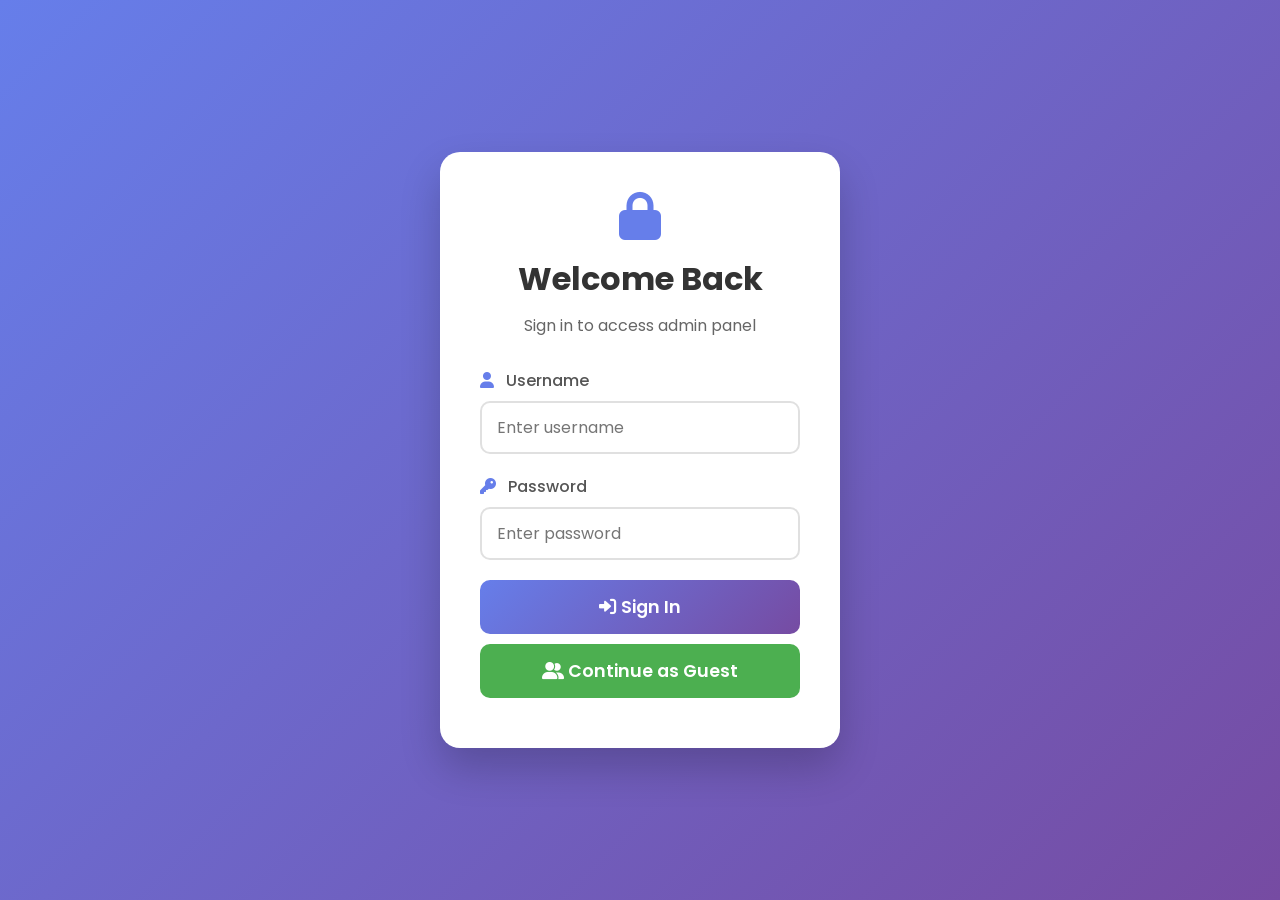
==== index.html @ c4ad8420 "Rename indext.html to index.html" ====
<!DOCTYPE html>
<html lang="en">
<head>
    <meta charset="UTF-8">
    <meta name="viewport" content="width=device-width, initial-scale=1.0">
    <title>RTLS Accounts - Premium Account Sharing</title>
    <link rel="stylesheet" href="style.css">
    <link href="https://fonts.googleapis.com/css2?family=Poppins:wght@300;400;500;600;700&display=swap" rel="stylesheet">
    <link rel="stylesheet" href="https://cdnjs.cloudflare.com/ajax/libs/font-awesome/6.0.0/css/all.min.css">
</head>
<body>
    <!-- Fullscreen Image Modal -->
    <div id="imageModal" class="modal" onclick="closeModal()">
        <span class="close-modal" onclick="closeModal()">&times;</span>
        <div class="modal-content">
            <img id="modalImage" src="" alt="Fullscreen image">
        </div>
    </div>

    <!-- Edit Account Modal -->
    <div id="editModal" class="modal" onclick="if(event.target === this) closeEditModal()">
        <div class="modal-content" style="max-width: 500px; background: white; border-radius: 15px; padding: 30px;">
            <h2 style="color: #667eea; margin-bottom: 20px;">Edit Account</h2>
            <input type="hidden" id="editAccountId">
            
            <div class="form-group">
                <label>Title *</label>
                <input type="text" id="editAccountTitle" placeholder="e.g., GTA 5 Premium Account">
            </div>
            
            <div class="form-group">
                <label>Email / Username *</label>
                <input type="text" id="editAccountEmail" placeholder="email@example.com">
            </div>
            
            <div class="form-group">
                <label>Password *</label>
                <input type="text" id="editAccountPassword" placeholder="password123">
            </div>
            
            <div class="form-group">
                <label>Details</label>
                <textarea id="editAccountDetails" placeholder="Account details..."></textarea>
            </div>
            
            <div class="form-row">
                <div class="form-group">
                    <label>Type</label>
                    <select id="editAccountType">
                        <option value="free">🆓 Free</option>
                        <option value="premium">✨ Premium</option>
                    </select>
                </div>
                
                <div class="form-group">
                    <label>Platform</label>
                    <select id="editAccountPlatform">
                        <option value="steam">🎮 Steam</option>
                        <option value="xbox">🎯 Xbox</option>
                        <option value="netflix">🎬 Netflix</option>
                        <option value="epic">⭐ Epic Games</option>
                        <option value="other">📦 Other</option>
                    </select>
                </div>
            </div>
            
            <div class="form-group">
                <label>Image URL</label>
                <input type="url" id="editAccountImage" placeholder="https://example.com/image.jpg">
            </div>
            
            <div style="display: flex; gap: 10px; margin-top: 20px;">
                <button class="btn-primary" onclick="saveAccountChanges()">Save Changes</button>
                <button class="btn-secondary" onclick="closeEditModal()">Cancel</button>
            </div>
        </div>
    </div>

    <!-- Login Page -->
    <div id="loginContainer" class="login-container">
        <div class="login-card">
            <div class="login-header">
                <i class="fas fa-lock" style="font-size: 3em; color: #667eea; margin-bottom: 15px;"></i>
                <h2>Welcome Back</h2>
                <p>Sign in to access admin panel</p>
            </div>
            
            <div id="errorMessage" class="error-message"></div>
            
            <div class="input-group">
                <label><i class="fas fa-user"></i> Username</label>
                <input type="text" id="username" placeholder="Enter username">
            </div>
            
            <div class="input-group">
                <label><i class="fas fa-key"></i> Password</label>
                <input type="password" id="password" placeholder="Enter password">
            </div>
            
            <button class="login-btn" onclick="login()">
                <i class="fas fa-sign-in-alt"></i> Sign In
            </button>
            
            <button class="guest-btn" onclick="loginAsGuest()">
                <i class="fas fa-user-friends"></i> Continue as Guest
            </button>
        </div>
    </div>

    <!-- Main Content -->
    <div id="mainContainer" class="container" style="display: none;">
        <!-- Admin Panel -->
        <div id="adminPanel" class="admin-panel" style="display: none;">
            <div class="admin-header">
                <div>
                    <h2><i class="fas fa-cog"></i> Admin Dashboard</h2>
                    <p>Manage accounts and content</p>
                </div>
                <button class="logout-btn" onclick="logout()">
                    <i class="fas fa-sign-out-alt"></i> Logout
                </button>
            </div>
            
            <div class="admin-tabs">
                <button class="admin-tab active" onclick="switchAdminTab('accounts')">
                    <i class="fas fa-gamepad"></i> Accounts
                </button>
                <button class="admin-tab" onclick="switchAdminTab('tools')">
                    <i class="fas fa-tools"></i> Tools
                </button>
                <button class="admin-tab" onclick="switchAdminTab('news')">
                    <i class="fas fa-newspaper"></i> News
                </button>
            </div>
            
            <!-- Add Account Form -->
            <div id="accountsForm" class="admin-form">
                <h3><i class="fas fa-plus-circle"></i> Add New Account</h3>
                <div class="form-row">
                    <div class="form-group">
                        <label>Title *</label>
                        <input type="text" id="accountTitle" placeholder="e.g., GTA 5 Premium Account">
                    </div>
                </div>
                
                <div class="form-row">
                    <div class="form-group">
                        <label>Email / Username *</label>
                        <input type="text" id="accountEmail" placeholder="email@example.com">
                    </div>
                    <div class="form-group">
                        <label>Password *</label>
                        <input type="text" id="accountPassword" placeholder="password123">
                    </div>
                </div>
                
                <div class="form-row">
                    <div class="form-group">
                        <label>Details</label>
                        <textarea id="accountDetails" placeholder="Account details..."></textarea>
                    </div>
                </div>
                
                <div class="form-row">
                    <div class="form-group">
                        <label>Type</label>
                        <select id="accountType">
                            <option value="free">🆓 Free</option>
                            <option value="premium">✨ Premium</option>
                        </select>
                    </div>
                    
                    <div class="form-group">
                        <label>Platform</label>
                        <select id="accountPlatform">
                            <option value="steam">🎮 Steam</option>
                            <option value="xbox">🎯 Xbox</option>
                            <option value="netflix">🎬 Netflix</option>
                            <option value="epic">⭐ Epic Games</option>
                            <option value="other">📦 Other</option>
                        </select>
                    </div>
                </div>
                
                <div class="form-group">
                    <label>Image URL</label>
                    <input type="url" id="accountImage" placeholder="https://example.com/image.jpg">
                </div>
                
                <button class="btn-primary" onclick="addAccount()">
                    <i class="fas fa-plus"></i> Add Account
                </button>
            </div>
            
            <!-- Add Tool Form -->
            <div id="toolsForm" class="admin-form" style="display: none;">
                <h3><i class="fas fa-plus-circle"></i> Add New Tool</h3>
                <div class="form-group">
                    <label>Title *</label>
                    <input type="text" id="toolTitle" placeholder="e.g., System Cleaner">
                </div>
                
                <div class="form-group">
                    <label>Download URL *</label>
                    <input type="url" id="toolDownloadUrl" placeholder="https://example.com/tool.zip">
                </div>
                
                <div class="form-group">
                    <label>Key (Optional)</label>
                    <input type="text" id="toolKey" placeholder="Activation key">
                </div>
                
                <div class="form-group">
                    <label>Details</label>
                    <textarea id="toolDetails" placeholder="Tool description..."></textarea>
                </div>
                
                <div class="form-group">
                    <label>Image URL</label>
                    <input type="url" id="toolImage" placeholder="https://example.com/image.jpg">
                </div>
                
                <button class="btn-primary" onclick="addTool()">
                    <i class="fas fa-plus"></i> Add Tool
                </button>
            </div>
            
            <!-- Add News Form -->
            <div id="newsForm" class="admin-form" style="display: none;">
                <h3><i class="fas fa-plus-circle"></i> Add News</h3>
                <div class="form-group">
                    <label>Title *</label>
                    <input type="text" id="newsTitle" placeholder="e.g., New Update">
                </div>
                
                <div class="form-group">
                    <label>Content *</label>
                    <textarea id="newsContent" placeholder="News content..."></textarea>
                </div>
                
                <div class="form-group">
                    <label>Image URL</label>
                    <input type="url" id="newsImage" placeholder="https://example.com/image.jpg">
                </div>
                
                <button class="btn-primary" onclick="addNews()">
                    <i class="fas fa-plus"></i> Add News
                </button>
            </div>
            
            <!-- Preview Section -->
            <div class="preview-section">
                <h3><i class="fas fa-eye"></i> Preview Items</h3>
                <div id="adminItemsList" class="admin-items-list"></div>
            </div>
        </div>

        <!-- Main Header -->
        <header>
            <div class="header-content">
                <div class="logo">
                    <i class="fas fa-shield-alt"></i>
                    <h1>RTLS Accounts</h1>
                </div>
                <p class="subtitle">Sharing Accs & Tools</p>
            </div>
        </header>

        <!-- Platform Filter -->
        <div class="platform-filter">
            <button class="filter-btn active" onclick="filterByPlatform('all')">All</button>
            <button class="filter-btn" onclick="filterByPlatform('steam')"><i class="fab fa-steam"></i> Steam</button>
            <button class="filter-btn" onclick="filterByPlatform('xbox')"><i class="fab fa-xbox"></i> Xbox</button>
            <button class="filter-btn" onclick="filterByPlatform('netflix')"><i class="fas fa-film"></i> Netflix</button>
            <button class="filter-btn" onclick="filterByPlatform('epic')"><i class="fab fa-epic-games"></i> Epic</button>
            <button class="filter-btn" onclick="filterByPlatform('other')"><i class="fas fa-archive"></i> Other</button>
        </div>

        <!-- Content Switcher -->
        <div class="content-switcher">
            <button class="switch-btn active" onclick="switchContent('accounts')" id="switch-accounts">
                <i class="fas fa-gamepad"></i> Accounts
            </button>
            <button class="switch-btn" onclick="switchContent('tools')" id="switch-tools">
                <i class="fas fa-tools"></i> Tools
            </button>
            <button class="switch-btn" onclick="switchContent('news')" id="switch-news">
                <i class="fas fa-newspaper"></i> News
            </button>
        </div>

        <!-- Items Grid -->
        <div id="itemsContainer">
            <div class="items-grid" id="itemsGrid"></div>
            <div class="news-grid" id="newsGrid" style="display: none;"></div>
        </div>

        <!-- Footer -->
        <footer>
            <div class="footer-content">
                <div class="footer-links">
                    <a href="https://dsc.gg/lmlj" target="_blank" class="discord-link">
                        <i class="fab fa-discord"></i> Join our Discord
                    </a>
                </div>
                <div class="copyright">
                    © 2026 RTLS Accounts. All rights reserved.
                </div>
                <div class="version">
                    Version 2.0.0
                </div>
            </div>
        </footer>
    </div>

    <script src="script.js"></script>
</body>
</html>
---- style.css ----
* {
    margin: 0;
    padding: 0;
    box-sizing: border-box;
}

body {
    font-family: 'Poppins', sans-serif;
    background: linear-gradient(135deg, #667eea 0%, #764ba2 100%);
    min-height: 100vh;
    color: #333;
}

.container {
    max-width: 1200px;
    margin: 0 auto;
    padding: 20px;
}

/* Login Page */
.login-container {
    min-height: 100vh;
    display: flex;
    align-items: center;
    justify-content: center;
    padding: 20px;
    background: linear-gradient(135deg, #667eea 0%, #764ba2 100%);
}

.login-card {
    background: white;
    border-radius: 20px;
    padding: 40px;
    width: 100%;
    max-width: 400px;
    box-shadow: 0 20px 40px rgba(0,0,0,0.2);
    animation: slideUp 0.5s ease;
}

@keyframes slideUp {
    from {
        opacity: 0;
        transform: translateY(20px);
    }
    to {
        opacity: 1;
        transform: translateY(0);
    }
}

.login-header {
    text-align: center;
    margin-bottom: 30px;
}

.login-header h2 {
    color: #333;
    font-size: 2em;
    margin-bottom: 10px;
}

.login-header p {
    color: #666;
    font-size: 1em;
}

.input-group {
    margin-bottom: 20px;
}

.input-group label {
    display: block;
    margin-bottom: 8px;
    color: #555;
    font-weight: 500;
}

.input-group label i {
    margin-right: 8px;
    color: #667eea;
}

.input-group input,
.input-group textarea,
.input-group select {
    width: 100%;
    padding: 12px 15px;
    border: 2px solid #e0e0e0;
    border-radius: 10px;
    font-size: 1em;
    font-family: 'Poppins', sans-serif;
    transition: all 0.3s;
}

.input-group input:focus,
.input-group textarea:focus,
.input-group select:focus {
    outline: none;
    border-color: #667eea;
    box-shadow: 0 0 0 3px rgba(102, 126, 234, 0.1);
}

.login-btn, .guest-btn {
    width: 100%;
    padding: 14px;
    border: none;
    border-radius: 10px;
    font-size: 1.1em;
    font-weight: 600;
    cursor: pointer;
    transition: all 0.3s;
    font-family: 'Poppins', sans-serif;
    margin-bottom: 10px;
}

.login-btn {
    background: linear-gradient(135deg, #667eea 0%, #764ba2 100%);
    color: white;
}

.login-btn:hover {
    transform: translateY(-2px);
    box-shadow: 0 10px 20px rgba(102, 126, 234, 0.3);
}

.guest-btn {
    background: #4CAF50;
    color: white;
}

.guest-btn:hover {
    transform: translateY(-2px);
    box-shadow: 0 10px 20px rgba(76, 175, 80, 0.3);
}

.error-message {
    background: #ffebee;
    color: #c62828;
    padding: 12px;
    border-radius: 8px;
    margin-bottom: 20px;
    text-align: center;
    font-weight: 500;
    display: none;
}

/* Admin Panel */
.admin-panel {
    background: white;
    border-radius: 20px;
    padding: 30px;
    margin-bottom: 30px;
    box-shadow: 0 10px 30px rgba(0,0,0,0.1);
    animation: slideDown 0.5s ease;
}

@keyframes slideDown {
    from {
        opacity: 0;
        transform: translateY(-20px);
    }
    to {
        opacity: 1;
        transform: translateY(0);
    }
}

.admin-header {
    display: flex;
    justify-content: space-between;
    align-items: center;
    margin-bottom: 30px;
    padding-bottom: 20px;
    border-bottom: 2px solid #f0f0f0;
}

.admin-header h2 {
    color: #667eea;
    font-size: 1.8em;
}

.admin-header h2 i {
    margin-right: 10px;
}

.admin-header p {
    color: #666;
    margin-top: 5px;
}

.logout-btn {
    background: #ff4757;
    color: white;
    border: none;
    padding: 10px 25px;
    border-radius: 30px;
    cursor: pointer;
    font-family: 'Poppins', sans-serif;
    font-weight: 600;
    font-size: 1em;
    transition: all 0.3s;
}

.logout-btn:hover {
    background: #ff3838;
    transform: translateY(-2px);
    box-shadow: 0 5px 15px rgba(255, 71, 87, 0.3);
}

.admin-tabs {
    display: flex;
    gap: 10px;
    margin-bottom: 30px;
    flex-wrap: wrap;
}

.admin-tab {
    padding: 12px 25px;
    background: #f8f9fa;
    border: none;
    border-radius: 30px;
    cursor: pointer;
    font-family: 'Poppins', sans-serif;
    font-weight: 500;
    color: #666;
    transition: all 0.3s;
    font-size: 1em;
}

.admin-tab i {
    margin-right: 8px;
}

.admin-tab:hover {
    background: #e9ecef;
}

.admin-tab.active {
    background: linear-gradient(135deg, #667eea 0%, #764ba2 100%);
    color: white;
}

.admin-form {
    background: #f8f9fa;
    padding: 25px;
    border-radius: 15px;
    margin-bottom: 30px;
}

.admin-form h3 {
    color: #667eea;
    margin-bottom: 20px;
    font-size: 1.3em;
}

.admin-form h3 i {
    margin-right: 10px;
}

.form-row {
    display: grid;
    grid-template-columns: 1fr 1fr;
    gap: 15px;
    margin-bottom: 15px;
}

.form-group {
    margin-bottom: 15px;
}

.form-group label {
    display: block;
    margin-bottom: 5px;
    color: #555;
    font-weight: 500;
}

.form-group input,
.form-group textarea,
.form-group select {
    width: 100%;
    padding: 10px 12px;
    border: 2px solid #e0e0e0;
    border-radius: 8px;
    font-family: 'Poppins', sans-serif;
    font-size: 0.95em;
    transition: all 0.3s;
}

.form-group input:focus,
.form-group textarea:focus,
.form-group select:focus {
    outline: none;
    border-color: #667eea;
    box-shadow: 0 0 0 3px rgba(102, 126, 234, 0.1);
}

.form-group textarea {
    resize: vertical;
    min-height: 100px;
}

.btn-primary {
    background: linear-gradient(135deg, #667eea 0%, #764ba2 100%);
    color: white;
    border: none;
    padding: 12px 30px;
    border-radius: 8px;
    cursor: pointer;
    font-family: 'Poppins', sans-serif;
    font-weight: 600;
    font-size: 1em;
    transition: all 0.3s;
}

.btn-primary i {
    margin-right: 8px;
}

.btn-primary:hover {
    transform: translateY(-2px);
    box-shadow: 0 5px 15px rgba(102, 126, 234, 0.3);
}

.btn-secondary {
    background: #6c757d;
    color: white;
    border: none;
    padding: 12px 30px;
    border-radius: 8px;
    cursor: pointer;
    font-family: 'Poppins', sans-serif;
    font-weight: 600;
    font-size: 1em;
    transition: all 0.3s;
}

.btn-secondary:hover {
    background: #5a6268;
}

.preview-section {
    background: #f8f9fa;
    padding: 25px;
    border-radius: 15px;
}

.preview-section h3 {
    color: #667eea;
    margin-bottom: 20px;
    font-size: 1.3em;
}

.preview-section h3 i {
    margin-right: 10px;
}

.admin-items-list {
    display: grid;
    grid-template-columns: repeat(auto-fill, minmax(300px, 1fr));
    gap: 20px;
    max-height: 500px;
    overflow-y: auto;
    padding: 10px;
}

.admin-item-card {
    background: white;
    border-radius: 12px;
    padding: 15px;
    box-shadow: 0 5px 15px rgba(0,0,0,0.1);
    position: relative;
    transition: transform 0.3s;
}

.admin-item-card:hover {
    transform: translateY(-3px);
}

.admin-item-card .edit-btn,
.admin-item-card .delete-btn {
    position: absolute;
    top: 10px;
    width: 30px;
    height: 30px;
    border: none;
    border-radius: 50%;
    cursor: pointer;
    display: flex;
    align-items: center;
    justify-content: center;
    transition: all 0.3s;
}

.admin-item-card .edit-btn {
    right: 50px;
    background: #4CAF50;
    color: white;
}

.admin-item-card .delete-btn {
    right: 10px;
    background: #ff4757;
    color: white;
}

.admin-item-card .edit-btn:hover,
.admin-item-card .delete-btn:hover {
    transform: scale(1.1);
}

.admin-item-card h4 {
    color: #667eea;
    margin-bottom: 10px;
    padding-right: 70px;
}

.admin-item-card p {
    color: #666;
    font-size: 0.9em;
}

/* Header */
header {
    background: white;
    border-radius: 20px;
    padding: 40px;
    margin-bottom: 30px;
    box-shadow: 0 10px 30px rgba(0,0,0,0.1);
    text-align: center;
}

.header-content {
    max-width: 600px;
    margin: 0 auto;
}

.logo {
    display: flex;
    align-items: center;
    justify-content: center;
    gap: 15px;
    margin-bottom: 15px;
}

.logo i {
    font-size: 3em;
    color: #667eea;
}

.logo h1 {
    font-size: 2.5em;
    color: #667eea;
}

.subtitle {
    color: #666;
    font-size: 1.2em;
}

/* Platform Filter */
.platform-filter {
    display: flex;
    justify-content: center;
    gap: 15px;
    margin-bottom: 30px;
    flex-wrap: wrap;
}

.filter-btn {
    background: white;
    border: none;
    padding: 12px 25px;
    border-radius: 30px;
    font-size: 1em;
    font-weight: 500;
    color: #666;
    cursor: pointer;
    transition: all 0.3s;
    box-shadow: 0 5px 15px rgba(0,0,0,0.1);
    font-family: 'Poppins', sans-serif;
}

.filter-btn i {
    margin-right: 8px;
}

.filter-btn:hover {
    transform: translateY(-2px);
    box-shadow: 0 8px 20px rgba(0,0,0,0.15);
}

.filter-btn.active {
    background: linear-gradient(135deg, #667eea 0%, #764ba2 100%);
    color: white;
}

/* Content Switcher */
.content-switcher {
    display: flex;
    justify-content: center;
    gap: 20px;
    margin-bottom: 30px;
    flex-wrap: wrap;
}

.switch-btn {
    background: white;
    border: none;
    padding: 15px 40px;
    border-radius: 50px;
    font-size: 1.1em;
    font-weight: 600;
    color: #666;
    cursor: pointer;
    transition: all 0.3s;
    box-shadow: 0 5px 15px rgba(0,0,0,0.1);
    font-family: 'Poppins', sans-serif;
    position: relative;
}

.switch-btn i {
    margin-right: 8px;
}

.switch-btn:hover {
    transform: translateY(-2px);
    box-shadow: 0 8px 20px rgba(0,0,0,0.15);
}

.switch-btn.active {
    background: linear-gradient(135deg, #667eea 0%, #764ba2 100%);
    color: white;
}

.notification-badge {
    position: relative;
}

.notification-badge .badge {
    position: absolute;
    top: -8px;
    right: -8px;
    background: #ff4757;
    color: white;
    width: 22px;
    height: 22px;
    border-radius: 50%;
    display: flex;
    align-items: center;
    justify-content: center;
    font-size: 0.8em;
    font-weight: bold;
    animation: pulse 1s infinite;
}

@keyframes pulse {
    0% { transform: scale(1); }
    50% { transform: scale(1.1); }
    100% { transform: scale(1); }
}

/* Items Grid */
.items-grid, .news-grid {
    display: grid;
    grid-template-columns: repeat(auto-fill, minmax(350px, 1fr));
    gap: 25px;
    margin-bottom: 30px;
}

.item-card {
    background: white;
    border-radius: 20px;
    overflow: hidden;
    box-shadow: 0 10px 30px rgba(0,0,0,0.1);
    transition: all 0.3s;
    position: relative;
    animation: fadeIn 0.5s ease;
}

@keyframes fadeIn {
    from {
        opacity: 0;
        transform: translateY(20px);
    }
    to {
        opacity: 1;
        transform: translateY(0);
    }
}

.item-card:hover {
    transform: translateY(-10px);
    box-shadow: 0 20px 40px rgba(0,0,0,0.2);
}

.item-type {
    position: absolute;
    top: 15px;
    left: 15px;
    padding: 8px 15px;
    border-radius: 30px;
    font-size: 0.85em;
    font-weight: 600;
    z-index: 2;
    box-shadow: 0 5px 10px rgba(0,0,0,0.1);
}

.item-type.premium {
    background: linear-gradient(135deg, #f093fb 0%, #f5576c 100%);
    color: white;
}

.item-type.free {
    background: linear-gradient(135deg, #4facfe 0%, #00f2fe 100%);
    color: white;
}

.item-type.tool {
    background: linear-gradient(135deg, #FF8008 0%, #FFA03A 100%);
    color: white;
}

.item-type.news {
    background: linear-gradient(135deg, #11998e 0%, #38ef7d 100%);
    color: white;
}

.item-image {
    width: 100%;
    height: 200px;
    background: linear-gradient(135deg, #f5f7fa 0%, #c3cfe2 100%);
    display: flex;
    align-items: center;
    justify-content: center;
    font-size: 3em;
    color: #667eea;
    overflow: hidden;
    cursor: pointer;
    position: relative;
}

.item-image img {
    width: 100%;
    height: 100%;
    object-fit: cover;
    transition: transform 0.5s;
    pointer-events: none;
}

.item-card:hover .item-image img {
    transform: scale(1.1);
}

.fullscreen-icon {
    position: absolute;
    bottom: 15px;
    right: 15px;
    background: rgba(0,0,0,0.5);
    color: white;
    width: 45px;
    height: 45px;
    border-radius: 50%;
    display: flex;
    align-items: center;
    justify-content: center;
    font-size: 1.2em;
    cursor: pointer;
    transition: all 0.3s;
    z-index: 3;
    backdrop-filter: blur(5px);
    border: 2px solid rgba(255,255,255,0.2);
}

.fullscreen-icon:hover {
    background: rgba(0,0,0,0.8);
    transform: scale(1.1);
}

.item-content {
    padding: 25px;
}

.item-title {
    font-size: 1.4em;
    margin-bottom: 10px;
    color: #333;
    font-weight: 600;
}

.platform-badge {
    display: inline-block;
    padding: 5px 12px;
    background: #f0f0f0;
    border-radius: 20px;
    font-size: 0.85em;
    color: #667eea;
    margin-bottom: 15px;
    font-weight: 500;
}

.platform-badge i {
    margin-right: 5px;
}

.item-details {
    color: #666;
    margin-bottom: 20px;
    line-height: 1.6;
}

.item-info {
    background: #f8f9fa;
    padding: 15px;
    border-radius: 12px;
    margin-bottom: 20px;
    font-family: 'Courier New', monospace;
    font-size: 0.95em;
}

.info-row {
    display: flex;
    justify-content: space-between;
    align-items: center;
    margin-bottom: 10px;
    padding: 8px;
    background: white;
    border-radius: 8px;
}

.info-row:last-child {
    margin-bottom: 0;
}

.copy-btn {
    background: #667eea;
    color: white;
    border: none;
    padding: 5px 15px;
    border-radius: 5px;
    cursor: pointer;
    font-size: 0.85em;
    transition: all 0.3s;
    display: flex;
    align-items: center;
    gap: 5px;
}

.copy-btn:hover {
    background: #5a67d8;
    transform: scale(1.05);
}

.item-footer {
    display: flex;
    justify-content: space-between;
    align-items: center;
    padding-top: 15px;
    border-top: 1px solid #eee;
}

.item-date {
    color: #999;
    font-size: 0.9em;
}

.item-date i {
    margin-right: 5px;
}

.btn-download {
    background: #FF8008;
    color: white;
    border: none;
    padding: 10px 25px;
    border-radius: 8px;
    cursor: pointer;
    transition: all 0.3s;
    font-family: 'Poppins', sans-serif;
    font-weight: 600;
    text-decoration: none;
    display: inline-flex;
    align-items: center;
    gap: 8px;
}

.btn-download:hover {
    background: #FFA03A;
    transform: translateY(-2px);
    box-shadow: 0 5px 15px rgba(255, 128, 8, 0.3);
}

/* Modal */
.modal {
    display: none;
    position: fixed;
    z-index: 1000;
    left: 0;
    top: 0;
    width: 100%;
    height: 100%;
    background-color: rgba(0,0,0,0.95);
    overflow: auto;
}

.modal-content {
    margin: auto;
    display: block;
    max-width: 90%;
    max-height: 90%;
    position: absolute;
    top: 50%;
    left: 50%;
    transform: translate(-50%, -50%);
}

.modal-content img {
    width: 100%;
    height: 100%;
    object-fit: contain;
}

.close-modal {
    position: absolute;
    top: 20px;
    right: 35px;
    color: #f1f1f1;
    font-size: 40px;
    font-weight: bold;
    cursor: pointer;
    transition: 0.3s;
    z-index: 1001;
}

.close-modal:hover {
    color: #bbb;
}

/* Footer */
footer {
    background: white;
    border-radius: 20px;
    padding: 30px;
    text-align: center;
    box-shadow: 0 -5px 20px rgba(0,0,0,0.1);
    margin-top: 40px;
}

.footer-content {
    display: flex;
    flex-direction: column;
    align-items: center;
    gap: 15px;
}

.footer-links {
    display: flex;
    gap: 20px;
    flex-wrap: wrap;
    justify-content: center;
}

.discord-link {
    display: inline-flex;
    align-items: center;
    gap: 10px;
    background: #5865F2;
    color: white;
    padding: 15px 40px;
    border-radius: 50px;
    text-decoration: none;
    font-weight: 600;
    transition: all 0.3s;
    font-size: 1.1em;
}

.discord-link:hover {
    transform: scale(1.05);
    background: #4752c4;
    box-shadow: 0 10px 20px rgba(88, 101, 242, 0.3);
}

.copyright {
    color: #666;
    font-size: 1em;
}

.version {
    background: #f0f0f0;
    padding: 5px 20px;
    border-radius: 30px;
    color: #667eea;
    font-weight: 600;
    font-size: 0.9em;
}

/* Loading */
.image-loading {
    position: relative;
    background: linear-gradient(135deg, #f5f7fa 0%, #c3cfe2 100%);
}

.image-loading::after {
    content: "🖼️";
    position: absolute;
    top: 50%;
    left: 50%;
    transform: translate(-50%, -50%);
    font-size: 2em;
    opacity: 0.5;
}

/* Responsive */
@media (max-width: 768px) {
    .items-grid, .news-grid {
        grid-template-columns: 1fr;
    }
    
    .logo h1 {
        font-size: 2em;
    }
    
    .item-image {
        height: 180px;
    }
    
    .platform-filter {
        flex-direction: column;
        align-items: stretch;
    }
    
    .filter-btn {
        width: 100%;
    }
    
    .content-switcher {
        flex-direction: column;
    }
    
    .switch-btn {
        width: 100%;
    }
    
    .form-row {
        grid-template-columns: 1fr;
    }
    
    .admin-header {
        flex-direction: column;
        gap: 15px;
        text-align: center;
    }
    
    .admin-tabs {
        justify-content: center;
    }
    
    .close-modal {
        top: 10px;
        right: 20px;
        font-size: 30px;
    }
}
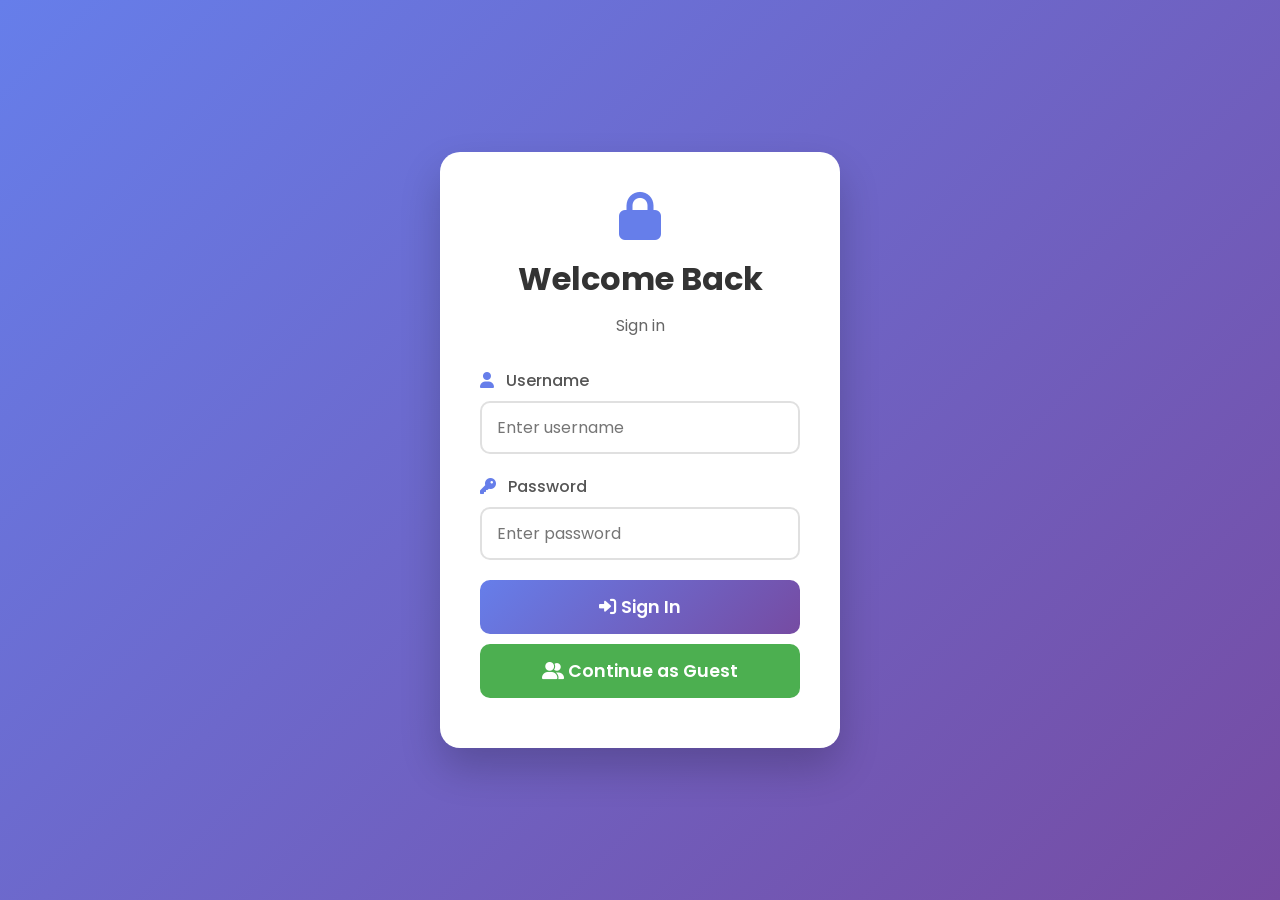
==== commit a28b5f55: "Fix HTML formatting and structure" ====
--- a/index.html
+++ b/index.html
@@ -82,7 +82,7 @@
             <div class="login-header">
                 <i class="fas fa-lock" style="font-size: 3em; color: #667eea; margin-bottom: 15px;"></i>
                 <h2>Welcome Back</h2>
-                <p>Sign in to access admin panel</p>
+                <p>Sign in</p>
             </div>
             
             <div id="errorMessage" class="error-message"></div>
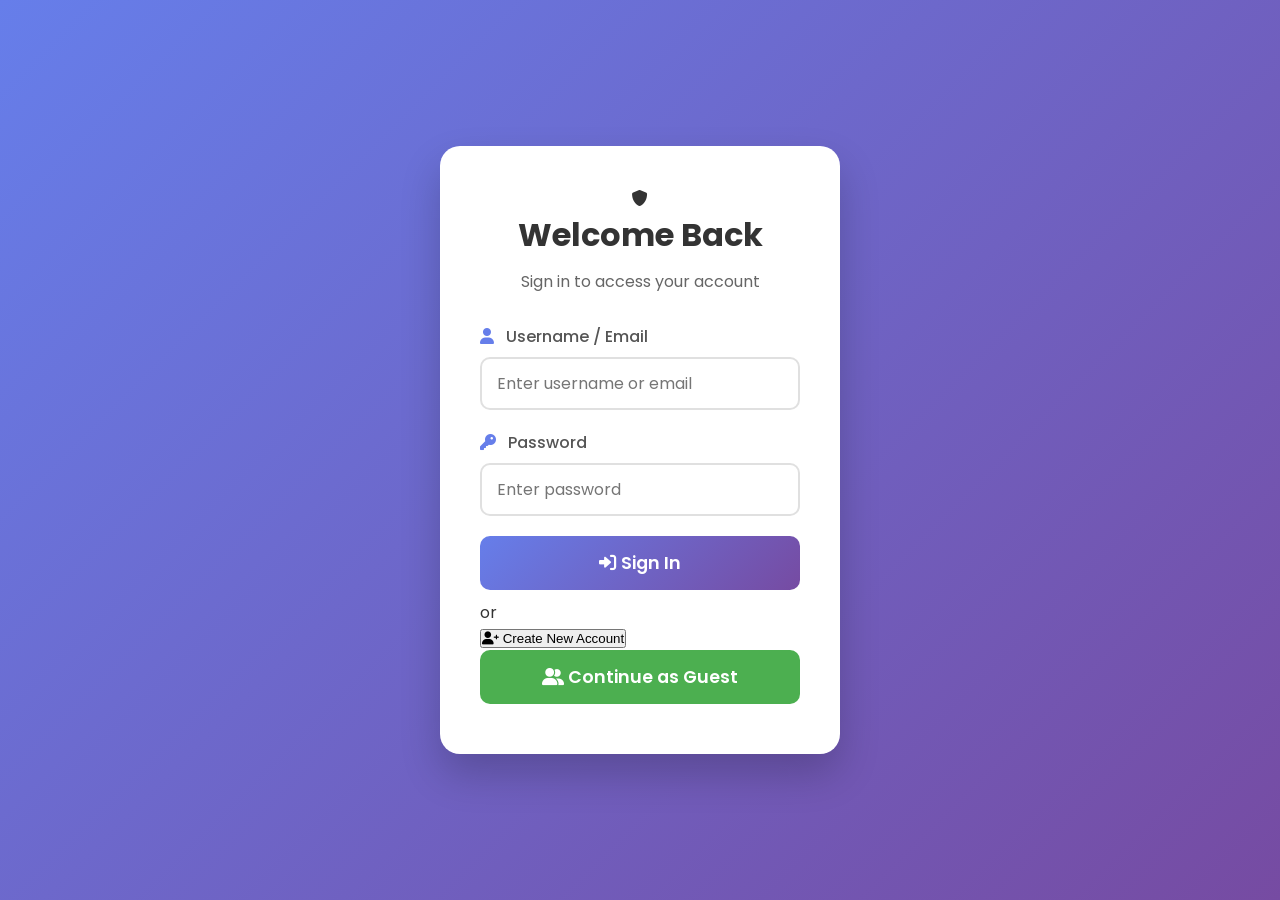
==== commit dc9249f9: "Update index.html" ====
--- a/index.html
+++ b/index.html
@@ -19,41 +19,35 @@
 
     <!-- Edit Account Modal -->
     <div id="editModal" class="modal" onclick="if(event.target === this) closeEditModal()">
-        <div class="modal-content" style="max-width: 500px; background: white; border-radius: 15px; padding: 30px;">
-            <h2 style="color: #667eea; margin-bottom: 20px;">Edit Account</h2>
+        <div class="modal-content" style="max-width: 600px; background: white; border-radius: 20px; padding: 30px; max-height: 90vh; overflow-y: auto;">
+            <h2 style="color: #667eea; margin-bottom: 20px;"><i class="fas fa-edit"></i> Edit Account</h2>
             <input type="hidden" id="editAccountId">
-            
-            <div class="form-group">
-                <label>Title *</label>
-                <input type="text" id="editAccountTitle" placeholder="e.g., GTA 5 Premium Account">
-            </div>
-            
-            <div class="form-group">
-                <label>Email / Username *</label>
-                <input type="text" id="editAccountEmail" placeholder="email@example.com">
-            </div>
-            
-            <div class="form-group">
-                <label>Password *</label>
-                <input type="text" id="editAccountPassword" placeholder="password123">
-            </div>
-            
-            <div class="form-group">
-                <label>Details</label>
-                <textarea id="editAccountDetails" placeholder="Account details..."></textarea>
-            </div>
-            
+            <div class="form-group">
+                <label><i class="fas fa-tag"></i> Title</label>
+                <input type="text" id="editAccountTitle" placeholder="Account title">
+            </div>
+            <div class="form-group">
+                <label><i class="fas fa-envelope"></i> Email</label>
+                <input type="text" id="editAccountEmail" placeholder="Email">
+            </div>
+            <div class="form-group">
+                <label><i class="fas fa-key"></i> Password</label>
+                <input type="text" id="editAccountPassword" placeholder="Password">
+            </div>
+            <div class="form-group">
+                <label><i class="fas fa-info-circle"></i> Details</label>
+                <textarea id="editAccountDetails" rows="3" placeholder="Account details..."></textarea>
+            </div>
             <div class="form-row">
                 <div class="form-group">
-                    <label>Type</label>
+                    <label><i class="fas fa-star"></i> Type</label>
                     <select id="editAccountType">
                         <option value="free">🆓 Free</option>
                         <option value="premium">✨ Premium</option>
                     </select>
                 </div>
-                
-                <div class="form-group">
-                    <label>Platform</label>
+                <div class="form-group">
+                    <label><i class="fas fa-gamepad"></i> Platform</label>
                     <select id="editAccountPlatform">
                         <option value="steam">🎮 Steam</option>
                         <option value="xbox">🎯 Xbox</option>
@@ -63,15 +57,43 @@
                     </select>
                 </div>
             </div>
-            
-            <div class="form-group">
-                <label>Image URL</label>
+            <div class="form-group">
+                <label><i class="fas fa-image"></i> Image URL</label>
                 <input type="url" id="editAccountImage" placeholder="https://example.com/image.jpg">
             </div>
-            
             <div style="display: flex; gap: 10px; margin-top: 20px;">
-                <button class="btn-primary" onclick="saveAccountChanges()">Save Changes</button>
-                <button class="btn-secondary" onclick="closeEditModal()">Cancel</button>
+                <button class="btn-primary" onclick="saveAccountChanges()"><i class="fas fa-save"></i> Save Changes</button>
+                <button class="btn-secondary" onclick="closeEditModal()"><i class="fas fa-times"></i> Cancel</button>
+            </div>
+        </div>
+    </div>
+
+    <!-- Create Account Modal -->
+    <div id="createAccountModal" class="modal" onclick="if(event.target === this) closeCreateAccountModal()">
+        <div class="modal-content" style="max-width: 480px; background: white; border-radius: 24px; padding: 30px;">
+            <div style="display: flex; justify-content: space-between; align-items: center; margin-bottom: 20px;">
+                <h2 style="color: #667eea;"><i class="fas fa-user-plus"></i> Create Account</h2>
+                <button onclick="closeCreateAccountModal()" style="background: none; border: none; font-size: 28px; cursor: pointer; color: #999;">&times;</button>
+            </div>
+            <div class="form-group">
+                <label><i class="fas fa-user"></i> Username *</label>
+                <input type="text" id="newUsername" placeholder="Choose a username">
+            </div>
+            <div class="form-group">
+                <label><i class="fas fa-envelope"></i> Email *</label>
+                <input type="email" id="newEmail" placeholder="your@email.com">
+            </div>
+            <div class="form-group">
+                <label><i class="fas fa-key"></i> Password *</label>
+                <input type="password" id="newPassword" placeholder="Create a password">
+            </div>
+            <div class="form-group">
+                <label><i class="fas fa-check-circle"></i> Confirm Password *</label>
+                <input type="password" id="confirmPassword" placeholder="Confirm password">
+            </div>
+            <div style="display: flex; gap: 10px; margin-top: 20px;">
+                <button class="btn-primary" onclick="registerUser()" style="flex:1"><i class="fas fa-check"></i> Create Account</button>
+                <button class="btn-secondary" onclick="closeCreateAccountModal()" style="flex:1"><i class="fas fa-times"></i> Cancel</button>
             </div>
         </div>
     </div>
@@ -80,99 +102,76 @@
     <div id="loginContainer" class="login-container">
         <div class="login-card">
             <div class="login-header">
-                <i class="fas fa-lock" style="font-size: 3em; color: #667eea; margin-bottom: 15px;"></i>
+                <div class="login-icon"><i class="fas fa-shield-alt"></i></div>
                 <h2>Welcome Back</h2>
-                <p>Sign in</p>
-            </div>
-            
+                <p>Sign in to access your account</p>
+            </div>
             <div id="errorMessage" class="error-message"></div>
-            
             <div class="input-group">
-                <label><i class="fas fa-user"></i> Username</label>
-                <input type="text" id="username" placeholder="Enter username">
-            </div>
-            
+                <label><i class="fas fa-user"></i> Username / Email</label>
+                <input type="text" id="username" placeholder="Enter username or email">
+            </div>
             <div class="input-group">
                 <label><i class="fas fa-key"></i> Password</label>
                 <input type="password" id="password" placeholder="Enter password">
             </div>
-            
-            <button class="login-btn" onclick="login()">
-                <i class="fas fa-sign-in-alt"></i> Sign In
-            </button>
-            
-            <button class="guest-btn" onclick="loginAsGuest()">
-                <i class="fas fa-user-friends"></i> Continue as Guest
-            </button>
+            <button class="login-btn" onclick="login()"><i class="fas fa-sign-in-alt"></i> Sign In</button>
+            <div class="auth-divider"><span>or</span></div>
+            <button class="create-account-btn" onclick="showCreateAccountModal()"><i class="fas fa-user-plus"></i> Create New Account</button>
+            <button class="guest-btn" onclick="loginAsGuest()"><i class="fas fa-user-friends"></i> Continue as Guest</button>
         </div>
     </div>
 
     <!-- Main Content -->
     <div id="mainContainer" class="container" style="display: none;">
+        <!-- User Info Bar -->
+        <div class="user-info-bar">
+            <div class="user-info">
+                <div class="user-avatar"><i class="fas fa-user-circle"></i></div>
+                <div class="user-details">
+                    <span id="currentUsername" class="username">User</span>
+                    <span class="user-badge" id="userBadge"></span>
+                </div>
+            </div>
+            <button class="logout-btn-small" onclick="logout()"><i class="fas fa-sign-out-alt"></i> Logout</button>
+        </div>
+
         <!-- Admin Panel -->
         <div id="adminPanel" class="admin-panel" style="display: none;">
             <div class="admin-header">
                 <div>
-                    <h2><i class="fas fa-cog"></i> Admin Dashboard</h2>
-                    <p>Manage accounts and content</p>
-                </div>
-                <button class="logout-btn" onclick="logout()">
-                    <i class="fas fa-sign-out-alt"></i> Logout
-                </button>
+                    <h2><i class="fas fa-crown"></i> Admin Dashboard</h2>
+                    <p>Manage accounts, tools, news, users and comments</p>
+                </div>
             </div>
             
             <div class="admin-tabs">
-                <button class="admin-tab active" onclick="switchAdminTab('accounts')">
-                    <i class="fas fa-gamepad"></i> Accounts
-                </button>
-                <button class="admin-tab" onclick="switchAdminTab('tools')">
-                    <i class="fas fa-tools"></i> Tools
-                </button>
-                <button class="admin-tab" onclick="switchAdminTab('news')">
-                    <i class="fas fa-newspaper"></i> News
-                </button>
-            </div>
-            
-            <!-- Add Account Form -->
+                <button class="admin-tab active" onclick="switchAdminTab('accounts')"><i class="fas fa-gamepad"></i> Accounts</button>
+                <button class="admin-tab" onclick="switchAdminTab('tools')"><i class="fas fa-tools"></i> Tools</button>
+                <button class="admin-tab" onclick="switchAdminTab('news')"><i class="fas fa-newspaper"></i> News</button>
+                <button class="admin-tab" onclick="switchAdminTab('activity')"><i class="fas fa-history"></i> Activity Log</button>
+                <button class="admin-tab" onclick="switchAdminTab('users')"><i class="fas fa-users"></i> Users</button>
+                <button class="admin-tab" onclick="switchAdminTab('comments')"><i class="fas fa-comments"></i> Comments</button>
+            </div>
+            
+            <!-- Sync Section -->
+            <div class="sync-section">
+                <h3><i class="fas fa-sync-alt"></i> Cross-Browser Sync</h3>
+                <p>Export your data and import it in another browser to keep everything in sync</p>
+                <div class="sync-buttons">
+                    <button class="btn-export" onclick="exportData()"><i class="fas fa-download"></i> Export Backup</button>
+                    <button class="btn-import" onclick="document.getElementById('importFile').click()"><i class="fas fa-upload"></i> Import Backup</button>
+                    <input type="file" id="importFile" accept=".json" style="display: none;" onchange="importData(event)">
+                </div>
+            </div>
+            
+            <!-- Accounts Form -->
             <div id="accountsForm" class="admin-form">
-                <h3><i class="fas fa-plus-circle"></i> Add New Account</h3>
+                <h3><i class="fas fa-plus-circle"></i> Add Multiple Accounts</h3>
                 <div class="form-row">
                     <div class="form-group">
-                        <label>Title *</label>
-                        <input type="text" id="accountTitle" placeholder="e.g., GTA 5 Premium Account">
-                    </div>
-                </div>
-                
-                <div class="form-row">
-                    <div class="form-group">
-                        <label>Email / Username *</label>
-                        <input type="text" id="accountEmail" placeholder="email@example.com">
-                    </div>
-                    <div class="form-group">
-                        <label>Password *</label>
-                        <input type="text" id="accountPassword" placeholder="password123">
-                    </div>
-                </div>
-                
-                <div class="form-row">
-                    <div class="form-group">
-                        <label>Details</label>
-                        <textarea id="accountDetails" placeholder="Account details..."></textarea>
-                    </div>
-                </div>
-                
-                <div class="form-row">
-                    <div class="form-group">
-                        <label>Type</label>
-                        <select id="accountType">
-                            <option value="free">🆓 Free</option>
-                            <option value="premium">✨ Premium</option>
-                        </select>
-                    </div>
-                    
-                    <div class="form-group">
-                        <label>Platform</label>
-                        <select id="accountPlatform">
+                        <label><i class="fas fa-gamepad"></i> Platform</label>
+                        <select id="bulkAccountPlatform">
                             <option value="steam">🎮 Steam</option>
                             <option value="xbox">🎯 Xbox</option>
                             <option value="netflix">🎬 Netflix</option>
@@ -180,72 +179,99 @@
                             <option value="other">📦 Other</option>
                         </select>
                     </div>
-                </div>
-                
-                <div class="form-group">
-                    <label>Image URL</label>
-                    <input type="url" id="accountImage" placeholder="https://example.com/image.jpg">
-                </div>
-                
-                <button class="btn-primary" onclick="addAccount()">
-                    <i class="fas fa-plus"></i> Add Account
-                </button>
-            </div>
-            
-            <!-- Add Tool Form -->
+                    <div class="form-group">
+                        <label><i class="fas fa-star"></i> Account Type</label>
+                        <select id="bulkAccountType">
+                            <option value="free">🆓 Free</option>
+                            <option value="premium">✨ Premium</option>
+                        </select>
+                    </div>
+                </div>
+                <div class="form-group">
+                    <label><i class="fas fa-image"></i> Image URL (Optional - same for all)</label>
+                    <input type="url" id="bulkAccountImage" placeholder="https://example.com/image.jpg">
+                </div>
+                <div class="form-group">
+                    <label><i class="fas fa-tag"></i> Title (Optional - same for all)</label>
+                    <input type="text" id="bulkAccountTitle" placeholder="e.g., Steam Premium Accounts">
+                </div>
+                <div class="form-group">
+                    <label><i class="fas fa-info-circle"></i> Details (Optional - same for all)</label>
+                    <textarea id="bulkAccountDetails" rows="3" placeholder="Account details..."></textarea>
+                </div>
+                <div class="bulk-accounts-section">
+                    <div class="section-header">
+                        <h4><i class="fas fa-list"></i> Accounts List</h4>
+                        <button type="button" class="btn-add-row" onclick="addAccountRow()"><i class="fas fa-plus"></i> Add Account</button>
+                    </div>
+                    <div id="accountsContainer" class="accounts-container"></div>
+                </div>
+                <button class="btn-primary btn-large" onclick="addBulkAccounts()"><i class="fas fa-cloud-upload-alt"></i> Publish All Accounts</button>
+            </div>
+            
+            <!-- Tools Form -->
             <div id="toolsForm" class="admin-form" style="display: none;">
                 <h3><i class="fas fa-plus-circle"></i> Add New Tool</h3>
                 <div class="form-group">
-                    <label>Title *</label>
-                    <input type="text" id="toolTitle" placeholder="e.g., System Cleaner">
-                </div>
-                
-                <div class="form-group">
-                    <label>Download URL *</label>
+                    <label><i class="fas fa-tag"></i> Title *</label>
+                    <input type="text" id="toolTitle" placeholder="Tool name">
+                </div>
+                <div class="form-group">
+                    <label><i class="fas fa-download"></i> Download URL *</label>
                     <input type="url" id="toolDownloadUrl" placeholder="https://example.com/tool.zip">
                 </div>
-                
-                <div class="form-group">
-                    <label>Key (Optional)</label>
+                <div class="form-group">
+                    <label><i class="fas fa-key"></i> Key (Optional)</label>
                     <input type="text" id="toolKey" placeholder="Activation key">
                 </div>
-                
-                <div class="form-group">
-                    <label>Details</label>
-                    <textarea id="toolDetails" placeholder="Tool description..."></textarea>
-                </div>
-                
-                <div class="form-group">
-                    <label>Image URL</label>
+                <div class="form-group">
+                    <label><i class="fas fa-info-circle"></i> Details</label>
+                    <textarea id="toolDetails" rows="4" placeholder="Tool description..."></textarea>
+                </div>
+                <div class="form-group">
+                    <label><i class="fas fa-image"></i> Image URL</label>
                     <input type="url" id="toolImage" placeholder="https://example.com/image.jpg">
                 </div>
-                
-                <button class="btn-primary" onclick="addTool()">
-                    <i class="fas fa-plus"></i> Add Tool
-                </button>
-            </div>
-            
-            <!-- Add News Form -->
+                <button class="btn-primary" onclick="addTool()"><i class="fas fa-plus"></i> Add Tool</button>
+            </div>
+            
+            <!-- News Form -->
             <div id="newsForm" class="admin-form" style="display: none;">
                 <h3><i class="fas fa-plus-circle"></i> Add News</h3>
                 <div class="form-group">
-                    <label>Title *</label>
-                    <input type="text" id="newsTitle" placeholder="e.g., New Update">
-                </div>
-                
-                <div class="form-group">
-                    <label>Content *</label>
-                    <textarea id="newsContent" placeholder="News content..."></textarea>
-                </div>
-                
-                <div class="form-group">
-                    <label>Image URL</label>
+                    <label><i class="fas fa-tag"></i> Title *</label>
+                    <input type="text" id="newsTitle" placeholder="News title">
+                </div>
+                <div class="form-group">
+                    <label><i class="fas fa-file-alt"></i> Content *</label>
+                    <textarea id="newsContent" rows="4" placeholder="News content..."></textarea>
+                </div>
+                <div class="form-group">
+                    <label><i class="fas fa-image"></i> Image URL</label>
                     <input type="url" id="newsImage" placeholder="https://example.com/image.jpg">
                 </div>
-                
-                <button class="btn-primary" onclick="addNews()">
-                    <i class="fas fa-plus"></i> Add News
-                </button>
+                <button class="btn-primary" onclick="addNews()"><i class="fas fa-plus"></i> Add News</button>
+            </div>
+            
+            <!-- Activity Log Form -->
+            <div id="activityLogForm" class="admin-form" style="display: none;">
+                <h3><i class="fas fa-history"></i> User Activity Log</h3>
+                <p>Latest activities from all users</p>
+                <div id="activityLogList" class="activity-log-list"></div>
+            </div>
+            
+            <!-- User Management Form -->
+            <div id="userManagementForm" class="admin-form" style="display: none;">
+                <h3><i class="fas fa-users"></i> User Management</h3>
+                <p>Manage registered users - edit names or delete users</p>
+                <div id="userManagementList" class="user-management-list"></div>
+            </div>
+            
+            <!-- Comment Management Form -->
+            <div id="commentManagementForm" class="admin-form" style="display: none;">
+                <h3><i class="fas fa-comments"></i> Comment Management</h3>
+                <p>Delete inappropriate comments</p>
+                <div id="commentManagementList" class="comment-management-list"></div>
             </div>
             
             <!-- Preview Section -->
@@ -257,13 +283,11 @@
 
         <!-- Main Header -->
         <header>
-            <div class="header-content">
-                <div class="logo">
-                    <i class="fas fa-shield-alt"></i>
-                    <h1>RTLS Accounts</h1>
-                </div>
-                <p class="subtitle">Sharing Accs & Tools</p>
-            </div>
+            <div class="logo">
+                <i class="fas fa-shield-alt"></i>
+                <h1>RTLS Accounts</h1>
+            </div>
+            <p class="subtitle">Premium account sharing platform</p>
         </header>
 
         <!-- Platform Filter -->
@@ -278,15 +302,9 @@
 
         <!-- Content Switcher -->
         <div class="content-switcher">
-            <button class="switch-btn active" onclick="switchContent('accounts')" id="switch-accounts">
-                <i class="fas fa-gamepad"></i> Accounts
-            </button>
-            <button class="switch-btn" onclick="switchContent('tools')" id="switch-tools">
-                <i class="fas fa-tools"></i> Tools
-            </button>
-            <button class="switch-btn" onclick="switchContent('news')" id="switch-news">
-                <i class="fas fa-newspaper"></i> News
-            </button>
+            <button class="switch-btn active" onclick="switchContent('accounts')" id="switch-accounts"><i class="fas fa-gamepad"></i> Accounts</button>
+            <button class="switch-btn" onclick="switchContent('tools')" id="switch-tools"><i class="fas fa-tools"></i> Tools</button>
+            <button class="switch-btn" onclick="switchContent('news')" id="switch-news"><i class="fas fa-newspaper"></i> News</button>
         </div>
 
         <!-- Items Grid -->
@@ -297,19 +315,13 @@
 
         <!-- Footer -->
         <footer>
-            <div class="footer-content">
-                <div class="footer-links">
-                    <a href="https://dsc.gg/lmlj" target="_blank" class="discord-link">
-                        <i class="fab fa-discord"></i> Join our Discord
-                    </a>
-                </div>
-                <div class="copyright">
-                    © 2026 RTLS Accounts. All rights reserved.
-                </div>
-                <div class="version">
-                    Version 2.0.0
-                </div>
-            </div>
+            <div class="footer-links">
+                <a href="https://discord.gg/rtls" target="_blank" class="discord-link">
+                    <i class="fab fa-discord"></i> Join our Discord
+                </a>
+            </div>
+            <div class="copyright">© 2026 RTLS Accounts. All rights reserved.</div>
+            <div class="version">Version 2.3.0</div>
         </footer>
     </div>
 
--- a/style.css
+++ b/style.css
@@ -1,3 +1,4 @@
+/* style.css */
 * {
     margin: 0;
     padding: 0;
@@ -240,6 +241,97 @@
     color: white;
 }
 
+/* Sync Section */
+.sync-section {
+    background: #f8f9fa;
+    padding: 25px;
+    border-radius: 15px;
+    margin-bottom: 30px;
+    border: 2px dashed #667eea;
+    animation: pulse 2s infinite;
+}
+
+@keyframes pulse {
+    0% { border-color: #667eea; }
+    50% { border-color: #764ba2; }
+    100% { border-color: #667eea; }
+}
+
+.sync-section h3 {
+    color: #667eea;
+    margin-bottom: 10px;
+}
+
+.sync-section h3 i {
+    margin-right: 10px;
+}
+
+.sync-description {
+    color: #666;
+    margin-bottom: 20px;
+    font-size: 0.95em;
+}
+
+.sync-buttons {
+    display: flex;
+    gap: 15px;
+    flex-wrap: wrap;
+    margin-bottom: 15px;
+}
+
+.btn-export, .btn-import {
+    padding: 14px 30px;
+    border: none;
+    border-radius: 10px;
+    font-family: 'Poppins', sans-serif;
+    font-weight: 600;
+    cursor: pointer;
+    transition: all 0.3s;
+    display: flex;
+    align-items: center;
+    gap: 10px;
+    font-size: 1em;
+    flex: 1;
+    justify-content: center;
+}
+
+.btn-export {
+    background: #4CAF50;
+    color: white;
+}
+
+.btn-export:hover {
+    background: #45a049;
+    transform: translateY(-2px);
+    box-shadow: 0 5px 15px rgba(76, 175, 80, 0.3);
+}
+
+.btn-import {
+    background: #667eea;
+    color: white;
+}
+
+.btn-import:hover {
+    background: #5a67d8;
+    transform: translateY(-2px);
+    box-shadow: 0 5px 15px rgba(102, 126, 234, 0.3);
+}
+
+.sync-note {
+    color: #666;
+    font-size: 0.9em;
+    background: white;
+    padding: 10px 15px;
+    border-radius: 8px;
+    border-left: 4px solid #667eea;
+}
+
+.sync-note i {
+    color: #667eea;
+    margin-right: 8px;
+}
+
+/* Admin Form */
 .admin-form {
     background: #f8f9fa;
     padding: 25px;
@@ -275,16 +367,22 @@
     font-weight: 500;
 }
 
+.form-group label .required {
+    color: #ff4757;
+    margin-left: 5px;
+}
+
 .form-group input,
 .form-group textarea,
 .form-group select {
     width: 100%;
-    padding: 10px 12px;
+    padding: 12px 15px;
     border: 2px solid #e0e0e0;
-    border-radius: 8px;
+    border-radius: 10px;
     font-family: 'Poppins', sans-serif;
     font-size: 0.95em;
     transition: all 0.3s;
+    background: white;
 }
 
 .form-group input:focus,
@@ -300,21 +398,141 @@
     min-height: 100px;
 }
 
+/* Bulk Accounts Section */
+.bulk-accounts-section {
+    margin-top: 20px;
+    background: white;
+    padding: 20px;
+    border-radius: 12px;
+    border: 2px solid #e0e0e0;
+}
+
+.section-header {
+    display: flex;
+    justify-content: space-between;
+    align-items: center;
+    margin-bottom: 20px;
+    flex-wrap: wrap;
+    gap: 15px;
+}
+
+.section-header h4 {
+    color: #667eea;
+    font-size: 1.1em;
+}
+
+.section-header h4 i {
+    margin-right: 8px;
+}
+
+.btn-add-row {
+    background: #4CAF50;
+    color: white;
+    border: none;
+    padding: 10px 20px;
+    border-radius: 8px;
+    cursor: pointer;
+    font-family: 'Poppins', sans-serif;
+    font-weight: 500;
+    display: flex;
+    align-items: center;
+    gap: 8px;
+    transition: all 0.3s;
+}
+
+.btn-add-row:hover {
+    background: #45a049;
+    transform: translateY(-2px);
+}
+
+.accounts-container {
+    display: flex;
+    flex-direction: column;
+    gap: 15px;
+    max-height: 400px;
+    overflow-y: auto;
+    padding: 5px;
+}
+
+.account-row {
+    background: #f8f9fa;
+    padding: 20px;
+    border-radius: 12px;
+    border: 2px solid #e0e0e0;
+    position: relative;
+    animation: slideIn 0.3s ease;
+}
+
+@keyframes slideIn {
+    from {
+        opacity: 0;
+        transform: translateX(-20px);
+    }
+    to {
+        opacity: 1;
+        transform: translateX(0);
+    }
+}
+
+.account-row .row-header {
+    display: flex;
+    justify-content: space-between;
+    align-items: center;
+    margin-bottom: 15px;
+    padding-bottom: 10px;
+    border-bottom: 1px solid #e0e0e0;
+}
+
+.account-row .row-header span {
+    font-weight: 600;
+    color: #667eea;
+}
+
+.account-row .row-header span i {
+    margin-right: 8px;
+}
+
+.btn-remove-row {
+    background: #ff4757;
+    color: white;
+    border: none;
+    width: 30px;
+    height: 30px;
+    border-radius: 50%;
+    cursor: pointer;
+    display: flex;
+    align-items: center;
+    justify-content: center;
+    transition: all 0.3s;
+}
+
+.btn-remove-row:hover {
+    background: #ff3838;
+    transform: scale(1.1);
+}
+
+.account-row .form-row {
+    margin-bottom: 0;
+}
+
 .btn-primary {
     background: linear-gradient(135deg, #667eea 0%, #764ba2 100%);
     color: white;
     border: none;
-    padding: 12px 30px;
-    border-radius: 8px;
+    padding: 14px 30px;
+    border-radius: 10px;
     cursor: pointer;
     font-family: 'Poppins', sans-serif;
     font-weight: 600;
     font-size: 1em;
     transition: all 0.3s;
+    display: inline-flex;
+    align-items: center;
+    gap: 10px;
 }
 
 .btn-primary i {
-    margin-right: 8px;
+    font-size: 1.1em;
 }
 
 .btn-primary:hover {
@@ -322,12 +540,20 @@
     box-shadow: 0 5px 15px rgba(102, 126, 234, 0.3);
 }
 
+.btn-primary.btn-large {
+    width: 100%;
+    justify-content: center;
+    margin-top: 20px;
+    font-size: 1.1em;
+    padding: 16px;
+}
+
 .btn-secondary {
     background: #6c757d;
     color: white;
     border: none;
-    padding: 12px 30px;
-    border-radius: 8px;
+    padding: 14px 30px;
+    border-radius: 10px;
     cursor: pointer;
     font-family: 'Poppins', sans-serif;
     font-weight: 600;
@@ -337,8 +563,10 @@
 
 .btn-secondary:hover {
     background: #5a6268;
-}
-
+    transform: translateY(-2px);
+}
+
+/* Preview Section */
 .preview-section {
     background: #f8f9fa;
     padding: 25px;
@@ -367,22 +595,25 @@
 .admin-item-card {
     background: white;
     border-radius: 12px;
-    padding: 15px;
+    padding: 20px;
     box-shadow: 0 5px 15px rgba(0,0,0,0.1);
     position: relative;
-    transition: transform 0.3s;
+    transition: all 0.3s;
+    border: 2px solid transparent;
 }
 
 .admin-item-card:hover {
-    transform: translateY(-3px);
+    transform: translateY(-5px);
+    border-color: #667eea;
+    box-shadow: 0 10px 25px rgba(102, 126, 234, 0.2);
 }
 
 .admin-item-card .edit-btn,
 .admin-item-card .delete-btn {
     position: absolute;
-    top: 10px;
-    width: 30px;
-    height: 30px;
+    top: 15px;
+    width: 35px;
+    height: 35px;
     border: none;
     border-radius: 50%;
     cursor: pointer;
@@ -390,16 +621,17 @@
     align-items: center;
     justify-content: center;
     transition: all 0.3s;
+    font-size: 1em;
 }
 
 .admin-item-card .edit-btn {
-    right: 50px;
+    right: 60px;
     background: #4CAF50;
     color: white;
 }
 
 .admin-item-card .delete-btn {
-    right: 10px;
+    right: 15px;
     background: #ff4757;
     color: white;
 }
@@ -407,17 +639,25 @@
 .admin-item-card .edit-btn:hover,
 .admin-item-card .delete-btn:hover {
     transform: scale(1.1);
+    box-shadow: 0 5px 10px rgba(0,0,0,0.2);
 }
 
 .admin-item-card h4 {
     color: #667eea;
     margin-bottom: 10px;
-    padding-right: 70px;
+    padding-right: 80px;
+    font-size: 1.1em;
 }
 
 .admin-item-card p {
     color: #666;
     font-size: 0.9em;
+    margin-bottom: 5px;
+}
+
+.admin-item-card p i {
+    margin-right: 5px;
+    color: #667eea;
 }
 
 /* Header */
@@ -552,12 +792,6 @@
     font-size: 0.8em;
     font-weight: bold;
     animation: pulse 1s infinite;
-}
-
-@keyframes pulse {
-    0% { transform: scale(1); }
-    50% { transform: scale(1.1); }
-    100% { transform: scale(1); }
 }
 
 /* Items Grid */
@@ -690,10 +924,10 @@
 
 .platform-badge {
     display: inline-block;
-    padding: 5px 12px;
+    padding: 6px 15px;
     background: #f0f0f0;
-    border-radius: 20px;
-    font-size: 0.85em;
+    border-radius: 30px;
+    font-size: 0.9em;
     color: #667eea;
     margin-bottom: 15px;
     font-weight: 500;
@@ -715,7 +949,6 @@
     border-radius: 12px;
     margin-bottom: 20px;
     font-family: 'Courier New', monospace;
-    font-size: 0.95em;
 }
 
 .info-row {
@@ -723,27 +956,45 @@
     justify-content: space-between;
     align-items: center;
     margin-bottom: 10px;
-    padding: 8px;
+    padding: 10px;
     background: white;
-    border-radius: 8px;
+    border-radius: 10px;
+    border: 1px solid #e0e0e0;
 }
 
 .info-row:last-child {
     margin-bottom: 0;
 }
 
+.info-row span {
+    font-size: 0.95em;
+    word-break: break-all;
+    padding-right: 10px;
+}
+
+.info-row span i {
+    margin-right: 8px;
+    color: #667eea;
+}
+
 .copy-btn {
     background: #667eea;
     color: white;
     border: none;
-    padding: 5px 15px;
-    border-radius: 5px;
-    cursor: pointer;
-    font-size: 0.85em;
+    padding: 8px 15px;
+    border-radius: 8px;
+    cursor: pointer;
+    font-size: 0.9em;
     transition: all 0.3s;
     display: flex;
     align-items: center;
     gap: 5px;
+    white-space: nowrap;
+    font-weight: 500;
+}
+
+.copy-btn i {
+    font-size: 0.9em;
 }
 
 .copy-btn:hover {
@@ -772,8 +1023,8 @@
     background: #FF8008;
     color: white;
     border: none;
-    padding: 10px 25px;
-    border-radius: 8px;
+    padding: 10px 20px;
+    border-radius: 10px;
     cursor: pointer;
     transition: all 0.3s;
     font-family: 'Poppins', sans-serif;
@@ -782,6 +1033,7 @@
     display: inline-flex;
     align-items: center;
     gap: 8px;
+    font-size: 0.95em;
 }
 
 .btn-download:hover {
@@ -863,10 +1115,10 @@
 .discord-link {
     display: inline-flex;
     align-items: center;
-    gap: 10px;
+    gap: 12px;
     background: #5865F2;
     color: white;
-    padding: 15px 40px;
+    padding: 15px 45px;
     border-radius: 50px;
     text-decoration: none;
     font-weight: 600;
@@ -920,6 +1172,10 @@
         font-size: 2em;
     }
     
+    .logo i {
+        font-size: 2.5em;
+    }
+    
     .item-image {
         height: 180px;
     }
@@ -955,9 +1211,39 @@
         justify-content: center;
     }
     
+    .section-header {
+        flex-direction: column;
+        align-items: stretch;
+    }
+    
+    .btn-add-row {
+        width: 100%;
+        justify-content: center;
+    }
+    
+    .sync-buttons {
+        flex-direction: column;
+    }
+    
+    .info-row {
+        flex-direction: column;
+        gap: 10px;
+        align-items: flex-start;
+    }
+    
+    .copy-btn {
+        width: 100%;
+        justify-content: center;
+    }
+    
     .close-modal {
         top: 10px;
         right: 20px;
         font-size: 30px;
     }
-}+    
+    .discord-link {
+        width: 100%;
+        justify-content: center;
+    }
+}
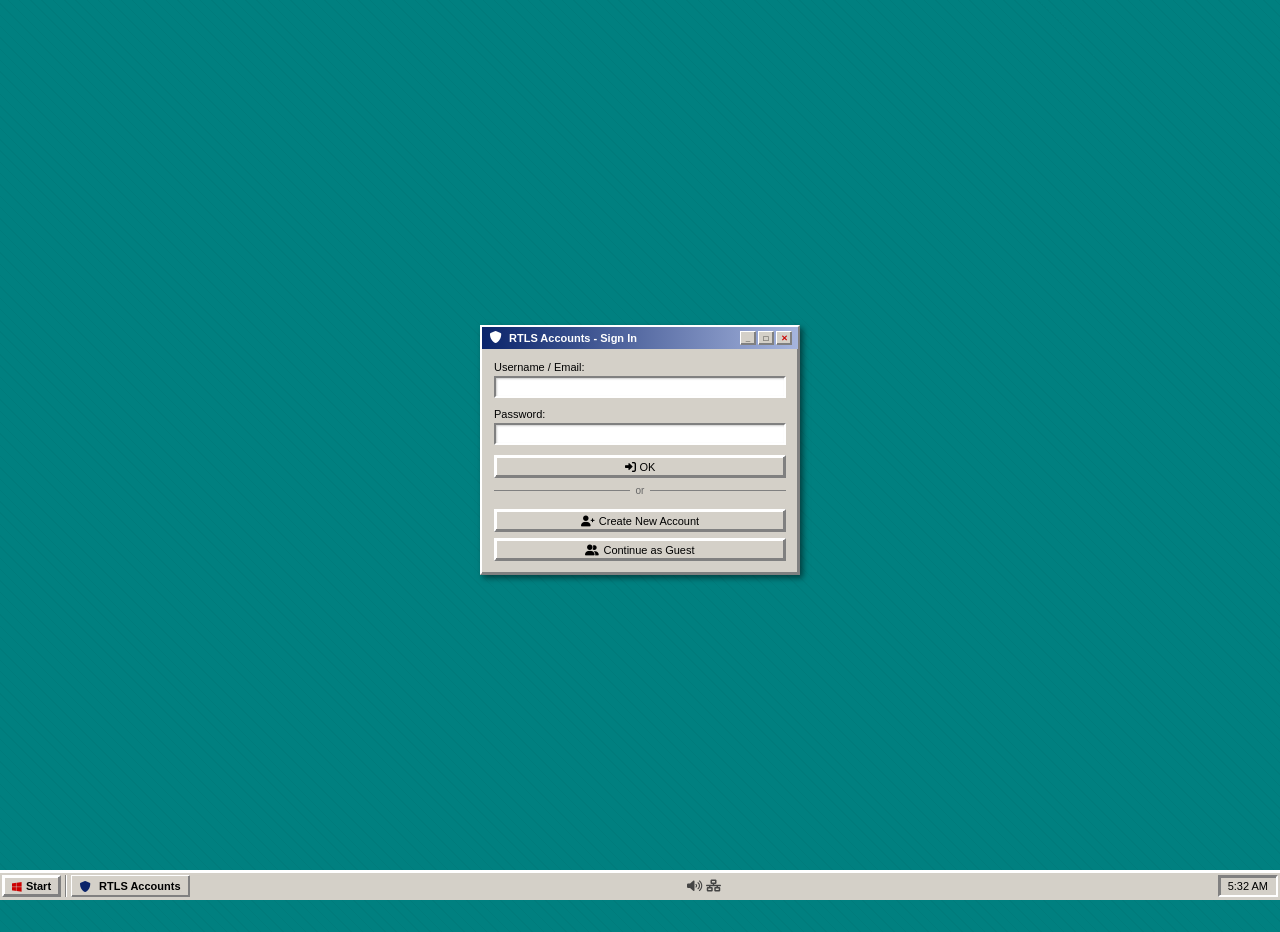
==== commit 96f097ca: "style: redesign app to Windows 2000/XP aesthetic Update CSS and HTML to classic Windows look and fee" ====
--- a/index.html
+++ b/index.html
@@ -3,10 +3,23 @@
 <head>
     <meta charset="UTF-8">
     <meta name="viewport" content="width=device-width, initial-scale=1.0">
-    <title>RTLS Accounts - Premium Account Sharing</title>
-    <link rel="stylesheet" href="style.css">
-    <link href="https://fonts.googleapis.com/css2?family=Poppins:wght@300;400;500;600;700&display=swap" rel="stylesheet">
-    <link rel="stylesheet" href="https://cdnjs.cloudflare.com/ajax/libs/font-awesome/6.0.0/css/all.min.css">
+    <title>RTLS Accounts - Premium Account Sharing</title>
+    <style>
+        /* Quick fix: ensure admin tabs are in admin-body padding context */
+        .admin-panel .admin-tabs,
+        .admin-panel .sync-section,
+        .admin-panel .admin-form,
+        .admin-panel .preview-section {
+            margin-left: 0;
+            margin-right: 0;
+        }
+        .admin-body {
+            padding: 8px;
+        }
+    </style>
+    <link rel="stylesheet" href="style.css">
+    <link href="https://fonts.googleapis.com/css2?family=Tahoma&display=swap" rel="stylesheet">
+    <link rel="stylesheet" href="https://cdnjs.cloudflare.com/ajax/libs/font-awesome/6.0.0/css/all.min.css">
 </head>
 <body>
     <!-- Fullscreen Image Modal -->
@@ -17,110 +30,129 @@
         </div>
     </div>
 
-    <!-- Edit Account Modal -->
-    <div id="editModal" class="modal" onclick="if(event.target === this) closeEditModal()">
-        <div class="modal-content" style="max-width: 600px; background: white; border-radius: 20px; padding: 30px; max-height: 90vh; overflow-y: auto;">
-            <h2 style="color: #667eea; margin-bottom: 20px;"><i class="fas fa-edit"></i> Edit Account</h2>
-            <input type="hidden" id="editAccountId">
-            <div class="form-group">
-                <label><i class="fas fa-tag"></i> Title</label>
-                <input type="text" id="editAccountTitle" placeholder="Account title">
-            </div>
-            <div class="form-group">
-                <label><i class="fas fa-envelope"></i> Email</label>
-                <input type="text" id="editAccountEmail" placeholder="Email">
-            </div>
-            <div class="form-group">
-                <label><i class="fas fa-key"></i> Password</label>
-                <input type="text" id="editAccountPassword" placeholder="Password">
-            </div>
-            <div class="form-group">
-                <label><i class="fas fa-info-circle"></i> Details</label>
-                <textarea id="editAccountDetails" rows="3" placeholder="Account details..."></textarea>
-            </div>
-            <div class="form-row">
-                <div class="form-group">
-                    <label><i class="fas fa-star"></i> Type</label>
-                    <select id="editAccountType">
-                        <option value="free">🆓 Free</option>
-                        <option value="premium">✨ Premium</option>
-                    </select>
-                </div>
-                <div class="form-group">
-                    <label><i class="fas fa-gamepad"></i> Platform</label>
-                    <select id="editAccountPlatform">
-                        <option value="steam">🎮 Steam</option>
-                        <option value="xbox">🎯 Xbox</option>
-                        <option value="netflix">🎬 Netflix</option>
-                        <option value="epic">⭐ Epic Games</option>
-                        <option value="other">📦 Other</option>
-                    </select>
-                </div>
-            </div>
-            <div class="form-group">
-                <label><i class="fas fa-image"></i> Image URL</label>
-                <input type="url" id="editAccountImage" placeholder="https://example.com/image.jpg">
-            </div>
-            <div style="display: flex; gap: 10px; margin-top: 20px;">
-                <button class="btn-primary" onclick="saveAccountChanges()"><i class="fas fa-save"></i> Save Changes</button>
-                <button class="btn-secondary" onclick="closeEditModal()"><i class="fas fa-times"></i> Cancel</button>
-            </div>
-        </div>
-    </div>
-
-    <!-- Create Account Modal -->
-    <div id="createAccountModal" class="modal" onclick="if(event.target === this) closeCreateAccountModal()">
-        <div class="modal-content" style="max-width: 480px; background: white; border-radius: 24px; padding: 30px;">
-            <div style="display: flex; justify-content: space-between; align-items: center; margin-bottom: 20px;">
-                <h2 style="color: #667eea;"><i class="fas fa-user-plus"></i> Create Account</h2>
-                <button onclick="closeCreateAccountModal()" style="background: none; border: none; font-size: 28px; cursor: pointer; color: #999;">&times;</button>
-            </div>
-            <div class="form-group">
-                <label><i class="fas fa-user"></i> Username *</label>
-                <input type="text" id="newUsername" placeholder="Choose a username">
-            </div>
-            <div class="form-group">
-                <label><i class="fas fa-envelope"></i> Email *</label>
-                <input type="email" id="newEmail" placeholder="your@email.com">
-            </div>
-            <div class="form-group">
-                <label><i class="fas fa-key"></i> Password *</label>
-                <input type="password" id="newPassword" placeholder="Create a password">
-            </div>
-            <div class="form-group">
-                <label><i class="fas fa-check-circle"></i> Confirm Password *</label>
-                <input type="password" id="confirmPassword" placeholder="Confirm password">
-            </div>
-            <div style="display: flex; gap: 10px; margin-top: 20px;">
-                <button class="btn-primary" onclick="registerUser()" style="flex:1"><i class="fas fa-check"></i> Create Account</button>
-                <button class="btn-secondary" onclick="closeCreateAccountModal()" style="flex:1"><i class="fas fa-times"></i> Cancel</button>
-            </div>
-        </div>
-    </div>
-
-    <!-- Login Page -->
-    <div id="loginContainer" class="login-container">
-        <div class="login-card">
-            <div class="login-header">
-                <div class="login-icon"><i class="fas fa-shield-alt"></i></div>
-                <h2>Welcome Back</h2>
-                <p>Sign in to access your account</p>
-            </div>
-            <div id="errorMessage" class="error-message"></div>
-            <div class="input-group">
-                <label><i class="fas fa-user"></i> Username / Email</label>
-                <input type="text" id="username" placeholder="Enter username or email">
-            </div>
-            <div class="input-group">
-                <label><i class="fas fa-key"></i> Password</label>
-                <input type="password" id="password" placeholder="Enter password">
-            </div>
-            <button class="login-btn" onclick="login()"><i class="fas fa-sign-in-alt"></i> Sign In</button>
-            <div class="auth-divider"><span>or</span></div>
-            <button class="create-account-btn" onclick="showCreateAccountModal()"><i class="fas fa-user-plus"></i> Create New Account</button>
-            <button class="guest-btn" onclick="loginAsGuest()"><i class="fas fa-user-friends"></i> Continue as Guest</button>
-        </div>
-    </div>
+    <!-- Edit Account Modal -->
+    <div id="editModal" class="modal" onclick="if(event.target === this) closeEditModal()">
+        <div class="modal-content">
+            <div class="win-dialog-titlebar">
+                <div style="display:flex;align-items:center;gap:5px;"><i class="fas fa-edit" style="font-size:11px;"></i> Edit Account</div>
+                <div class="win-titlebar-buttons">
+                    <button class="win-btn-titlebar" onclick="closeEditModal()">&#x2715;</button>
+                </div>
+            </div>
+            <div class="win-dialog-body">
+                <input type="hidden" id="editAccountId">
+                <div class="form-group">
+                    <label>Title:</label>
+                    <input type="text" id="editAccountTitle" placeholder="Account title">
+                </div>
+                <div class="form-group">
+                    <label>Email:</label>
+                    <input type="text" id="editAccountEmail" placeholder="Email">
+                </div>
+                <div class="form-group">
+                    <label>Password:</label>
+                    <input type="text" id="editAccountPassword" placeholder="Password">
+                </div>
+                <div class="form-group">
+                    <label>Details:</label>
+                    <textarea id="editAccountDetails" rows="3" placeholder="Account details..."></textarea>
+                </div>
+                <div class="form-row">
+                    <div class="form-group">
+                        <label>Type:</label>
+                        <select id="editAccountType">
+                            <option value="free">Free</option>
+                            <option value="premium">Premium</option>
+                        </select>
+                    </div>
+                    <div class="form-group">
+                        <label>Platform:</label>
+                        <select id="editAccountPlatform">
+                            <option value="steam">Steam</option>
+                            <option value="xbox">Xbox</option>
+                            <option value="netflix">Netflix</option>
+                            <option value="epic">Epic Games</option>
+                            <option value="other">Other</option>
+                        </select>
+                    </div>
+                </div>
+                <div class="form-group">
+                    <label>Image URL:</label>
+                    <input type="url" id="editAccountImage" placeholder="https://example.com/image.jpg">
+                </div>
+            </div>
+            <div class="win-dialog-footer">
+                <button class="btn-primary" onclick="saveAccountChanges()"><i class="fas fa-save"></i> Save</button>
+                <button class="btn-secondary" onclick="closeEditModal()">Cancel</button>
+            </div>
+        </div>
+    </div>
+
+    <!-- Create Account Modal -->
+    <div id="createAccountModal" class="modal" onclick="if(event.target === this) closeCreateAccountModal()">
+        <div class="modal-content">
+            <div class="win-dialog-titlebar">
+                <div style="display:flex;align-items:center;gap:5px;"><i class="fas fa-user-plus" style="font-size:11px;"></i> Create New Account</div>
+                <div class="win-titlebar-buttons">
+                    <button class="win-btn-titlebar" onclick="closeCreateAccountModal()">&#x2715;</button>
+                </div>
+            </div>
+            <div class="win-dialog-body">
+                <div class="form-group">
+                    <label>Username *</label>
+                    <input type="text" id="newUsername" placeholder="Choose a username">
+                </div>
+                <div class="form-group">
+                    <label>Email *</label>
+                    <input type="email" id="newEmail" placeholder="your@email.com">
+                </div>
+                <div class="form-group">
+                    <label>Password *</label>
+                    <input type="password" id="newPassword" placeholder="Create a password">
+                </div>
+                <div class="form-group">
+                    <label>Confirm Password *</label>
+                    <input type="password" id="confirmPassword" placeholder="Confirm password">
+                </div>
+            </div>
+            <div class="win-dialog-footer">
+                <button class="btn-primary" onclick="registerUser()"><i class="fas fa-check"></i> OK</button>
+                <button class="btn-secondary" onclick="closeCreateAccountModal()">Cancel</button>
+            </div>
+        </div>
+    </div>
+
+    <!-- Login Page -->
+    <div id="loginContainer" class="login-container">
+        <div class="login-card">
+            <div class="login-header">
+                <div class="login-header-title">
+                    <div class="login-icon"><i class="fas fa-shield-alt"></i></div>
+                    RTLS Accounts - Sign In
+                </div>
+                <div class="win-titlebar-buttons">
+                    <button class="win-btn-titlebar">_</button>
+                    <button class="win-btn-titlebar">&#9633;</button>
+                    <button class="win-btn-titlebar" style="color:#cc0000;font-weight:bold;">&#x2715;</button>
+                </div>
+            </div>
+            <div class="login-body">
+                <div id="errorMessage" class="error-message"></div>
+                <div class="input-group">
+                    <label>Username / Email:</label>
+                    <input type="text" id="username" placeholder="">
+                </div>
+                <div class="input-group">
+                    <label>Password:</label>
+                    <input type="password" id="password" placeholder="">
+                </div>
+                <button class="login-btn" onclick="login()"><i class="fas fa-sign-in-alt"></i> OK</button>
+                <div class="auth-divider"><span>or</span></div>
+                <button class="create-account-btn" onclick="showCreateAccountModal()"><i class="fas fa-user-plus"></i> Create New Account</button>
+                <button class="guest-btn" onclick="loginAsGuest()"><i class="fas fa-user-friends"></i> Continue as Guest</button>
+            </div>
+        </div>
+    </div>
 
     <!-- Main Content -->
     <div id="mainContainer" class="container" style="display: none;">
@@ -138,12 +170,21 @@
 
         <!-- Admin Panel -->
         <div id="adminPanel" class="admin-panel" style="display: none;">
-            <div class="admin-header">
-                <div>
-                    <h2><i class="fas fa-crown"></i> Admin Dashboard</h2>
-                    <p>Manage accounts, tools, news, users and comments</p>
-                </div>
-            </div>
+            <div class="admin-header">
+                <div class="header-titlebar-left">
+                    <i class="fas fa-crown" style="font-size:12px;"></i>
+                    Admin Dashboard
+                </div>
+                <div style="display:flex;align-items:center;gap:8px;">
+                    <span style="font-size:9px;color:#ccd8ff;">Manage accounts, tools, news, users and comments</span>
+                    <div class="win-titlebar-buttons">
+                        <button class="win-btn-titlebar">_</button>
+                        <button class="win-btn-titlebar">&#9633;</button>
+                        <button class="win-btn-titlebar" style="color:#cc0000;font-weight:bold;">&#x2715;</button>
+                    </div>
+                </div>
+            </div>
+            <div class="admin-body">
             
             <div class="admin-tabs">
                 <button class="admin-tab active" onclick="switchAdminTab('accounts')"><i class="fas fa-gamepad"></i> Accounts</button>
@@ -274,21 +315,35 @@
                 <div id="commentManagementList" class="comment-management-list"></div>
             </div>
             
-            <!-- Preview Section -->
-            <div class="preview-section">
-                <h3><i class="fas fa-eye"></i> Preview Items</h3>
-                <div id="adminItemsList" class="admin-items-list"></div>
-            </div>
-        </div>
-
-        <!-- Main Header -->
-        <header>
-            <div class="logo">
-                <i class="fas fa-shield-alt"></i>
-                <h1>RTLS Accounts</h1>
-            </div>
-            <p class="subtitle">Premium account sharing platform</p>
-        </header>
+            <!-- Preview Section -->
+            <div class="preview-section">
+                <h3><i class="fas fa-eye"></i> Preview Items</h3>
+                <div id="adminItemsList" class="admin-items-list"></div>
+            </div>
+            </div><!-- end admin-body -->
+        </div>
+
+        <!-- Main Header -->
+        <header>
+            <div class="header-titlebar">
+                <div class="header-titlebar-left">
+                    <i class="fas fa-shield-alt" style="font-size:12px;"></i>
+                    RTLS Accounts
+                </div>
+                <div class="win-titlebar-buttons">
+                    <button class="win-btn-titlebar">_</button>
+                    <button class="win-btn-titlebar">&#9633;</button>
+                    <button class="win-btn-titlebar" style="color:#cc0000;font-weight:bold;">&#x2715;</button>
+                </div>
+            </div>
+            <div class="header-body">
+                <div class="logo">
+                    <i class="fas fa-shield-alt"></i>
+                    <h1>RTLS Accounts</h1>
+                </div>
+                <p class="subtitle">Premium account sharing platform</p>
+            </div>
+        </header>
 
         <!-- Platform Filter -->
         <div class="platform-filter">
@@ -325,6 +380,36 @@
         </footer>
     </div>
 
-    <script src="script.js"></script>
-</body>
-</html>
+    <!-- Windows 2000 Taskbar -->
+    <div class="win-taskbar">
+        <button class="win-start-btn" onclick="alert('Start menu not available in this version.\n\nWindows 2000 Professional')">
+            <i class="fab fa-windows" style="color:#cc0000;"></i> <strong>Start</strong>
+        </button>
+        <div class="win-taskbar-divider"></div>
+        <button class="win-btn-titlebar" style="width:auto;padding:0 8px;height:22px;font-size:11px;background:#d4d0c8;" title="RTLS Accounts">
+            <i class="fas fa-shield-alt" style="margin-right:4px;color:#0a246a;"></i> RTLS Accounts
+        </button>
+        <div class="win-taskbar-tray" style="margin-left:auto;">
+            <i class="fas fa-volume-up" title="Volume" style="font-size:12px;cursor:pointer;"></i>
+            <i class="fas fa-network-wired" title="Network" style="font-size:12px;cursor:pointer;"></i>
+        </div>
+        <div class="win-taskbar-clock" id="taskbarClock">12:00 PM</div>
+    </div>
+
+    <script src="script.js"></script>
+    <script>
+        // Taskbar clock
+        function updateClock() {
+            const now = new Date();
+            let h = now.getHours(), m = now.getMinutes();
+            const ampm = h >= 12 ? 'PM' : 'AM';
+            h = h % 12 || 12;
+            m = m < 10 ? '0' + m : m;
+            const el = document.getElementById('taskbarClock');
+            if (el) el.textContent = h + ':' + m + ' ' + ampm;
+        }
+        updateClock();
+        setInterval(updateClock, 10000);
+    </script>
+</body>
+</html>
--- a/style.css
+++ b/style.css
@@ -1,1249 +1,1601 @@
-/* style.css */
-* {
-    margin: 0;
-    padding: 0;
-    box-sizing: border-box;
-}
-
-body {
-    font-family: 'Poppins', sans-serif;
-    background: linear-gradient(135deg, #667eea 0%, #764ba2 100%);
-    min-height: 100vh;
-    color: #333;
-}
-
-.container {
-    max-width: 1200px;
-    margin: 0 auto;
-    padding: 20px;
-}
-
-/* Login Page */
-.login-container {
-    min-height: 100vh;
-    display: flex;
-    align-items: center;
-    justify-content: center;
-    padding: 20px;
-    background: linear-gradient(135deg, #667eea 0%, #764ba2 100%);
-}
-
-.login-card {
-    background: white;
-    border-radius: 20px;
-    padding: 40px;
-    width: 100%;
-    max-width: 400px;
-    box-shadow: 0 20px 40px rgba(0,0,0,0.2);
-    animation: slideUp 0.5s ease;
-}
-
-@keyframes slideUp {
-    from {
-        opacity: 0;
-        transform: translateY(20px);
-    }
-    to {
-        opacity: 1;
-        transform: translateY(0);
-    }
-}
-
-.login-header {
-    text-align: center;
-    margin-bottom: 30px;
-}
-
-.login-header h2 {
-    color: #333;
-    font-size: 2em;
-    margin-bottom: 10px;
-}
-
-.login-header p {
-    color: #666;
-    font-size: 1em;
-}
-
-.input-group {
-    margin-bottom: 20px;
-}
-
-.input-group label {
-    display: block;
-    margin-bottom: 8px;
-    color: #555;
-    font-weight: 500;
-}
-
-.input-group label i {
-    margin-right: 8px;
-    color: #667eea;
-}
-
-.input-group input,
-.input-group textarea,
-.input-group select {
-    width: 100%;
-    padding: 12px 15px;
-    border: 2px solid #e0e0e0;
-    border-radius: 10px;
-    font-size: 1em;
-    font-family: 'Poppins', sans-serif;
-    transition: all 0.3s;
-}
-
-.input-group input:focus,
-.input-group textarea:focus,
-.input-group select:focus {
-    outline: none;
-    border-color: #667eea;
-    box-shadow: 0 0 0 3px rgba(102, 126, 234, 0.1);
-}
-
-.login-btn, .guest-btn {
-    width: 100%;
-    padding: 14px;
-    border: none;
-    border-radius: 10px;
-    font-size: 1.1em;
-    font-weight: 600;
-    cursor: pointer;
-    transition: all 0.3s;
-    font-family: 'Poppins', sans-serif;
-    margin-bottom: 10px;
-}
-
-.login-btn {
-    background: linear-gradient(135deg, #667eea 0%, #764ba2 100%);
-    color: white;
-}
-
-.login-btn:hover {
-    transform: translateY(-2px);
-    box-shadow: 0 10px 20px rgba(102, 126, 234, 0.3);
-}
-
-.guest-btn {
-    background: #4CAF50;
-    color: white;
-}
-
-.guest-btn:hover {
-    transform: translateY(-2px);
-    box-shadow: 0 10px 20px rgba(76, 175, 80, 0.3);
-}
-
-.error-message {
-    background: #ffebee;
-    color: #c62828;
-    padding: 12px;
-    border-radius: 8px;
-    margin-bottom: 20px;
-    text-align: center;
-    font-weight: 500;
-    display: none;
-}
-
-/* Admin Panel */
-.admin-panel {
-    background: white;
-    border-radius: 20px;
-    padding: 30px;
-    margin-bottom: 30px;
-    box-shadow: 0 10px 30px rgba(0,0,0,0.1);
-    animation: slideDown 0.5s ease;
-}
-
-@keyframes slideDown {
-    from {
-        opacity: 0;
-        transform: translateY(-20px);
-    }
-    to {
-        opacity: 1;
-        transform: translateY(0);
-    }
-}
-
-.admin-header {
-    display: flex;
-    justify-content: space-between;
-    align-items: center;
-    margin-bottom: 30px;
-    padding-bottom: 20px;
-    border-bottom: 2px solid #f0f0f0;
-}
-
-.admin-header h2 {
-    color: #667eea;
-    font-size: 1.8em;
-}
-
-.admin-header h2 i {
-    margin-right: 10px;
-}
-
-.admin-header p {
-    color: #666;
-    margin-top: 5px;
-}
-
-.logout-btn {
-    background: #ff4757;
-    color: white;
-    border: none;
-    padding: 10px 25px;
-    border-radius: 30px;
-    cursor: pointer;
-    font-family: 'Poppins', sans-serif;
-    font-weight: 600;
-    font-size: 1em;
-    transition: all 0.3s;
-}
-
-.logout-btn:hover {
-    background: #ff3838;
-    transform: translateY(-2px);
-    box-shadow: 0 5px 15px rgba(255, 71, 87, 0.3);
-}
-
-.admin-tabs {
-    display: flex;
-    gap: 10px;
-    margin-bottom: 30px;
-    flex-wrap: wrap;
-}
-
-.admin-tab {
-    padding: 12px 25px;
-    background: #f8f9fa;
-    border: none;
-    border-radius: 30px;
-    cursor: pointer;
-    font-family: 'Poppins', sans-serif;
-    font-weight: 500;
-    color: #666;
-    transition: all 0.3s;
-    font-size: 1em;
-}
-
-.admin-tab i {
-    margin-right: 8px;
-}
-
-.admin-tab:hover {
-    background: #e9ecef;
-}
-
-.admin-tab.active {
-    background: linear-gradient(135deg, #667eea 0%, #764ba2 100%);
-    color: white;
-}
-
-/* Sync Section */
-.sync-section {
-    background: #f8f9fa;
-    padding: 25px;
-    border-radius: 15px;
-    margin-bottom: 30px;
-    border: 2px dashed #667eea;
-    animation: pulse 2s infinite;
-}
-
-@keyframes pulse {
-    0% { border-color: #667eea; }
-    50% { border-color: #764ba2; }
-    100% { border-color: #667eea; }
-}
-
-.sync-section h3 {
-    color: #667eea;
-    margin-bottom: 10px;
-}
-
-.sync-section h3 i {
-    margin-right: 10px;
-}
-
-.sync-description {
-    color: #666;
-    margin-bottom: 20px;
-    font-size: 0.95em;
-}
-
-.sync-buttons {
-    display: flex;
-    gap: 15px;
-    flex-wrap: wrap;
-    margin-bottom: 15px;
-}
-
-.btn-export, .btn-import {
-    padding: 14px 30px;
-    border: none;
-    border-radius: 10px;
-    font-family: 'Poppins', sans-serif;
-    font-weight: 600;
-    cursor: pointer;
-    transition: all 0.3s;
-    display: flex;
-    align-items: center;
-    gap: 10px;
-    font-size: 1em;
-    flex: 1;
-    justify-content: center;
-}
-
-.btn-export {
-    background: #4CAF50;
-    color: white;
-}
-
-.btn-export:hover {
-    background: #45a049;
-    transform: translateY(-2px);
-    box-shadow: 0 5px 15px rgba(76, 175, 80, 0.3);
-}
-
-.btn-import {
-    background: #667eea;
-    color: white;
-}
-
-.btn-import:hover {
-    background: #5a67d8;
-    transform: translateY(-2px);
-    box-shadow: 0 5px 15px rgba(102, 126, 234, 0.3);
-}
-
-.sync-note {
-    color: #666;
-    font-size: 0.9em;
-    background: white;
-    padding: 10px 15px;
-    border-radius: 8px;
-    border-left: 4px solid #667eea;
-}
-
-.sync-note i {
-    color: #667eea;
-    margin-right: 8px;
-}
-
-/* Admin Form */
-.admin-form {
-    background: #f8f9fa;
-    padding: 25px;
-    border-radius: 15px;
-    margin-bottom: 30px;
-}
-
-.admin-form h3 {
-    color: #667eea;
-    margin-bottom: 20px;
-    font-size: 1.3em;
-}
-
-.admin-form h3 i {
-    margin-right: 10px;
-}
-
-.form-row {
-    display: grid;
-    grid-template-columns: 1fr 1fr;
-    gap: 15px;
-    margin-bottom: 15px;
-}
-
-.form-group {
-    margin-bottom: 15px;
-}
-
-.form-group label {
-    display: block;
-    margin-bottom: 5px;
-    color: #555;
-    font-weight: 500;
-}
-
-.form-group label .required {
-    color: #ff4757;
-    margin-left: 5px;
-}
-
-.form-group input,
-.form-group textarea,
-.form-group select {
-    width: 100%;
-    padding: 12px 15px;
-    border: 2px solid #e0e0e0;
-    border-radius: 10px;
-    font-family: 'Poppins', sans-serif;
-    font-size: 0.95em;
-    transition: all 0.3s;
-    background: white;
-}
-
-.form-group input:focus,
-.form-group textarea:focus,
-.form-group select:focus {
-    outline: none;
-    border-color: #667eea;
-    box-shadow: 0 0 0 3px rgba(102, 126, 234, 0.1);
-}
-
-.form-group textarea {
-    resize: vertical;
-    min-height: 100px;
-}
-
-/* Bulk Accounts Section */
-.bulk-accounts-section {
-    margin-top: 20px;
-    background: white;
-    padding: 20px;
-    border-radius: 12px;
-    border: 2px solid #e0e0e0;
-}
-
-.section-header {
-    display: flex;
-    justify-content: space-between;
-    align-items: center;
-    margin-bottom: 20px;
-    flex-wrap: wrap;
-    gap: 15px;
-}
-
-.section-header h4 {
-    color: #667eea;
-    font-size: 1.1em;
-}
-
-.section-header h4 i {
-    margin-right: 8px;
-}
-
-.btn-add-row {
-    background: #4CAF50;
-    color: white;
-    border: none;
-    padding: 10px 20px;
-    border-radius: 8px;
-    cursor: pointer;
-    font-family: 'Poppins', sans-serif;
-    font-weight: 500;
-    display: flex;
-    align-items: center;
-    gap: 8px;
-    transition: all 0.3s;
-}
-
-.btn-add-row:hover {
-    background: #45a049;
-    transform: translateY(-2px);
-}
-
-.accounts-container {
-    display: flex;
-    flex-direction: column;
-    gap: 15px;
-    max-height: 400px;
-    overflow-y: auto;
-    padding: 5px;
-}
-
-.account-row {
-    background: #f8f9fa;
-    padding: 20px;
-    border-radius: 12px;
-    border: 2px solid #e0e0e0;
-    position: relative;
-    animation: slideIn 0.3s ease;
-}
-
-@keyframes slideIn {
-    from {
-        opacity: 0;
-        transform: translateX(-20px);
-    }
-    to {
-        opacity: 1;
-        transform: translateX(0);
-    }
-}
-
-.account-row .row-header {
-    display: flex;
-    justify-content: space-between;
-    align-items: center;
-    margin-bottom: 15px;
-    padding-bottom: 10px;
-    border-bottom: 1px solid #e0e0e0;
-}
-
-.account-row .row-header span {
-    font-weight: 600;
-    color: #667eea;
-}
-
-.account-row .row-header span i {
-    margin-right: 8px;
-}
-
-.btn-remove-row {
-    background: #ff4757;
-    color: white;
-    border: none;
-    width: 30px;
-    height: 30px;
-    border-radius: 50%;
-    cursor: pointer;
-    display: flex;
-    align-items: center;
-    justify-content: center;
-    transition: all 0.3s;
-}
-
-.btn-remove-row:hover {
-    background: #ff3838;
-    transform: scale(1.1);
-}
-
-.account-row .form-row {
-    margin-bottom: 0;
-}
-
-.btn-primary {
-    background: linear-gradient(135deg, #667eea 0%, #764ba2 100%);
-    color: white;
-    border: none;
-    padding: 14px 30px;
-    border-radius: 10px;
-    cursor: pointer;
-    font-family: 'Poppins', sans-serif;
-    font-weight: 600;
-    font-size: 1em;
-    transition: all 0.3s;
-    display: inline-flex;
-    align-items: center;
-    gap: 10px;
-}
-
-.btn-primary i {
-    font-size: 1.1em;
-}
-
-.btn-primary:hover {
-    transform: translateY(-2px);
-    box-shadow: 0 5px 15px rgba(102, 126, 234, 0.3);
-}
-
-.btn-primary.btn-large {
-    width: 100%;
-    justify-content: center;
-    margin-top: 20px;
-    font-size: 1.1em;
-    padding: 16px;
-}
-
-.btn-secondary {
-    background: #6c757d;
-    color: white;
-    border: none;
-    padding: 14px 30px;
-    border-radius: 10px;
-    cursor: pointer;
-    font-family: 'Poppins', sans-serif;
-    font-weight: 600;
-    font-size: 1em;
-    transition: all 0.3s;
-}
-
-.btn-secondary:hover {
-    background: #5a6268;
-    transform: translateY(-2px);
-}
-
-/* Preview Section */
-.preview-section {
-    background: #f8f9fa;
-    padding: 25px;
-    border-radius: 15px;
-}
-
-.preview-section h3 {
-    color: #667eea;
-    margin-bottom: 20px;
-    font-size: 1.3em;
-}
-
-.preview-section h3 i {
-    margin-right: 10px;
-}
-
-.admin-items-list {
-    display: grid;
-    grid-template-columns: repeat(auto-fill, minmax(300px, 1fr));
-    gap: 20px;
-    max-height: 500px;
-    overflow-y: auto;
-    padding: 10px;
-}
-
-.admin-item-card {
-    background: white;
-    border-radius: 12px;
-    padding: 20px;
-    box-shadow: 0 5px 15px rgba(0,0,0,0.1);
-    position: relative;
-    transition: all 0.3s;
-    border: 2px solid transparent;
-}
-
-.admin-item-card:hover {
-    transform: translateY(-5px);
-    border-color: #667eea;
-    box-shadow: 0 10px 25px rgba(102, 126, 234, 0.2);
-}
-
-.admin-item-card .edit-btn,
-.admin-item-card .delete-btn {
-    position: absolute;
-    top: 15px;
-    width: 35px;
-    height: 35px;
-    border: none;
-    border-radius: 50%;
-    cursor: pointer;
-    display: flex;
-    align-items: center;
-    justify-content: center;
-    transition: all 0.3s;
-    font-size: 1em;
-}
-
-.admin-item-card .edit-btn {
-    right: 60px;
-    background: #4CAF50;
-    color: white;
-}
-
-.admin-item-card .delete-btn {
-    right: 15px;
-    background: #ff4757;
-    color: white;
-}
-
-.admin-item-card .edit-btn:hover,
-.admin-item-card .delete-btn:hover {
-    transform: scale(1.1);
-    box-shadow: 0 5px 10px rgba(0,0,0,0.2);
-}
-
-.admin-item-card h4 {
-    color: #667eea;
-    margin-bottom: 10px;
-    padding-right: 80px;
-    font-size: 1.1em;
-}
-
-.admin-item-card p {
-    color: #666;
-    font-size: 0.9em;
-    margin-bottom: 5px;
-}
-
-.admin-item-card p i {
-    margin-right: 5px;
-    color: #667eea;
-}
-
-/* Header */
-header {
-    background: white;
-    border-radius: 20px;
-    padding: 40px;
-    margin-bottom: 30px;
-    box-shadow: 0 10px 30px rgba(0,0,0,0.1);
-    text-align: center;
-}
-
-.header-content {
-    max-width: 600px;
-    margin: 0 auto;
-}
-
-.logo {
-    display: flex;
-    align-items: center;
-    justify-content: center;
-    gap: 15px;
-    margin-bottom: 15px;
-}
-
-.logo i {
-    font-size: 3em;
-    color: #667eea;
-}
-
-.logo h1 {
-    font-size: 2.5em;
-    color: #667eea;
-}
-
-.subtitle {
-    color: #666;
-    font-size: 1.2em;
-}
-
-/* Platform Filter */
-.platform-filter {
-    display: flex;
-    justify-content: center;
-    gap: 15px;
-    margin-bottom: 30px;
-    flex-wrap: wrap;
-}
-
-.filter-btn {
-    background: white;
-    border: none;
-    padding: 12px 25px;
-    border-radius: 30px;
-    font-size: 1em;
-    font-weight: 500;
-    color: #666;
-    cursor: pointer;
-    transition: all 0.3s;
-    box-shadow: 0 5px 15px rgba(0,0,0,0.1);
-    font-family: 'Poppins', sans-serif;
-}
-
-.filter-btn i {
-    margin-right: 8px;
-}
-
-.filter-btn:hover {
-    transform: translateY(-2px);
-    box-shadow: 0 8px 20px rgba(0,0,0,0.15);
-}
-
-.filter-btn.active {
-    background: linear-gradient(135deg, #667eea 0%, #764ba2 100%);
-    color: white;
-}
-
-/* Content Switcher */
-.content-switcher {
-    display: flex;
-    justify-content: center;
-    gap: 20px;
-    margin-bottom: 30px;
-    flex-wrap: wrap;
-}
-
-.switch-btn {
-    background: white;
-    border: none;
-    padding: 15px 40px;
-    border-radius: 50px;
-    font-size: 1.1em;
-    font-weight: 600;
-    color: #666;
-    cursor: pointer;
-    transition: all 0.3s;
-    box-shadow: 0 5px 15px rgba(0,0,0,0.1);
-    font-family: 'Poppins', sans-serif;
-    position: relative;
-}
-
-.switch-btn i {
-    margin-right: 8px;
-}
-
-.switch-btn:hover {
-    transform: translateY(-2px);
-    box-shadow: 0 8px 20px rgba(0,0,0,0.15);
-}
-
-.switch-btn.active {
-    background: linear-gradient(135deg, #667eea 0%, #764ba2 100%);
-    color: white;
-}
-
-.notification-badge {
-    position: relative;
-}
-
-.notification-badge .badge {
-    position: absolute;
-    top: -8px;
-    right: -8px;
-    background: #ff4757;
-    color: white;
-    width: 22px;
-    height: 22px;
-    border-radius: 50%;
-    display: flex;
-    align-items: center;
-    justify-content: center;
-    font-size: 0.8em;
-    font-weight: bold;
-    animation: pulse 1s infinite;
-}
-
-/* Items Grid */
-.items-grid, .news-grid {
-    display: grid;
-    grid-template-columns: repeat(auto-fill, minmax(350px, 1fr));
-    gap: 25px;
-    margin-bottom: 30px;
-}
-
-.item-card {
-    background: white;
-    border-radius: 20px;
-    overflow: hidden;
-    box-shadow: 0 10px 30px rgba(0,0,0,0.1);
-    transition: all 0.3s;
-    position: relative;
-    animation: fadeIn 0.5s ease;
-}
-
-@keyframes fadeIn {
-    from {
-        opacity: 0;
-        transform: translateY(20px);
-    }
-    to {
-        opacity: 1;
-        transform: translateY(0);
-    }
-}
-
-.item-card:hover {
-    transform: translateY(-10px);
-    box-shadow: 0 20px 40px rgba(0,0,0,0.2);
-}
-
-.item-type {
-    position: absolute;
-    top: 15px;
-    left: 15px;
-    padding: 8px 15px;
-    border-radius: 30px;
-    font-size: 0.85em;
-    font-weight: 600;
-    z-index: 2;
-    box-shadow: 0 5px 10px rgba(0,0,0,0.1);
-}
-
-.item-type.premium {
-    background: linear-gradient(135deg, #f093fb 0%, #f5576c 100%);
-    color: white;
-}
-
-.item-type.free {
-    background: linear-gradient(135deg, #4facfe 0%, #00f2fe 100%);
-    color: white;
-}
-
-.item-type.tool {
-    background: linear-gradient(135deg, #FF8008 0%, #FFA03A 100%);
-    color: white;
-}
-
-.item-type.news {
-    background: linear-gradient(135deg, #11998e 0%, #38ef7d 100%);
-    color: white;
-}
-
-.item-image {
-    width: 100%;
-    height: 200px;
-    background: linear-gradient(135deg, #f5f7fa 0%, #c3cfe2 100%);
-    display: flex;
-    align-items: center;
-    justify-content: center;
-    font-size: 3em;
-    color: #667eea;
-    overflow: hidden;
-    cursor: pointer;
-    position: relative;
-}
-
-.item-image img {
-    width: 100%;
-    height: 100%;
-    object-fit: cover;
-    transition: transform 0.5s;
-    pointer-events: none;
-}
-
-.item-card:hover .item-image img {
-    transform: scale(1.1);
-}
-
-.fullscreen-icon {
-    position: absolute;
-    bottom: 15px;
-    right: 15px;
-    background: rgba(0,0,0,0.5);
-    color: white;
-    width: 45px;
-    height: 45px;
-    border-radius: 50%;
-    display: flex;
-    align-items: center;
-    justify-content: center;
-    font-size: 1.2em;
-    cursor: pointer;
-    transition: all 0.3s;
-    z-index: 3;
-    backdrop-filter: blur(5px);
-    border: 2px solid rgba(255,255,255,0.2);
-}
-
-.fullscreen-icon:hover {
-    background: rgba(0,0,0,0.8);
-    transform: scale(1.1);
-}
-
-.item-content {
-    padding: 25px;
-}
-
-.item-title {
-    font-size: 1.4em;
-    margin-bottom: 10px;
-    color: #333;
-    font-weight: 600;
-}
-
-.platform-badge {
-    display: inline-block;
-    padding: 6px 15px;
-    background: #f0f0f0;
-    border-radius: 30px;
-    font-size: 0.9em;
-    color: #667eea;
-    margin-bottom: 15px;
-    font-weight: 500;
-}
-
-.platform-badge i {
-    margin-right: 5px;
-}
-
-.item-details {
-    color: #666;
-    margin-bottom: 20px;
-    line-height: 1.6;
-}
-
-.item-info {
-    background: #f8f9fa;
-    padding: 15px;
-    border-radius: 12px;
-    margin-bottom: 20px;
-    font-family: 'Courier New', monospace;
-}
-
-.info-row {
-    display: flex;
-    justify-content: space-between;
-    align-items: center;
-    margin-bottom: 10px;
-    padding: 10px;
-    background: white;
-    border-radius: 10px;
-    border: 1px solid #e0e0e0;
-}
-
-.info-row:last-child {
-    margin-bottom: 0;
-}
-
-.info-row span {
-    font-size: 0.95em;
-    word-break: break-all;
-    padding-right: 10px;
-}
-
-.info-row span i {
-    margin-right: 8px;
-    color: #667eea;
-}
-
-.copy-btn {
-    background: #667eea;
-    color: white;
-    border: none;
-    padding: 8px 15px;
-    border-radius: 8px;
-    cursor: pointer;
-    font-size: 0.9em;
-    transition: all 0.3s;
-    display: flex;
-    align-items: center;
-    gap: 5px;
-    white-space: nowrap;
-    font-weight: 500;
-}
-
-.copy-btn i {
-    font-size: 0.9em;
-}
-
-.copy-btn:hover {
-    background: #5a67d8;
-    transform: scale(1.05);
-}
-
-.item-footer {
-    display: flex;
-    justify-content: space-between;
-    align-items: center;
-    padding-top: 15px;
-    border-top: 1px solid #eee;
-}
-
-.item-date {
-    color: #999;
-    font-size: 0.9em;
-}
-
-.item-date i {
-    margin-right: 5px;
-}
-
-.btn-download {
-    background: #FF8008;
-    color: white;
-    border: none;
-    padding: 10px 20px;
-    border-radius: 10px;
-    cursor: pointer;
-    transition: all 0.3s;
-    font-family: 'Poppins', sans-serif;
-    font-weight: 600;
-    text-decoration: none;
-    display: inline-flex;
-    align-items: center;
-    gap: 8px;
-    font-size: 0.95em;
-}
-
-.btn-download:hover {
-    background: #FFA03A;
-    transform: translateY(-2px);
-    box-shadow: 0 5px 15px rgba(255, 128, 8, 0.3);
-}
-
-/* Modal */
-.modal {
-    display: none;
-    position: fixed;
-    z-index: 1000;
-    left: 0;
-    top: 0;
-    width: 100%;
-    height: 100%;
-    background-color: rgba(0,0,0,0.95);
-    overflow: auto;
-}
-
-.modal-content {
-    margin: auto;
-    display: block;
-    max-width: 90%;
-    max-height: 90%;
-    position: absolute;
-    top: 50%;
-    left: 50%;
-    transform: translate(-50%, -50%);
-}
-
-.modal-content img {
-    width: 100%;
-    height: 100%;
-    object-fit: contain;
-}
-
-.close-modal {
-    position: absolute;
-    top: 20px;
-    right: 35px;
-    color: #f1f1f1;
-    font-size: 40px;
-    font-weight: bold;
-    cursor: pointer;
-    transition: 0.3s;
-    z-index: 1001;
-}
-
-.close-modal:hover {
-    color: #bbb;
-}
-
-/* Footer */
-footer {
-    background: white;
-    border-radius: 20px;
-    padding: 30px;
-    text-align: center;
-    box-shadow: 0 -5px 20px rgba(0,0,0,0.1);
-    margin-top: 40px;
-}
-
-.footer-content {
-    display: flex;
-    flex-direction: column;
-    align-items: center;
-    gap: 15px;
-}
-
-.footer-links {
-    display: flex;
-    gap: 20px;
-    flex-wrap: wrap;
-    justify-content: center;
-}
-
-.discord-link {
-    display: inline-flex;
-    align-items: center;
-    gap: 12px;
-    background: #5865F2;
-    color: white;
-    padding: 15px 45px;
-    border-radius: 50px;
-    text-decoration: none;
-    font-weight: 600;
-    transition: all 0.3s;
-    font-size: 1.1em;
-}
-
-.discord-link:hover {
-    transform: scale(1.05);
-    background: #4752c4;
-    box-shadow: 0 10px 20px rgba(88, 101, 242, 0.3);
-}
-
-.copyright {
-    color: #666;
-    font-size: 1em;
-}
-
-.version {
-    background: #f0f0f0;
-    padding: 5px 20px;
-    border-radius: 30px;
-    color: #667eea;
-    font-weight: 600;
-    font-size: 0.9em;
-}
-
-/* Loading */
-.image-loading {
-    position: relative;
-    background: linear-gradient(135deg, #f5f7fa 0%, #c3cfe2 100%);
-}
-
-.image-loading::after {
-    content: "🖼️";
-    position: absolute;
-    top: 50%;
-    left: 50%;
-    transform: translate(-50%, -50%);
-    font-size: 2em;
-    opacity: 0.5;
-}
-
-/* Responsive */
-@media (max-width: 768px) {
-    .items-grid, .news-grid {
-        grid-template-columns: 1fr;
-    }
-    
-    .logo h1 {
-        font-size: 2em;
-    }
-    
-    .logo i {
-        font-size: 2.5em;
-    }
-    
-    .item-image {
-        height: 180px;
-    }
-    
-    .platform-filter {
-        flex-direction: column;
-        align-items: stretch;
-    }
-    
-    .filter-btn {
-        width: 100%;
-    }
-    
-    .content-switcher {
-        flex-direction: column;
-    }
-    
-    .switch-btn {
-        width: 100%;
-    }
-    
-    .form-row {
-        grid-template-columns: 1fr;
-    }
-    
-    .admin-header {
-        flex-direction: column;
-        gap: 15px;
-        text-align: center;
-    }
-    
-    .admin-tabs {
-        justify-content: center;
-    }
-    
-    .section-header {
-        flex-direction: column;
-        align-items: stretch;
-    }
-    
-    .btn-add-row {
-        width: 100%;
-        justify-content: center;
-    }
-    
-    .sync-buttons {
-        flex-direction: column;
-    }
-    
-    .info-row {
-        flex-direction: column;
-        gap: 10px;
-        align-items: flex-start;
-    }
-    
-    .copy-btn {
-        width: 100%;
-        justify-content: center;
-    }
-    
-    .close-modal {
-        top: 10px;
-        right: 20px;
-        font-size: 30px;
-    }
-    
-    .discord-link {
-        width: 100%;
-        justify-content: center;
-    }
-}
+/* ================================================
+   WINDOWS 2000 / CLASSIC WINDOWS STYLE
+   ================================================ */
+
+@import url('https://fonts.googleapis.com/css2?family=Tahoma:wght@400;700&display=swap');
+
+* {
+    margin: 0;
+    padding: 0;
+    box-sizing: border-box;
+}
+
+:root {
+    --win-bg: #d4d0c8;
+    --win-face: #d4d0c8;
+    --win-text: #000000;
+    --win-highlight: #0a246a;
+    --win-highlight-text: #ffffff;
+    --win-shadow: #808080;
+    --win-dark-shadow: #404040;
+    --win-light: #ffffff;
+    --win-border-light: #ffffff;
+    --win-border-dark: #808080;
+    --win-active-title: #0a246a;
+    --win-inactive-title: #7a96df;
+    --win-button-face: #d4d0c8;
+    --win-scrollbar: #d4d0c8;
+    --win-menu: #d4d0c8;
+    --win-tooltip: #ffffe1;
+    --win-link: #0000cc;
+    --win-visited: #800080;
+}
+
+body {
+    font-family: 'Tahoma', 'MS Sans Serif', Arial, sans-serif;
+    font-size: 11px;
+    background-color: #008080;
+    background-image: 
+        repeating-linear-gradient(
+            45deg,
+            rgba(0,0,0,0.03) 0px,
+            rgba(0,0,0,0.03) 1px,
+            transparent 1px,
+            transparent 8px
+        );
+    min-height: 100vh;
+    color: var(--win-text);
+}
+
+/* ================================================
+   WIN2K RAISED / SUNKEN BORDER HELPERS
+   ================================================ */
+.win-raised {
+    border: 2px solid;
+    border-color: var(--win-border-light) var(--win-border-dark) var(--win-border-dark) var(--win-border-light);
+    box-shadow: inset -1px -1px 0 var(--win-shadow), inset 1px 1px 0 var(--win-light);
+}
+
+.win-sunken {
+    border: 2px solid;
+    border-color: var(--win-border-dark) var(--win-border-light) var(--win-border-light) var(--win-border-dark);
+    box-shadow: inset 1px 1px 0 var(--win-shadow);
+}
+
+/* ================================================
+   WINDOW / PANEL CONTAINER
+   ================================================ */
+.container {
+    max-width: 1200px;
+    margin: 16px auto;
+    padding: 0 8px 16px;
+}
+
+/* ================================================
+   WIN2K TITLE BAR
+   ================================================ */
+.win-titlebar {
+    background: linear-gradient(to right, #0a246a, #a6b5de);
+    color: white;
+    padding: 3px 6px;
+    display: flex;
+    align-items: center;
+    justify-content: space-between;
+    font-weight: bold;
+    font-size: 11px;
+    user-select: none;
+    height: 22px;
+}
+
+.win-titlebar-left {
+    display: flex;
+    align-items: center;
+    gap: 4px;
+}
+
+.win-titlebar-icon {
+    width: 16px;
+    height: 16px;
+    display: flex;
+    align-items: center;
+    justify-content: center;
+    font-size: 12px;
+}
+
+.win-titlebar-buttons {
+    display: flex;
+    gap: 2px;
+}
+
+.win-btn-titlebar {
+    width: 16px;
+    height: 14px;
+    background: var(--win-face);
+    border: 1px solid;
+    border-color: var(--win-border-light) var(--win-border-dark) var(--win-border-dark) var(--win-border-light);
+    box-shadow: inset -1px -1px 0 var(--win-shadow);
+    cursor: pointer;
+    font-size: 8px;
+    display: flex;
+    align-items: center;
+    justify-content: center;
+    color: black;
+    font-weight: bold;
+    font-family: 'Tahoma', sans-serif;
+    padding: 0;
+}
+
+.win-btn-titlebar:active {
+    border-color: var(--win-border-dark) var(--win-border-light) var(--win-border-light) var(--win-border-dark);
+    box-shadow: inset 1px 1px 0 var(--win-shadow);
+}
+
+/* ================================================
+   WINDOW PANEL
+   ================================================ */
+.win-window {
+    background: var(--win-face);
+    border: 2px solid;
+    border-color: var(--win-border-light) var(--win-border-dark) var(--win-border-dark) var(--win-border-light);
+    box-shadow: 2px 2px 4px rgba(0,0,0,0.4), inset -1px -1px 0 var(--win-shadow);
+    margin-bottom: 8px;
+}
+
+.win-window-body {
+    padding: 8px;
+}
+
+/* ================================================
+   BUTTONS
+   ================================================ */
+button, .btn-primary, .btn-secondary, .btn-export, .btn-import,
+.login-btn, .create-account-btn, .guest-btn, .logout-btn-small,
+.filter-btn, .switch-btn, .admin-tab, .btn-add-row, .copy-btn,
+.like-btn, .dislike-btn, .btn-download {
+    font-family: 'Tahoma', 'MS Sans Serif', Arial, sans-serif;
+    font-size: 11px;
+    background: var(--win-button-face);
+    color: var(--win-text);
+    border: 2px solid;
+    border-color: var(--win-border-light) var(--win-border-dark) var(--win-border-dark) var(--win-border-light);
+    box-shadow: inset -1px -1px 0 var(--win-shadow), inset 1px 1px 0 var(--win-light);
+    padding: 4px 12px;
+    cursor: pointer;
+    border-radius: 0;
+    text-decoration: none;
+    display: inline-flex;
+    align-items: center;
+    gap: 4px;
+    transition: none;
+    white-space: nowrap;
+}
+
+button:active, .btn-primary:active, .btn-secondary:active,
+.login-btn:active, .create-account-btn:active, .guest-btn:active,
+.filter-btn:active, .switch-btn:active, .admin-tab:active,
+.btn-add-row:active, .copy-btn:active, .like-btn:active,
+.dislike-btn:active, .btn-download:active, .btn-export:active,
+.btn-import:active, .logout-btn-small:active {
+    border-color: var(--win-border-dark) var(--win-border-light) var(--win-border-light) var(--win-border-dark);
+    box-shadow: inset 1px 1px 0 var(--win-shadow);
+    padding: 5px 11px 3px 13px;
+}
+
+button:hover {
+    background: #e8e4d8;
+}
+
+button:focus {
+    outline: 1px dotted #000;
+    outline-offset: -4px;
+}
+
+/* Active/selected states for filter & tab buttons */
+.filter-btn.active, .switch-btn.active, .admin-tab.active {
+    background: var(--win-face);
+    border-color: var(--win-border-dark) var(--win-border-light) var(--win-border-light) var(--win-border-dark);
+    box-shadow: inset 1px 1px 0 var(--win-shadow);
+    color: var(--win-text);
+    font-weight: bold;
+    padding: 5px 11px 3px 13px;
+}
+
+/* ================================================
+   INPUTS / TEXTAREA / SELECT
+   ================================================ */
+input, textarea, select {
+    font-family: 'Tahoma', 'MS Sans Serif', Arial, sans-serif;
+    font-size: 11px;
+    background: #ffffff;
+    color: var(--win-text);
+    border: 2px solid;
+    border-color: var(--win-border-dark) var(--win-border-light) var(--win-border-light) var(--win-border-dark);
+    box-shadow: inset 1px 1px 2px rgba(0,0,0,0.2);
+    padding: 3px 5px;
+    border-radius: 0;
+    width: 100%;
+}
+
+input:focus, textarea:focus, select:focus {
+    outline: 1px dotted #000;
+    border-color: var(--win-border-dark) var(--win-border-light) var(--win-border-light) var(--win-border-dark);
+}
+
+textarea {
+    resize: vertical;
+    min-height: 60px;
+}
+
+/* ================================================
+   LOGIN PAGE
+   ================================================ */
+.login-container {
+    min-height: 100vh;
+    display: flex;
+    align-items: center;
+    justify-content: center;
+    padding: 20px;
+}
+
+.login-card {
+    background: var(--win-face);
+    border: 2px solid;
+    border-color: var(--win-border-light) var(--win-border-dark) var(--win-border-dark) var(--win-border-light);
+    box-shadow: 3px 3px 6px rgba(0,0,0,0.5), inset -1px -1px 0 var(--win-shadow);
+    width: 100%;
+    max-width: 320px;
+}
+
+.login-header {
+    background: linear-gradient(to right, #0a246a, #a6b5de);
+    color: white;
+    padding: 3px 6px;
+    display: flex;
+    align-items: center;
+    justify-content: space-between;
+    margin-bottom: 0;
+    height: 22px;
+}
+
+.login-header-title {
+    display: flex;
+    align-items: center;
+    gap: 5px;
+    font-weight: bold;
+    font-size: 11px;
+}
+
+.login-header h2 { display: none; }
+.login-header p { display: none; }
+
+.login-icon {
+    width: 16px;
+    height: 16px;
+    display: flex;
+    align-items: center;
+    justify-content: center;
+    font-size: 12px;
+}
+
+.login-icon i { color: white; font-size: 12px; }
+
+.login-body {
+    padding: 12px;
+}
+
+.error-message {
+    background: #ffcccc;
+    color: #cc0000;
+    padding: 4px 8px;
+    border: 1px solid #cc0000;
+    margin-bottom: 8px;
+    font-size: 11px;
+    display: none;
+}
+
+.input-group { margin-bottom: 10px; }
+.input-group label {
+    display: block;
+    margin-bottom: 3px;
+    color: var(--win-text);
+    font-weight: normal;
+    font-size: 11px;
+}
+
+.input-group label i { display: none; }
+.input-group input { width: 100%; }
+
+.login-btn, .create-account-btn, .guest-btn {
+    width: 100%;
+    padding: 4px 12px;
+    margin-bottom: 6px;
+    justify-content: center;
+    font-size: 11px;
+    height: 23px;
+    font-weight: normal;
+}
+
+.login-btn {
+    background: var(--win-button-face);
+    color: var(--win-text);
+}
+
+.create-account-btn {
+    background: var(--win-button-face);
+    color: var(--win-text);
+}
+
+.guest-btn {
+    background: var(--win-button-face);
+    color: var(--win-text);
+    margin-bottom: 0;
+}
+
+.auth-divider {
+    text-align: center;
+    margin: 6px 0;
+    position: relative;
+    border-top: 1px solid var(--win-shadow);
+}
+
+.auth-divider::before, .auth-divider::after { display: none; }
+
+.auth-divider span {
+    background: var(--win-face);
+    padding: 0 6px;
+    color: #666;
+    font-size: 10px;
+    position: relative;
+    top: -7px;
+}
+
+/* ================================================
+   USER INFO BAR
+   ================================================ */
+.user-info-bar {
+    background: var(--win-face);
+    border: 2px solid;
+    border-color: var(--win-border-light) var(--win-border-dark) var(--win-border-dark) var(--win-border-light);
+    box-shadow: inset -1px -1px 0 var(--win-shadow);
+    padding: 3px 8px;
+    margin-bottom: 6px;
+    display: flex;
+    justify-content: space-between;
+    align-items: center;
+    height: 28px;
+}
+
+.user-info { display: flex; align-items: center; gap: 6px; }
+.user-avatar i { font-size: 14px; color: #0a246a; }
+.user-details { display: flex; flex-direction: column; }
+.username { font-weight: bold; color: var(--win-text); font-size: 11px; }
+.user-badge { font-size: 9px; color: #0a246a; }
+
+.logout-btn-small {
+    background: var(--win-button-face);
+    color: var(--win-text);
+    padding: 2px 10px;
+    height: 21px;
+    font-size: 11px;
+}
+
+/* ================================================
+   HEADER
+   ================================================ */
+header {
+    background: var(--win-face);
+    border: 2px solid;
+    border-color: var(--win-border-light) var(--win-border-dark) var(--win-border-dark) var(--win-border-light);
+    box-shadow: inset -1px -1px 0 var(--win-shadow), 2px 2px 4px rgba(0,0,0,0.3);
+    padding: 0;
+    margin-bottom: 6px;
+}
+
+.header-titlebar {
+    background: linear-gradient(to right, #0a246a, #a6b5de);
+    color: white;
+    padding: 3px 6px;
+    display: flex;
+    align-items: center;
+    justify-content: space-between;
+    height: 22px;
+}
+
+.header-titlebar-left {
+    display: flex;
+    align-items: center;
+    gap: 5px;
+    font-weight: bold;
+    font-size: 11px;
+}
+
+.header-body {
+    padding: 8px 12px;
+    display: flex;
+    align-items: center;
+    gap: 12px;
+}
+
+.logo { display: flex; align-items: center; gap: 8px; }
+.logo i { font-size: 24px; color: #0a246a; }
+.logo h1 { font-size: 16px; color: #0a246a; font-weight: bold; }
+.subtitle { color: #444; font-size: 11px; margin-left: auto; }
+
+/* ================================================
+   PLATFORM FILTER
+   ================================================ */
+.platform-filter {
+    display: flex;
+    align-items: center;
+    gap: 2px;
+    margin-bottom: 6px;
+    flex-wrap: wrap;
+    background: var(--win-face);
+    border: 2px solid;
+    border-color: var(--win-border-light) var(--win-border-dark) var(--win-border-dark) var(--win-border-light);
+    box-shadow: inset -1px -1px 0 var(--win-shadow);
+    padding: 4px 6px;
+}
+
+.filter-btn {
+    padding: 3px 10px;
+    height: 22px;
+    font-size: 11px;
+}
+
+.filter-btn i { margin-right: 3px; }
+
+/* ================================================
+   CONTENT SWITCHER (TABS)
+   ================================================ */
+.content-switcher {
+    display: flex;
+    align-items: flex-end;
+    gap: 2px;
+    margin-bottom: 0;
+    padding: 4px 6px 0;
+    flex-wrap: wrap;
+    background: transparent;
+}
+
+.switch-btn {
+    padding: 3px 14px;
+    height: 22px;
+    font-size: 11px;
+    position: relative;
+    bottom: -2px;
+    border-bottom: none;
+}
+
+.switch-btn.active {
+    height: 24px;
+    background: var(--win-face);
+    border-bottom: 2px solid var(--win-face);
+    z-index: 5;
+}
+
+/* ================================================
+   ITEMS CONTAINER
+   ================================================ */
+#itemsContainer {
+    background: var(--win-face);
+    border: 2px solid;
+    border-color: var(--win-border-dark) var(--win-border-light) var(--win-border-light) var(--win-border-dark);
+    box-shadow: inset 1px 1px 0 var(--win-shadow);
+    padding: 8px;
+    margin-bottom: 6px;
+    min-height: 200px;
+}
+
+/* ================================================
+   ITEMS GRID
+   ================================================ */
+.items-grid, .news-grid {
+    display: grid;
+    grid-template-columns: repeat(auto-fill, minmax(300px, 1fr));
+    gap: 8px;
+    margin-bottom: 0;
+}
+
+/* ================================================
+   ITEM CARD
+   ================================================ */
+.item-card {
+    background: var(--win-face);
+    border: 2px solid;
+    border-color: var(--win-border-light) var(--win-border-dark) var(--win-border-dark) var(--win-border-light);
+    box-shadow: inset -1px -1px 0 var(--win-shadow), 1px 1px 3px rgba(0,0,0,0.2);
+    border-radius: 0;
+    overflow: hidden;
+    transition: none;
+    position: relative;
+}
+
+.item-card:hover {
+    transform: none;
+    box-shadow: inset -1px -1px 0 var(--win-shadow), 2px 2px 5px rgba(0,0,0,0.3);
+}
+
+/* Item card title bar */
+.item-card-titlebar {
+    background: linear-gradient(to right, #0a246a, #7a96df);
+    color: white;
+    padding: 2px 5px;
+    display: flex;
+    align-items: center;
+    justify-content: space-between;
+    height: 20px;
+    font-size: 11px;
+    font-weight: bold;
+}
+
+.item-type {
+    position: static;
+    font-size: 9px;
+    font-weight: bold;
+    padding: 1px 5px;
+    border: 1px solid;
+    border-color: var(--win-border-light) var(--win-border-dark) var(--win-border-dark) var(--win-border-light);
+    border-radius: 0;
+    background: var(--win-face);
+    color: var(--win-text);
+}
+
+.item-type.premium { background: #ffffcc; color: #886600; border-color: #aaaa00 #888800 #888800 #aaaa00; }
+.item-type.free { background: #ccffcc; color: #006600; border-color: #00aa00 #008800 #008800 #00aa00; }
+.item-type.tool { background: #ffeecc; color: #884400; border-color: #cc7700 #aa5500 #aa5500 #cc7700; }
+.item-type.news { background: #cceeff; color: #004488; border-color: #0077cc #005599 #005599 #0077cc; }
+
+.item-image {
+    width: 100%;
+    height: 160px;
+    background: #c0c0c0;
+    display: flex;
+    align-items: center;
+    justify-content: center;
+    overflow: hidden;
+    cursor: pointer;
+    position: relative;
+    border: 2px solid;
+    border-color: var(--win-border-dark) var(--win-border-light) var(--win-border-light) var(--win-border-dark);
+    box-shadow: inset 1px 1px 0 var(--win-shadow);
+    margin: 4px;
+    width: calc(100% - 8px);
+}
+
+.item-image img {
+    width: 100%;
+    height: 100%;
+    object-fit: cover;
+    transition: none;
+}
+
+.item-card:hover .item-image img { transform: none; }
+
+.fullscreen-icon {
+    position: absolute;
+    bottom: 4px;
+    right: 4px;
+    background: var(--win-face);
+    color: var(--win-text);
+    width: 20px;
+    height: 20px;
+    border: 1px solid;
+    border-color: var(--win-border-light) var(--win-border-dark) var(--win-border-dark) var(--win-border-light);
+    display: flex;
+    align-items: center;
+    justify-content: center;
+    cursor: pointer;
+    font-size: 9px;
+    border-radius: 0;
+}
+
+.item-content { padding: 6px 8px; }
+
+.item-title {
+    font-size: 12px;
+    margin-bottom: 4px;
+    color: var(--win-text);
+    font-weight: bold;
+    padding-right: 0;
+}
+
+.platform-badge {
+    display: inline-block;
+    padding: 1px 6px;
+    background: #ffffff;
+    border: 1px solid var(--win-shadow);
+    font-size: 10px;
+    color: #0a246a;
+    margin-bottom: 6px;
+    border-radius: 0;
+}
+
+/* ================================================
+   ACCOUNT INFO
+   ================================================ */
+.account-info-section {
+    background: #ffffff;
+    border: 2px solid;
+    border-color: var(--win-border-dark) var(--win-border-light) var(--win-border-light) var(--win-border-dark);
+    box-shadow: inset 1px 1px 0 var(--win-shadow);
+    padding: 4px;
+    margin: 6px 0;
+}
+
+.info-row {
+    display: flex;
+    justify-content: space-between;
+    align-items: center;
+    padding: 3px 5px;
+    background: white;
+    border-bottom: 1px solid #e0e0e0;
+    margin-bottom: 0;
+    border-radius: 0;
+    border: none;
+    border-bottom: 1px solid #d0d0d0;
+}
+
+.info-row:last-child { border-bottom: none; }
+
+.info-row span {
+    font-size: 11px;
+    word-break: break-all;
+    font-family: 'Courier New', Courier, monospace;
+    color: #000080;
+}
+
+.copy-btn {
+    background: var(--win-button-face);
+    color: var(--win-text);
+    border: 1px solid;
+    border-color: var(--win-border-light) var(--win-border-dark) var(--win-border-dark) var(--win-border-light);
+    padding: 2px 8px;
+    font-size: 10px;
+    height: 18px;
+    cursor: pointer;
+}
+
+.copy-btn:hover { background: #e8e4d8; }
+
+/* ================================================
+   INTERACTION BUTTONS
+   ================================================ */
+.interaction-buttons {
+    display: flex;
+    gap: 4px;
+    margin: 6px 0;
+    justify-content: center;
+}
+
+.like-btn, .dislike-btn {
+    padding: 3px 12px;
+    height: 22px;
+    font-size: 11px;
+    flex: 1;
+    justify-content: center;
+}
+
+.like-btn { color: #006600; }
+.like-btn.liked { background: #ccffcc; font-weight: bold; }
+.dislike-btn { color: #cc0000; }
+.dislike-btn.disliked { background: #ffcccc; font-weight: bold; }
+
+/* ================================================
+   COMMENTS
+   ================================================ */
+.comments-section {
+    margin-top: 6px;
+    padding-top: 6px;
+    border-top: 1px solid var(--win-shadow);
+}
+
+.comments-section h4 {
+    color: #0a246a;
+    margin-bottom: 4px;
+    font-size: 11px;
+    font-weight: bold;
+}
+
+.comments-list {
+    max-height: 150px;
+    overflow-y: auto;
+    margin-bottom: 6px;
+    background: white;
+    border: 2px solid;
+    border-color: var(--win-border-dark) var(--win-border-light) var(--win-border-light) var(--win-border-dark);
+    box-shadow: inset 1px 1px 0 var(--win-shadow);
+    padding: 2px;
+}
+
+.comment-item {
+    background: white;
+    padding: 3px 5px;
+    border-bottom: 1px solid #e8e8e8;
+    border-radius: 0;
+    display: flex;
+    gap: 6px;
+    position: relative;
+}
+
+.comment-item:last-child { border-bottom: none; }
+
+.comment-avatar {
+    width: 24px;
+    height: 24px;
+    background: #0a246a;
+    color: white;
+    display: flex;
+    align-items: center;
+    justify-content: center;
+    font-weight: bold;
+    font-size: 10px;
+    flex-shrink: 0;
+    border-radius: 0;
+}
+
+.comment-content { flex: 1; }
+.comment-username { font-weight: bold; color: #0a246a; font-size: 10px; }
+.comment-text { color: var(--win-text); font-size: 11px; line-height: 1.3; }
+.comment-date { color: #808080; font-size: 9px; margin-top: 2px; }
+
+.comment-admin-delete {
+    background: none;
+    border: 1px solid var(--win-border-dark);
+    color: #cc0000;
+    cursor: pointer;
+    padding: 2px 4px;
+    font-size: 9px;
+    position: absolute;
+    right: 2px;
+    top: 2px;
+    border-radius: 0;
+}
+
+.add-comment { display: flex; gap: 4px; margin-top: 4px; }
+.add-comment input { flex: 1; height: 20px; }
+.add-comment button {
+    background: var(--win-button-face);
+    color: var(--win-text);
+    padding: 2px 10px;
+    height: 20px;
+    font-size: 11px;
+}
+
+/* ================================================
+   ITEM FOOTER
+   ================================================ */
+.item-footer {
+    display: flex;
+    justify-content: space-between;
+    align-items: center;
+    margin-top: 6px;
+    padding-top: 4px;
+    border-top: 1px solid var(--win-shadow);
+}
+
+.item-date { color: #808080; font-size: 10px; }
+
+.btn-download {
+    background: var(--win-button-face);
+    color: #884400;
+    padding: 3px 10px;
+    height: 22px;
+    font-size: 11px;
+    font-weight: bold;
+}
+
+/* ================================================
+   ADMIN PANEL
+   ================================================ */
+.admin-panel {
+    background: var(--win-face);
+    border: 2px solid;
+    border-color: var(--win-border-light) var(--win-border-dark) var(--win-border-dark) var(--win-border-light);
+    box-shadow: inset -1px -1px 0 var(--win-shadow), 2px 2px 4px rgba(0,0,0,0.3);
+    padding: 0;
+    margin-bottom: 6px;
+}
+
+.admin-header {
+    background: linear-gradient(to right, #0a246a, #7a96df);
+    color: white;
+    padding: 3px 8px;
+    display: flex;
+    justify-content: space-between;
+    align-items: center;
+    height: 22px;
+    border-bottom: none;
+    padding-bottom: 3px;
+    margin-bottom: 0;
+}
+
+.admin-header h2 { color: white; font-size: 11px; font-weight: bold; }
+.admin-header h2 i { margin-right: 5px; display: none; }
+.admin-header p { color: #ccd8ff; font-size: 9px; margin-top: 0; display: none; }
+
+.admin-header-text-only {
+    display: flex;
+    flex-direction: column;
+}
+.admin-header-text-only span { font-size: 9px; color: #ccd8ff; }
+
+.admin-body { padding: 8px; }
+
+.admin-tabs {
+    display: flex;
+    gap: 2px;
+    margin-bottom: 6px;
+    flex-wrap: wrap;
+    background: var(--win-face);
+    border-bottom: 1px solid var(--win-shadow);
+    padding-top: 4px;
+    padding-left: 4px;
+}
+
+.admin-tab {
+    padding: 3px 12px;
+    height: 22px;
+    font-size: 11px;
+    border-bottom: none;
+    position: relative;
+    bottom: -1px;
+}
+
+.admin-tab.active {
+    background: var(--win-face);
+    border-color: var(--win-border-light) var(--win-border-dark) var(--win-face) var(--win-border-light);
+    box-shadow: none;
+    font-weight: bold;
+    z-index: 1;
+    height: 23px;
+}
+
+.admin-tab i { margin-right: 4px; }
+
+/* ================================================
+   SYNC SECTION
+   ================================================ */
+.sync-section {
+    background: #ffffee;
+    padding: 6px 8px;
+    margin-bottom: 6px;
+    border: 2px solid;
+    border-color: var(--win-border-dark) var(--win-border-light) var(--win-border-light) var(--win-border-dark);
+    box-shadow: inset 1px 1px 0 var(--win-shadow);
+}
+
+.sync-section h3 { color: #0a246a; margin-bottom: 3px; font-size: 11px; font-weight: bold; }
+.sync-section h3 i { margin-right: 5px; }
+.sync-section p { color: #444; font-size: 10px; margin-bottom: 6px; }
+
+.sync-buttons { display: flex; gap: 6px; flex-wrap: wrap; }
+
+.btn-export, .btn-import {
+    padding: 3px 12px;
+    height: 22px;
+    font-size: 11px;
+    border-radius: 0;
+    transform: none;
+}
+
+.btn-export { color: #006600; font-weight: bold; }
+.btn-import { color: #000080; font-weight: bold; }
+
+/* ================================================
+   ADMIN FORMS
+   ================================================ */
+.admin-form {
+    background: var(--win-face);
+    padding: 8px;
+    margin-bottom: 8px;
+    border: 2px solid;
+    border-color: var(--win-border-dark) var(--win-border-light) var(--win-border-light) var(--win-border-dark);
+    box-shadow: inset 1px 1px 0 var(--win-shadow);
+}
+
+.admin-form h3 {
+    color: #0a246a;
+    margin-bottom: 8px;
+    font-size: 11px;
+    font-weight: bold;
+    border-bottom: 1px solid var(--win-shadow);
+    padding-bottom: 4px;
+}
+
+.admin-form h3 i { margin-right: 5px; }
+.admin-form p { color: #444; margin-bottom: 6px; font-size: 11px; }
+
+.form-group { margin-bottom: 6px; }
+
+.form-group label {
+    display: block;
+    margin-bottom: 2px;
+    color: var(--win-text);
+    font-weight: bold;
+    font-size: 11px;
+}
+
+.form-group label i { display: none; }
+
+.form-group input, .form-group textarea, .form-group select {
+    width: 100%;
+    padding: 2px 4px;
+    height: 20px;
+}
+
+.form-group textarea {
+    height: auto;
+    min-height: 50px;
+}
+
+.form-row {
+    display: grid;
+    grid-template-columns: 1fr 1fr;
+    gap: 8px;
+    margin-bottom: 6px;
+}
+
+/* ================================================
+   BULK ACCOUNTS
+   ================================================ */
+.bulk-accounts-section {
+    margin-top: 8px;
+    background: white;
+    padding: 6px;
+    border: 2px solid;
+    border-color: var(--win-border-dark) var(--win-border-light) var(--win-border-light) var(--win-border-dark);
+    box-shadow: inset 1px 1px 0 var(--win-shadow);
+}
+
+.section-header {
+    display: flex;
+    justify-content: space-between;
+    align-items: center;
+    margin-bottom: 8px;
+    flex-wrap: wrap;
+    gap: 6px;
+    border-bottom: 1px solid var(--win-shadow);
+    padding-bottom: 4px;
+}
+
+.section-header h4 { color: #0a246a; font-size: 11px; font-weight: bold; }
+
+.btn-add-row {
+    padding: 2px 10px;
+    height: 20px;
+    font-size: 11px;
+    border-radius: 0;
+}
+
+.accounts-container {
+    display: flex;
+    flex-direction: column;
+    gap: 6px;
+    max-height: 300px;
+    overflow-y: auto;
+}
+
+.account-row {
+    background: #f8f8f8;
+    padding: 6px;
+    border: 1px solid var(--win-shadow);
+}
+
+.row-header {
+    display: flex;
+    justify-content: space-between;
+    align-items: center;
+    margin-bottom: 6px;
+    padding-bottom: 4px;
+    border-bottom: 1px solid #c0c0c0;
+}
+
+.row-header span { font-weight: bold; color: #0a246a; font-size: 11px; }
+
+.btn-remove-row {
+    background: var(--win-face);
+    color: #cc0000;
+    border: 1px solid;
+    border-color: var(--win-border-light) var(--win-border-dark) var(--win-border-dark) var(--win-border-light);
+    width: 18px;
+    height: 18px;
+    cursor: pointer;
+    font-size: 9px;
+    padding: 0;
+    justify-content: center;
+    border-radius: 0;
+}
+
+.btn-primary {
+    background: var(--win-button-face);
+    color: var(--win-text);
+    padding: 4px 14px;
+    height: 23px;
+    font-size: 11px;
+    border-radius: 0;
+    font-weight: bold;
+}
+
+.btn-secondary {
+    background: var(--win-button-face);
+    color: #444;
+    padding: 4px 14px;
+    height: 23px;
+    font-size: 11px;
+    border-radius: 0;
+}
+
+.btn-large {
+    width: 100%;
+    margin-top: 8px;
+    justify-content: center;
+    height: 26px;
+    font-size: 12px;
+}
+
+/* ================================================
+   PREVIEW SECTION
+   ================================================ */
+.preview-section {
+    background: var(--win-face);
+    padding: 8px;
+    border: 2px solid;
+    border-color: var(--win-border-dark) var(--win-border-light) var(--win-border-light) var(--win-border-dark);
+    box-shadow: inset 1px 1px 0 var(--win-shadow);
+    margin-top: 8px;
+}
+
+.preview-section h3 {
+    color: #0a246a;
+    margin-bottom: 8px;
+    font-size: 11px;
+    font-weight: bold;
+    border-bottom: 1px solid var(--win-shadow);
+    padding-bottom: 4px;
+}
+
+.admin-items-list {
+    display: grid;
+    grid-template-columns: repeat(auto-fill, minmax(220px, 1fr));
+    gap: 6px;
+    max-height: 400px;
+    overflow-y: auto;
+}
+
+.admin-item-card {
+    background: white;
+    border: 1px solid var(--win-shadow);
+    padding: 6px;
+    position: relative;
+}
+
+.admin-item-card .edit-btn,
+.admin-item-card .delete-btn {
+    position: absolute;
+    top: 4px;
+    width: 20px;
+    height: 20px;
+    border: 1px solid;
+    border-color: var(--win-border-light) var(--win-border-dark) var(--win-border-dark) var(--win-border-light);
+    cursor: pointer;
+    font-size: 10px;
+    display: flex;
+    align-items: center;
+    justify-content: center;
+    border-radius: 0;
+}
+
+.admin-item-card .edit-btn { right: 28px; background: #ccffcc; color: #006600; }
+.admin-item-card .delete-btn { right: 4px; background: #ffcccc; color: #cc0000; }
+.admin-item-card h4 { color: #0a246a; margin-bottom: 4px; padding-right: 50px; font-size: 11px; }
+.admin-item-card p { color: #444; font-size: 10px; }
+
+/* ================================================
+   ACTIVITY LOG
+   ================================================ */
+.activity-log-list, .user-management-list, .comment-management-list {
+    max-height: 400px;
+    overflow-y: auto;
+    padding: 2px;
+    background: white;
+    border: 2px solid;
+    border-color: var(--win-border-dark) var(--win-border-light) var(--win-border-light) var(--win-border-dark);
+    box-shadow: inset 1px 1px 0 var(--win-shadow);
+}
+
+.activity-item {
+    display: flex;
+    gap: 8px;
+    padding: 4px 6px;
+    border-bottom: 1px solid #e0e0e0;
+    transition: none;
+}
+
+.activity-item:hover {
+    background: #dde8f8;
+    transform: none;
+    box-shadow: none;
+}
+
+.activity-icon {
+    width: 28px;
+    height: 28px;
+    display: flex;
+    align-items: center;
+    justify-content: center;
+    font-size: 14px;
+    border: 1px solid var(--win-shadow);
+    background: var(--win-face);
+    flex-shrink: 0;
+    border-radius: 0;
+}
+
+.activity-icon.login { background: #cce8ff; color: #0055aa; }
+.activity-icon.register { background: #ccffcc; color: #006600; }
+.activity-icon.comment { background: #fff3cc; color: #886600; }
+.activity-icon.default { background: #f0e8ff; color: #660099; }
+
+.activity-details { flex: 1; }
+.activity-user { font-weight: bold; color: #0a246a; margin-bottom: 2px; font-size: 11px; }
+.activity-action { color: #333; font-size: 10px; margin-bottom: 2px; }
+.activity-time { color: #808080; font-size: 9px; }
+.activity-time i { margin-right: 3px; }
+
+/* ================================================
+   USER CARDS
+   ================================================ */
+.user-card {
+    background: white;
+    border-bottom: 1px solid #d0d0d0;
+    padding: 6px 8px;
+    transition: none;
+}
+
+.user-card:hover {
+    background: #dde8f8;
+    box-shadow: none;
+}
+
+.user-card-header {
+    display: flex;
+    gap: 8px;
+    align-items: center;
+    margin-bottom: 6px;
+}
+
+.user-avatar {
+    width: 28px;
+    height: 28px;
+    background: #0a246a;
+    color: white;
+    display: flex;
+    align-items: center;
+    justify-content: center;
+    font-weight: bold;
+    font-size: 12px;
+    border-radius: 0;
+}
+
+.user-info { flex: 1; }
+.user-name { font-weight: bold; color: var(--win-text); font-size: 11px; margin-bottom: 2px; }
+.user-email { color: #444; font-size: 10px; margin-bottom: 1px; }
+.user-date { color: #808080; font-size: 9px; }
+
+.user-card-actions {
+    display: flex;
+    gap: 4px;
+    padding-top: 4px;
+    border-top: 1px solid #d0d0d0;
+}
+
+.user-edit-btn, .user-delete-btn {
+    padding: 2px 10px;
+    height: 20px;
+    font-size: 11px;
+    border: 1px solid;
+    border-color: var(--win-border-light) var(--win-border-dark) var(--win-border-dark) var(--win-border-light);
+    background: var(--win-button-face);
+    cursor: pointer;
+    display: flex;
+    align-items: center;
+    gap: 4px;
+    border-radius: 0;
+    font-family: 'Tahoma', sans-serif;
+    transition: none;
+}
+
+.user-edit-btn { color: #006600; }
+.user-delete-btn { color: #cc0000; }
+
+.user-edit-btn:hover { background: #e8f8e8; transform: none; }
+.user-delete-btn:hover { background: #f8e8e8; transform: none; }
+
+/* ================================================
+   COMMENT CARDS (Admin)
+   ================================================ */
+.comment-card {
+    background: white;
+    border-bottom: 1px solid #d0d0d0;
+    padding: 6px 8px;
+}
+
+.comment-card-header {
+    display: flex;
+    gap: 8px;
+    align-items: flex-start;
+    margin-bottom: 6px;
+}
+
+.comment-avatar {
+    width: 24px;
+    height: 24px;
+    background: #0a246a;
+    color: white;
+    display: flex;
+    align-items: center;
+    justify-content: center;
+    font-weight: bold;
+    font-size: 10px;
+    flex-shrink: 0;
+    border-radius: 0;
+}
+
+.comment-info { flex: 1; }
+.comment-username { font-weight: bold; color: #0a246a; margin-bottom: 2px; font-size: 11px; }
+.comment-account { font-size: 9px; color: #808080; margin-bottom: 1px; }
+.comment-date { font-size: 9px; color: #808080; }
+.comment-text { color: #333; font-size: 11px; line-height: 1.4; padding-top: 4px; border-top: 1px solid #e8e8e8; }
+
+.comment-delete-btn {
+    background: var(--win-face);
+    color: #cc0000;
+    border: 1px solid;
+    border-color: var(--win-border-light) var(--win-border-dark) var(--win-border-dark) var(--win-border-light);
+    width: 22px;
+    height: 22px;
+    cursor: pointer;
+    font-size: 10px;
+    display: flex;
+    align-items: center;
+    justify-content: center;
+    flex-shrink: 0;
+    border-radius: 0;
+    transition: none;
+}
+
+.comment-delete-btn:hover { background: #f8e8e8; transform: none; }
+
+.comment-admin-delete {
+    background: var(--win-face);
+    border: 1px solid var(--win-shadow);
+    color: #cc0000;
+    cursor: pointer;
+    padding: 2px 4px;
+    font-size: 9px;
+    border-radius: 0;
+    transition: none;
+}
+
+.comment-admin-delete:hover { background: #f8e8e8; transform: none; }
+
+/* ================================================
+   MODAL / DIALOG
+   ================================================ */
+.modal {
+    display: none;
+    position: fixed;
+    z-index: 1000;
+    left: 0;
+    top: 0;
+    width: 100%;
+    height: 100%;
+    background-color: rgba(0, 0, 0, 0.6);
+    overflow: auto;
+}
+
+/* Image modal content */
+.modal > .modal-content {
+    margin: auto;
+    display: block;
+    max-width: 90%;
+    max-height: 90%;
+    position: absolute;
+    top: 50%;
+    left: 50%;
+    transform: translate(-50%, -50%);
+    border: 3px solid;
+    border-color: var(--win-border-light) var(--win-border-dark) var(--win-border-dark) var(--win-border-light);
+    box-shadow: 4px 4px 8px rgba(0,0,0,0.6);
+}
+
+/* Edit/Create modal dialog windows */
+#editModal .modal-content,
+#createAccountModal .modal-content {
+    background: var(--win-face) !important;
+    border-radius: 0 !important;
+    padding: 0 !important;
+    border: 2px solid !important;
+    border-color: var(--win-border-light) var(--win-border-dark) var(--win-border-dark) var(--win-border-light) !important;
+    box-shadow: 3px 3px 6px rgba(0,0,0,0.5) !important;
+    max-height: 90vh;
+    overflow-y: auto;
+    position: absolute;
+    top: 50%;
+    left: 50%;
+    transform: translate(-50%, -50%);
+    width: 420px;
+}
+
+/* Dialog titlebar injection via CSS pseudo doesn't work; 
+   we handle in HTML, add class .win-dialog-titlebar for inner modals */
+#editModal .modal-content > h2,
+#createAccountModal .modal-content > h2 {
+    display: none;
+}
+
+.win-dialog-titlebar {
+    background: linear-gradient(to right, #0a246a, #7a96df);
+    color: white;
+    padding: 3px 6px;
+    display: flex;
+    align-items: center;
+    justify-content: space-between;
+    height: 22px;
+    font-size: 11px;
+    font-weight: bold;
+}
+
+.win-dialog-body {
+    padding: 12px;
+}
+
+.win-dialog-footer {
+    padding: 8px 12px;
+    display: flex;
+    gap: 6px;
+    justify-content: flex-end;
+    border-top: 1px solid var(--win-shadow);
+    background: var(--win-face);
+}
+
+.close-modal {
+    position: absolute;
+    top: 20px;
+    right: 35px;
+    color: white;
+    font-size: 24px;
+    cursor: pointer;
+    font-family: 'Tahoma', sans-serif;
+}
+
+/* ================================================
+   FOOTER
+   ================================================ */
+footer {
+    background: var(--win-face);
+    border: 2px solid;
+    border-color: var(--win-border-light) var(--win-border-dark) var(--win-border-dark) var(--win-border-light);
+    box-shadow: inset -1px -1px 0 var(--win-shadow);
+    padding: 8px 12px;
+    text-align: center;
+    margin-top: 6px;
+    border-radius: 0;
+}
+
+.footer-links { margin-bottom: 6px; }
+
+.discord-link {
+    display: inline-flex;
+    align-items: center;
+    gap: 6px;
+    background: var(--win-button-face);
+    color: #0000cc;
+    padding: 3px 16px;
+    border: 2px solid;
+    border-color: var(--win-border-light) var(--win-border-dark) var(--win-border-dark) var(--win-border-light);
+    box-shadow: inset -1px -1px 0 var(--win-shadow);
+    text-decoration: none;
+    font-size: 11px;
+    border-radius: 0;
+    font-weight: bold;
+    height: 23px;
+}
+
+.discord-link:hover { background: #e8e4d8; transform: none; }
+.discord-link:active {
+    border-color: var(--win-border-dark) var(--win-border-light) var(--win-border-light) var(--win-border-dark);
+    box-shadow: inset 1px 1px 0 var(--win-shadow);
+}
+
+.copyright { color: #444; font-size: 10px; margin-bottom: 4px; margin-top: 6px; }
+
+.version {
+    background: var(--win-face);
+    padding: 1px 8px;
+    border: 1px solid var(--win-shadow);
+    color: #0a246a;
+    font-size: 10px;
+    display: inline-block;
+    border-radius: 0;
+}
+
+/* ================================================
+   NOTIFICATION BADGE
+   ================================================ */
+.notification-badge { position: relative; }
+
+.notification-badge .badge {
+    position: absolute;
+    top: -6px;
+    right: -6px;
+    background: #cc0000;
+    color: white;
+    width: 16px;
+    height: 16px;
+    border: 1px solid #880000;
+    display: flex;
+    align-items: center;
+    justify-content: center;
+    font-size: 9px;
+    font-weight: bold;
+    border-radius: 0;
+}
+
+/* ================================================
+   SCROLLBAR (Windows 2000 style)
+   ================================================ */
+::-webkit-scrollbar {
+    width: 16px;
+    height: 16px;
+}
+
+::-webkit-scrollbar-track {
+    background: #c0c0c0;
+    background-image: repeating-linear-gradient(
+        45deg,
+        transparent,
+        transparent 2px,
+        rgba(0,0,0,0.05) 2px,
+        rgba(0,0,0,0.05) 4px
+    );
+}
+
+::-webkit-scrollbar-thumb {
+    background: var(--win-face);
+    border: 2px solid;
+    border-color: var(--win-border-light) var(--win-border-dark) var(--win-border-dark) var(--win-border-light);
+    box-shadow: inset -1px -1px 0 var(--win-shadow);
+}
+
+::-webkit-scrollbar-button {
+    background: var(--win-face);
+    border: 2px solid;
+    border-color: var(--win-border-light) var(--win-border-dark) var(--win-border-dark) var(--win-border-light);
+    height: 16px;
+    width: 16px;
+}
+
+/* ================================================
+   WINDOWS 2000 TASKBAR AT BOTTOM
+   ================================================ */
+.win-taskbar {
+    position: fixed;
+    bottom: 0;
+    left: 0;
+    right: 0;
+    height: 30px;
+    background: var(--win-face);
+    border-top: 2px solid var(--win-border-light);
+    box-shadow: inset 0 1px 0 var(--win-light);
+    display: flex;
+    align-items: center;
+    z-index: 9999;
+    padding: 0 2px;
+    gap: 2px;
+}
+
+.win-start-btn {
+    background: var(--win-face);
+    border: 2px solid;
+    border-color: var(--win-border-light) var(--win-border-dark) var(--win-border-dark) var(--win-border-light);
+    box-shadow: inset -1px -1px 0 var(--win-shadow), inset 1px 1px 0 var(--win-light);
+    height: 22px;
+    padding: 0 8px;
+    font-weight: bold;
+    font-size: 11px;
+    cursor: pointer;
+    display: flex;
+    align-items: center;
+    gap: 4px;
+    font-family: 'Tahoma', sans-serif;
+    color: var(--win-text);
+}
+
+.win-start-btn:active {
+    border-color: var(--win-border-dark) var(--win-border-light) var(--win-border-light) var(--win-border-dark);
+    box-shadow: inset 1px 1px 0 var(--win-shadow);
+}
+
+.win-taskbar-divider {
+    width: 2px;
+    height: 22px;
+    border-left: 1px solid var(--win-shadow);
+    border-right: 1px solid var(--win-border-light);
+    margin: 0 2px;
+}
+
+.win-taskbar-clock {
+    margin-left: auto;
+    background: var(--win-face);
+    border: 2px solid;
+    border-color: var(--win-border-dark) var(--win-border-light) var(--win-border-light) var(--win-border-dark);
+    box-shadow: inset 1px 1px 0 var(--win-shadow);
+    height: 22px;
+    padding: 0 8px;
+    display: flex;
+    align-items: center;
+    font-size: 11px;
+    color: var(--win-text);
+    min-width: 60px;
+    justify-content: center;
+}
+
+.win-taskbar-tray {
+    display: flex;
+    align-items: center;
+    gap: 4px;
+    padding: 0 4px;
+    font-size: 14px;
+    color: #444;
+}
+
+/* ================================================
+   BODY PADDING FOR TASKBAR
+   ================================================ */
+body {
+    padding-bottom: 32px;
+}
+
+/* ================================================
+   SELECTION
+   ================================================ */
+::selection {
+    background: var(--win-highlight);
+    color: var(--win-highlight-text);
+}
+
+/* ================================================
+   LINKS
+   ================================================ */
+a { color: var(--win-link); }
+a:visited { color: var(--win-visited); }
+
+/* ================================================
+   RESPONSIVE
+   ================================================ */
+@media (max-width: 768px) {
+    .items-grid, .news-grid { grid-template-columns: 1fr; }
+    .form-row { grid-template-columns: 1fr; }
+    .admin-header { height: auto; padding: 4px 8px; }
+    .section-header { flex-direction: column; }
+    .sync-buttons { flex-direction: column; }
+    .info-row { flex-direction: column; gap: 4px; align-items: flex-start; }
+    .copy-btn { width: 100%; justify-content: center; }
+    .interaction-buttons { flex-direction: column; }
+    .like-btn, .dislike-btn { width: 100%; justify-content: center; }
+    .add-comment { flex-direction: column; }
+    .login-card { margin: 0 12px; }
+    .user-card-header { flex-direction: column; text-align: center; }
+    .user-card-actions { flex-direction: column; }
+    .user-edit-btn, .user-delete-btn { width: 100%; justify-content: center; }
+    .activity-item { flex-direction: column; text-align: center; }
+    .activity-icon { margin: 0 auto; }
+    .comment-card-header { flex-wrap: wrap; }
+    .win-taskbar { display: none; }
+    body { padding-bottom: 8px; }
+    #editModal .modal-content,
+    #createAccountModal .modal-content {
+        width: 95vw;
+    }
+}
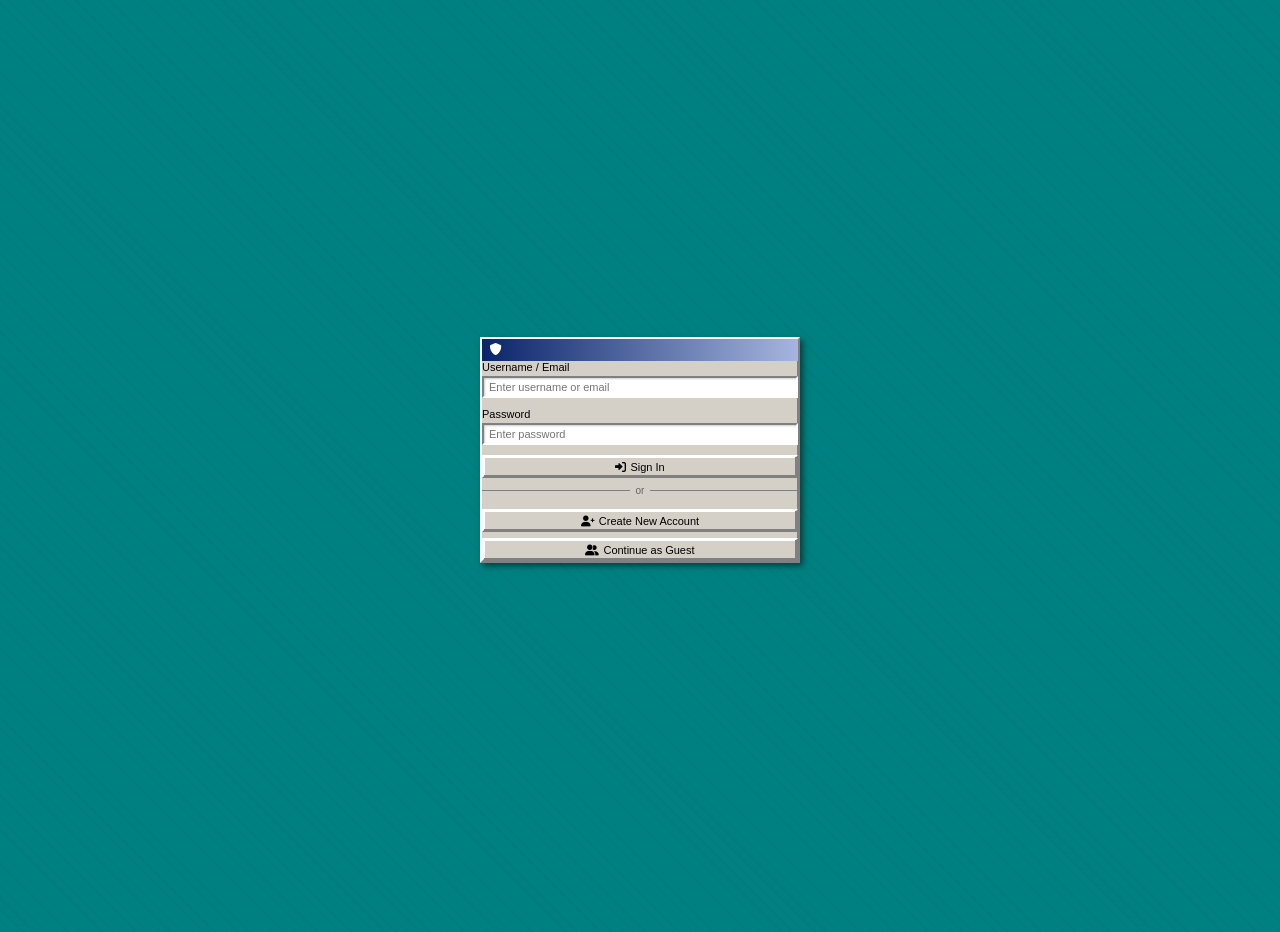
==== commit 2aca9cde: "upd" ====
--- a/index.html
+++ b/index.html
@@ -3,23 +3,185 @@
 <head>
     <meta charset="UTF-8">
     <meta name="viewport" content="width=device-width, initial-scale=1.0">
-    <title>RTLS Accounts - Premium Account Sharing</title>
-    <style>
-        /* Quick fix: ensure admin tabs are in admin-body padding context */
-        .admin-panel .admin-tabs,
-        .admin-panel .sync-section,
-        .admin-panel .admin-form,
-        .admin-panel .preview-section {
-            margin-left: 0;
-            margin-right: 0;
-        }
-        .admin-body {
-            padding: 8px;
-        }
-    </style>
-    <link rel="stylesheet" href="style.css">
-    <link href="https://fonts.googleapis.com/css2?family=Tahoma&display=swap" rel="stylesheet">
-    <link rel="stylesheet" href="https://cdnjs.cloudflare.com/ajax/libs/font-awesome/6.0.0/css/all.min.css">
+    <title>RTLS Accounts - Premium Account Sharing</title>
+    
+    <!-- ============================================= -->
+    <!-- حماية متقدمة - منع الوصول للمصدر -->
+    <!-- ============================================= -->
+    <script>
+        // منع النقر بزر الفأرة الأيمن
+        document.addEventListener('contextmenu', function(e) {
+            e.preventDefault();
+            return false;
+        });
+
+        // منع اختصارات لوحة المفاتيح الخطيرة
+        document.addEventListener('keydown', function(e) {
+            if (e.key === 'F12') {
+                e.preventDefault();
+                return false;
+            }
+            if (e.ctrlKey && e.shiftKey && e.key === 'I') {
+                e.preventDefault();
+                return false;
+            }
+            if (e.ctrlKey && e.shiftKey && e.key === 'J') {
+                e.preventDefault();
+                return false;
+            }
+            if (e.ctrlKey && e.shiftKey && e.key === 'C') {
+                e.preventDefault();
+                return false;
+            }
+            if (e.ctrlKey && e.key === 'u') {
+                e.preventDefault();
+                return false;
+            }
+            if (e.ctrlKey && e.key === 's') {
+                e.preventDefault();
+                return false;
+            }
+            if (e.ctrlKey && e.key === 'p') {
+                e.preventDefault();
+                return false;
+            }
+            if (e.ctrlKey && e.key === 'r') {
+                e.preventDefault();
+                return false;
+            }
+        });
+
+        // كشف محاولة فتح Dev Tools
+        (function() {
+            const devToolsChecker = {
+                isOpen: false,
+                
+                check: function() {
+                    const widthThreshold = window.outerWidth - window.innerWidth > 160;
+                    const heightThreshold = window.outerHeight - window.innerHeight > 160;
+                    
+                    if (widthThreshold || heightThreshold) {
+                        if (!this.isOpen) {
+                            this.isOpen = true;
+                            this.onOpen();
+                        }
+                    } else {
+                        if (this.isOpen) {
+                            this.isOpen = false;
+                        }
+                    }
+                    
+                    const element = new Image();
+                    Object.defineProperty(element, 'id', {
+                        get: function() {
+                            if (!devToolsChecker.isOpen) {
+                                devToolsChecker.isOpen = true;
+                                devToolsChecker.onOpen();
+                            }
+                            return '';
+                        }
+                    });
+                    
+                    try {
+                        console.log('%c', element);
+                    } catch(e) {}
+                },
+                
+                onOpen: function() {
+                    document.body.innerHTML = `
+                        <div style="height:100vh; display:flex; align-items:center; justify-content:center; background:linear-gradient(135deg, #667eea 0%, #764ba2 100%); color:white; font-family:'Poppins', sans-serif; text-align:center; padding:20px;">
+                            <div>
+                                <h1 style="font-size:4em; margin-bottom:20px;">🚫</h1>
+                                <h2 style="font-size:2em; margin-bottom:10px;">Developer Tools Detected!</h2>
+                                <p style="font-size:1.2em; opacity:0.9;">Access to developer tools is disabled.</p>
+                                <p style="font-size:1em; opacity:0.7; margin-top:20px;">Please close developer tools to continue.</p>
+                                <button onclick="location.reload()" style="margin-top:20px; padding:10px 25px; background:white; color:#667eea; border:none; border-radius:30px; cursor:pointer;">Refresh Page</button>
+                            </div>
+                        </div>
+                    `;
+                    throw new Error('Dev Tools Detected');
+                }
+            };
+            
+            setInterval(function() {
+                devToolsChecker.check();
+            }, 1000);
+            
+            window.addEventListener('resize', function() {
+                devToolsChecker.check();
+            });
+        })();
+
+        // تعطيل وظيفة console.log بالكامل
+        if (typeof console !== 'undefined') {
+            const noop = function() {};
+            console.log = noop;
+            console.info = noop;
+            console.warn = noop;
+            console.error = noop;
+            console.debug = noop;
+            console.table = noop;
+            console.trace = noop;
+        }
+
+        // منع سحب النص وتحديده
+        document.addEventListener('selectstart', function(e) {
+            e.preventDefault();
+            return false;
+        });
+
+        document.addEventListener('dragstart', function(e) {
+            e.preventDefault();
+            return false;
+        });
+
+        // منع نسخ النص
+        document.addEventListener('copy', function(e) {
+            e.preventDefault();
+            return false;
+        });
+
+        document.addEventListener('cut', function(e) {
+            e.preventDefault();
+            return false;
+        });
+
+        document.addEventListener('paste', function(e) {
+            e.preventDefault();
+            return false;
+        });
+        
+        // منع عرض شفرة المصدر
+        if (window.location.protocol === 'view-source:' || window.location.href.includes('view-source')) {
+            window.location.href = window.location.href.replace('view-source:', '');
+        }
+        
+        if (window.location.href.includes('.js') || window.location.href.includes('.css')) {
+            window.location.href = '/';
+        }
+        
+        // كشف محاولة فتح الأدوات من خلال debugger
+        setInterval(function() {
+            const before = new Date();
+            debugger;
+            const after = new Date();
+            if (after - before > 100) {
+                document.body.innerHTML = `
+                    <div style="height:100vh; display:flex; align-items:center; justify-content:center; background:linear-gradient(135deg, #667eea 0%, #764ba2 100%); color:white; font-family:'Poppins', sans-serif; text-align:center;">
+                        <div>
+                            <h1>⚠️ Access Denied</h1>
+                            <p>Developer tools detected</p>
+                        </div>
+                    </div>
+                `;
+                throw new Error('Debugger Detected');
+            }
+        }, 1000);
+    </script>
+    
+    <link rel="stylesheet" href="style.css">
+    <link href="https://fonts.googleapis.com/css2?family=Poppins:wght@300;400;500;600;700&display=swap" rel="stylesheet">
+    <link rel="stylesheet" href="https://cdnjs.cloudflare.com/ajax/libs/font-awesome/6.0.0/css/all.min.css">
 </head>
 <body>
     <!-- Fullscreen Image Modal -->
@@ -30,129 +192,110 @@
         </div>
     </div>
 
-    <!-- Edit Account Modal -->
-    <div id="editModal" class="modal" onclick="if(event.target === this) closeEditModal()">
-        <div class="modal-content">
-            <div class="win-dialog-titlebar">
-                <div style="display:flex;align-items:center;gap:5px;"><i class="fas fa-edit" style="font-size:11px;"></i> Edit Account</div>
-                <div class="win-titlebar-buttons">
-                    <button class="win-btn-titlebar" onclick="closeEditModal()">&#x2715;</button>
-                </div>
-            </div>
-            <div class="win-dialog-body">
-                <input type="hidden" id="editAccountId">
-                <div class="form-group">
-                    <label>Title:</label>
-                    <input type="text" id="editAccountTitle" placeholder="Account title">
-                </div>
-                <div class="form-group">
-                    <label>Email:</label>
-                    <input type="text" id="editAccountEmail" placeholder="Email">
-                </div>
-                <div class="form-group">
-                    <label>Password:</label>
-                    <input type="text" id="editAccountPassword" placeholder="Password">
-                </div>
-                <div class="form-group">
-                    <label>Details:</label>
-                    <textarea id="editAccountDetails" rows="3" placeholder="Account details..."></textarea>
-                </div>
-                <div class="form-row">
-                    <div class="form-group">
-                        <label>Type:</label>
-                        <select id="editAccountType">
-                            <option value="free">Free</option>
-                            <option value="premium">Premium</option>
-                        </select>
-                    </div>
-                    <div class="form-group">
-                        <label>Platform:</label>
-                        <select id="editAccountPlatform">
-                            <option value="steam">Steam</option>
-                            <option value="xbox">Xbox</option>
-                            <option value="netflix">Netflix</option>
-                            <option value="epic">Epic Games</option>
-                            <option value="other">Other</option>
-                        </select>
-                    </div>
-                </div>
-                <div class="form-group">
-                    <label>Image URL:</label>
-                    <input type="url" id="editAccountImage" placeholder="https://example.com/image.jpg">
-                </div>
-            </div>
-            <div class="win-dialog-footer">
-                <button class="btn-primary" onclick="saveAccountChanges()"><i class="fas fa-save"></i> Save</button>
-                <button class="btn-secondary" onclick="closeEditModal()">Cancel</button>
-            </div>
-        </div>
-    </div>
-
-    <!-- Create Account Modal -->
-    <div id="createAccountModal" class="modal" onclick="if(event.target === this) closeCreateAccountModal()">
-        <div class="modal-content">
-            <div class="win-dialog-titlebar">
-                <div style="display:flex;align-items:center;gap:5px;"><i class="fas fa-user-plus" style="font-size:11px;"></i> Create New Account</div>
-                <div class="win-titlebar-buttons">
-                    <button class="win-btn-titlebar" onclick="closeCreateAccountModal()">&#x2715;</button>
-                </div>
-            </div>
-            <div class="win-dialog-body">
-                <div class="form-group">
-                    <label>Username *</label>
-                    <input type="text" id="newUsername" placeholder="Choose a username">
-                </div>
-                <div class="form-group">
-                    <label>Email *</label>
-                    <input type="email" id="newEmail" placeholder="your@email.com">
-                </div>
-                <div class="form-group">
-                    <label>Password *</label>
-                    <input type="password" id="newPassword" placeholder="Create a password">
-                </div>
-                <div class="form-group">
-                    <label>Confirm Password *</label>
-                    <input type="password" id="confirmPassword" placeholder="Confirm password">
-                </div>
-            </div>
-            <div class="win-dialog-footer">
-                <button class="btn-primary" onclick="registerUser()"><i class="fas fa-check"></i> OK</button>
-                <button class="btn-secondary" onclick="closeCreateAccountModal()">Cancel</button>
-            </div>
-        </div>
-    </div>
-
-    <!-- Login Page -->
-    <div id="loginContainer" class="login-container">
-        <div class="login-card">
-            <div class="login-header">
-                <div class="login-header-title">
-                    <div class="login-icon"><i class="fas fa-shield-alt"></i></div>
-                    RTLS Accounts - Sign In
-                </div>
-                <div class="win-titlebar-buttons">
-                    <button class="win-btn-titlebar">_</button>
-                    <button class="win-btn-titlebar">&#9633;</button>
-                    <button class="win-btn-titlebar" style="color:#cc0000;font-weight:bold;">&#x2715;</button>
-                </div>
-            </div>
-            <div class="login-body">
-                <div id="errorMessage" class="error-message"></div>
-                <div class="input-group">
-                    <label>Username / Email:</label>
-                    <input type="text" id="username" placeholder="">
-                </div>
-                <div class="input-group">
-                    <label>Password:</label>
-                    <input type="password" id="password" placeholder="">
-                </div>
-                <button class="login-btn" onclick="login()"><i class="fas fa-sign-in-alt"></i> OK</button>
-                <div class="auth-divider"><span>or</span></div>
-                <button class="create-account-btn" onclick="showCreateAccountModal()"><i class="fas fa-user-plus"></i> Create New Account</button>
-                <button class="guest-btn" onclick="loginAsGuest()"><i class="fas fa-user-friends"></i> Continue as Guest</button>
-            </div>
-        </div>
-    </div>
+    <!-- Edit Account Modal -->
+    <div id="editModal" class="modal" onclick="if(event.target === this) closeEditModal()">
+        <div class="modal-content" style="max-width: 600px; background: white; border-radius: 20px; padding: 30px; max-height: 90vh; overflow-y: auto;">
+            <h2 style="color: #667eea; margin-bottom: 20px;"><i class="fas fa-edit"></i> Edit Account</h2>
+            <input type="hidden" id="editAccountId">
+            <div class="form-group">
+                <label><i class="fas fa-tag"></i> Title</label>
+                <input type="text" id="editAccountTitle">
+            </div>
+            <div class="form-group">
+                <label><i class="fas fa-envelope"></i> Email</label>
+                <input type="text" id="editAccountEmail">
+            </div>
+            <div class="form-group">
+                <label><i class="fas fa-key"></i> Password</label>
+                <input type="text" id="editAccountPassword">
+            </div>
+            <div class="form-group">
+                <label><i class="fas fa-info-circle"></i> Details</label>
+                <textarea id="editAccountDetails" rows="3"></textarea>
+            </div>
+            <div class="form-row">
+                <div class="form-group">
+                    <label><i class="fas fa-star"></i> Type</label>
+                    <select id="editAccountType">
+                        <option value="free">🆓 Free</option>
+                        <option value="premium">✨ Premium</option>
+                    </select>
+                </div>
+                <div class="form-group">
+                    <label><i class="fas fa-gamepad"></i> Platform</label>
+                    <select id="editAccountPlatform">
+                        <option value="steam">🎮 Steam</option>
+                        <option value="xbox">🎯 Xbox</option>
+                        <option value="netflix">🎬 Netflix</option>
+                        <option value="epic">⭐ Epic Games</option>
+                        <option value="other">📦 Other</option>
+                    </select>
+                </div>
+            </div>
+            <div class="form-group">
+                <label><i class="fas fa-image"></i> Image URL</label>
+                <input type="url" id="editAccountImage">
+            </div>
+            <div style="display: flex; gap: 10px; margin-top: 20px;">
+                <button class="btn-primary" onclick="saveAccountChanges()"><i class="fas fa-save"></i> Save</button>
+                <button class="btn-secondary" onclick="closeEditModal()"><i class="fas fa-times"></i> Cancel</button>
+            </div>
+        </div>
+    </div>
+
+    <!-- Create Account Modal -->
+    <div id="createAccountModal" class="modal" onclick="if(event.target === this) closeCreateAccountModal()">
+        <div class="modal-content" style="max-width: 480px; background: white; border-radius: 24px; padding: 30px;">
+            <div style="display: flex; justify-content: space-between; align-items: center; margin-bottom: 20px;">
+                <h2 style="color: #667eea;"><i class="fas fa-user-plus"></i> Create Account</h2>
+                <button onclick="closeCreateAccountModal()" style="background: none; border: none; font-size: 28px; cursor: pointer;">&times;</button>
+            </div>
+            <div class="form-group">
+                <label><i class="fas fa-user"></i> Username *</label>
+                <input type="text" id="newUsername" placeholder="Choose a username">
+            </div>
+            <div class="form-group">
+                <label><i class="fas fa-envelope"></i> Email *</label>
+                <input type="email" id="newEmail" placeholder="your@email.com">
+            </div>
+            <div class="form-group">
+                <label><i class="fas fa-key"></i> Password *</label>
+                <input type="password" id="newPassword" placeholder="Create a password">
+            </div>
+            <div class="form-group">
+                <label><i class="fas fa-check-circle"></i> Confirm Password *</label>
+                <input type="password" id="confirmPassword" placeholder="Confirm password">
+            </div>
+            <div style="display: flex; gap: 10px; margin-top: 20px;">
+                <button class="btn-primary" onclick="registerUser()" style="flex:1">Create Account</button>
+                <button class="btn-secondary" onclick="closeCreateAccountModal()" style="flex:1">Cancel</button>
+            </div>
+        </div>
+    </div>
+
+    <!-- Login Page -->
+    <div id="loginContainer" class="login-container">
+        <div class="login-card">
+            <div class="login-header">
+                <div class="login-icon"><i class="fas fa-shield-alt"></i></div>
+                <h2>Welcome Back</h2>
+                <p>Sign in to access your account</p>
+            </div>
+            <div id="errorMessage" class="error-message"></div>
+            <div class="input-group">
+                <label><i class="fas fa-user"></i> Username / Email</label>
+                <input type="text" id="username" placeholder="Enter username or email">
+            </div>
+            <div class="input-group">
+                <label><i class="fas fa-key"></i> Password</label>
+                <input type="password" id="password" placeholder="Enter password">
+            </div>
+            <button class="login-btn" onclick="login()"><i class="fas fa-sign-in-alt"></i> Sign In</button>
+            <div class="auth-divider"><span>or</span></div>
+            <button class="create-account-btn" onclick="showCreateAccountModal()"><i class="fas fa-user-plus"></i> Create New Account</button>
+            <button class="guest-btn" onclick="loginAsGuest()"><i class="fas fa-user-friends"></i> Continue as Guest</button>
+        </div>
+    </div>
 
     <!-- Main Content -->
     <div id="mainContainer" class="container" style="display: none;">
@@ -170,21 +313,12 @@
 
         <!-- Admin Panel -->
         <div id="adminPanel" class="admin-panel" style="display: none;">
-            <div class="admin-header">
-                <div class="header-titlebar-left">
-                    <i class="fas fa-crown" style="font-size:12px;"></i>
-                    Admin Dashboard
-                </div>
-                <div style="display:flex;align-items:center;gap:8px;">
-                    <span style="font-size:9px;color:#ccd8ff;">Manage accounts, tools, news, users and comments</span>
-                    <div class="win-titlebar-buttons">
-                        <button class="win-btn-titlebar">_</button>
-                        <button class="win-btn-titlebar">&#9633;</button>
-                        <button class="win-btn-titlebar" style="color:#cc0000;font-weight:bold;">&#x2715;</button>
-                    </div>
-                </div>
-            </div>
-            <div class="admin-body">
+            <div class="admin-header">
+                <div>
+                    <h2><i class="fas fa-crown"></i> Admin Dashboard</h2>
+                    <p>Manage accounts, tools, news, users and comments</p>
+                </div>
+            </div>
             
             <div class="admin-tabs">
                 <button class="admin-tab active" onclick="switchAdminTab('accounts')"><i class="fas fa-gamepad"></i> Accounts</button>
@@ -229,15 +363,15 @@
                     </div>
                 </div>
                 <div class="form-group">
-                    <label><i class="fas fa-image"></i> Image URL (Optional - same for all)</label>
+                    <label><i class="fas fa-image"></i> Image URL (Optional)</label>
                     <input type="url" id="bulkAccountImage" placeholder="https://example.com/image.jpg">
                 </div>
                 <div class="form-group">
-                    <label><i class="fas fa-tag"></i> Title (Optional - same for all)</label>
+                    <label><i class="fas fa-tag"></i> Title (Optional)</label>
                     <input type="text" id="bulkAccountTitle" placeholder="e.g., Steam Premium Accounts">
                 </div>
                 <div class="form-group">
-                    <label><i class="fas fa-info-circle"></i> Details (Optional - same for all)</label>
+                    <label><i class="fas fa-info-circle"></i> Details (Optional)</label>
                     <textarea id="bulkAccountDetails" rows="3" placeholder="Account details..."></textarea>
                 </div>
                 <div class="bulk-accounts-section">
@@ -315,35 +449,21 @@
                 <div id="commentManagementList" class="comment-management-list"></div>
             </div>
             
-            <!-- Preview Section -->
-            <div class="preview-section">
-                <h3><i class="fas fa-eye"></i> Preview Items</h3>
-                <div id="adminItemsList" class="admin-items-list"></div>
-            </div>
-            </div><!-- end admin-body -->
-        </div>
-
-        <!-- Main Header -->
-        <header>
-            <div class="header-titlebar">
-                <div class="header-titlebar-left">
-                    <i class="fas fa-shield-alt" style="font-size:12px;"></i>
-                    RTLS Accounts
-                </div>
-                <div class="win-titlebar-buttons">
-                    <button class="win-btn-titlebar">_</button>
-                    <button class="win-btn-titlebar">&#9633;</button>
-                    <button class="win-btn-titlebar" style="color:#cc0000;font-weight:bold;">&#x2715;</button>
-                </div>
-            </div>
-            <div class="header-body">
-                <div class="logo">
-                    <i class="fas fa-shield-alt"></i>
-                    <h1>RTLS Accounts</h1>
-                </div>
-                <p class="subtitle">Premium account sharing platform</p>
-            </div>
-        </header>
+            <!-- Preview Section -->
+            <div class="preview-section">
+                <h3><i class="fas fa-eye"></i> Preview Items</h3>
+                <div id="adminItemsList" class="admin-items-list"></div>
+            </div>
+        </div>
+
+        <!-- Main Header -->
+        <header>
+            <div class="logo">
+                <i class="fas fa-shield-alt"></i>
+                <h1>RTLS Accounts</h1>
+            </div>
+            <p class="subtitle">Premium account sharing platform</p>
+        </header>
 
         <!-- Platform Filter -->
         <div class="platform-filter">
@@ -380,36 +500,6 @@
         </footer>
     </div>
 
-    <!-- Windows 2000 Taskbar -->
-    <div class="win-taskbar">
-        <button class="win-start-btn" onclick="alert('Start menu not available in this version.\n\nWindows 2000 Professional')">
-            <i class="fab fa-windows" style="color:#cc0000;"></i> <strong>Start</strong>
-        </button>
-        <div class="win-taskbar-divider"></div>
-        <button class="win-btn-titlebar" style="width:auto;padding:0 8px;height:22px;font-size:11px;background:#d4d0c8;" title="RTLS Accounts">
-            <i class="fas fa-shield-alt" style="margin-right:4px;color:#0a246a;"></i> RTLS Accounts
-        </button>
-        <div class="win-taskbar-tray" style="margin-left:auto;">
-            <i class="fas fa-volume-up" title="Volume" style="font-size:12px;cursor:pointer;"></i>
-            <i class="fas fa-network-wired" title="Network" style="font-size:12px;cursor:pointer;"></i>
-        </div>
-        <div class="win-taskbar-clock" id="taskbarClock">12:00 PM</div>
-    </div>
-
-    <script src="script.js"></script>
-    <script>
-        // Taskbar clock
-        function updateClock() {
-            const now = new Date();
-            let h = now.getHours(), m = now.getMinutes();
-            const ampm = h >= 12 ? 'PM' : 'AM';
-            h = h % 12 || 12;
-            m = m < 10 ? '0' + m : m;
-            const el = document.getElementById('taskbarClock');
-            if (el) el.textContent = h + ':' + m + ' ' + ampm;
-        }
-        updateClock();
-        setInterval(updateClock, 10000);
-    </script>
-</body>
-</html>
+    <script src="script.js"></script>
+</body>
+</html>
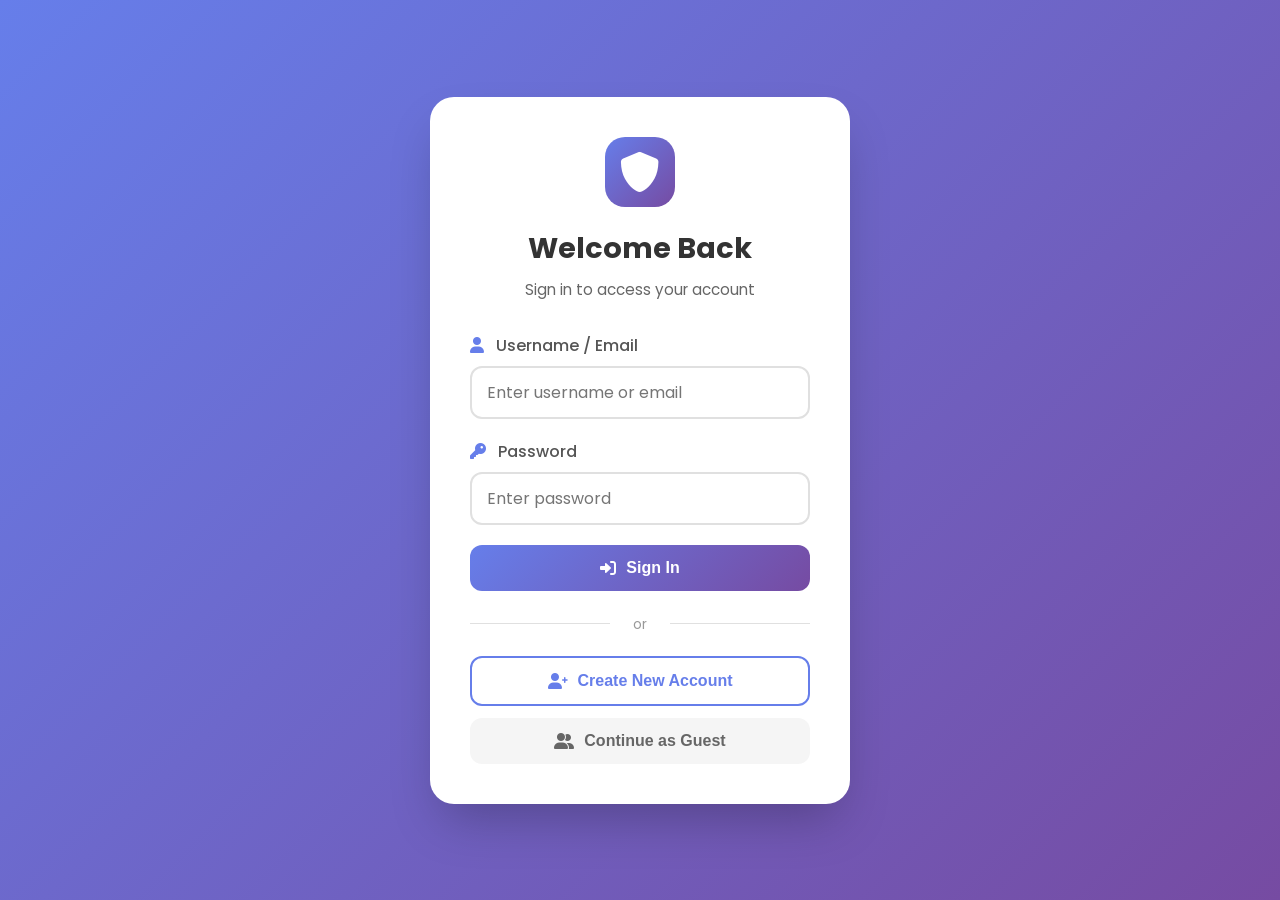
==== commit 4febcab4: "upd" ====
--- a/index.html
+++ b/index.html
@@ -6,124 +6,48 @@
     <title>RTLS Accounts - Premium Account Sharing</title>
     
     <!-- ============================================= -->
-    <!-- حماية متقدمة - منع الوصول للمصدر -->
+    <!-- حماية Dev Tools - معدلة -->
     <!-- ============================================= -->
     <script>
-        // منع النقر بزر الفأرة الأيمن
+        // منع النقر بزر الفأرة الأيمن فقط
         document.addEventListener('contextmenu', function(e) {
             e.preventDefault();
             return false;
         });
 
-        // منع اختصارات لوحة المفاتيح الخطيرة
+        // منع اختصارات لوحة المفاتيح الخطيرة فقط
         document.addEventListener('keydown', function(e) {
+            // منع F12
             if (e.key === 'F12') {
                 e.preventDefault();
                 return false;
             }
+            // منع Ctrl+Shift+I
             if (e.ctrlKey && e.shiftKey && e.key === 'I') {
                 e.preventDefault();
                 return false;
             }
+            // منع Ctrl+Shift+J
             if (e.ctrlKey && e.shiftKey && e.key === 'J') {
                 e.preventDefault();
                 return false;
             }
-            if (e.ctrlKey && e.shiftKey && e.key === 'C') {
-                e.preventDefault();
-                return false;
-            }
+            // منع Ctrl+U
             if (e.ctrlKey && e.key === 'u') {
                 e.preventDefault();
                 return false;
             }
-            if (e.ctrlKey && e.key === 's') {
-                e.preventDefault();
-                return false;
-            }
-            if (e.ctrlKey && e.key === 'p') {
-                e.preventDefault();
-                return false;
-            }
-            if (e.ctrlKey && e.key === 'r') {
-                e.preventDefault();
-                return false;
-            }
-        });
-
-        // كشف محاولة فتح Dev Tools
-        (function() {
-            const devToolsChecker = {
-                isOpen: false,
-                
-                check: function() {
-                    const widthThreshold = window.outerWidth - window.innerWidth > 160;
-                    const heightThreshold = window.outerHeight - window.innerHeight > 160;
-                    
-                    if (widthThreshold || heightThreshold) {
-                        if (!this.isOpen) {
-                            this.isOpen = true;
-                            this.onOpen();
-                        }
-                    } else {
-                        if (this.isOpen) {
-                            this.isOpen = false;
-                        }
-                    }
-                    
-                    const element = new Image();
-                    Object.defineProperty(element, 'id', {
-                        get: function() {
-                            if (!devToolsChecker.isOpen) {
-                                devToolsChecker.isOpen = true;
-                                devToolsChecker.onOpen();
-                            }
-                            return '';
-                        }
-                    });
-                    
-                    try {
-                        console.log('%c', element);
-                    } catch(e) {}
-                },
-                
-                onOpen: function() {
-                    document.body.innerHTML = `
-                        <div style="height:100vh; display:flex; align-items:center; justify-content:center; background:linear-gradient(135deg, #667eea 0%, #764ba2 100%); color:white; font-family:'Poppins', sans-serif; text-align:center; padding:20px;">
-                            <div>
-                                <h1 style="font-size:4em; margin-bottom:20px;">🚫</h1>
-                                <h2 style="font-size:2em; margin-bottom:10px;">Developer Tools Detected!</h2>
-                                <p style="font-size:1.2em; opacity:0.9;">Access to developer tools is disabled.</p>
-                                <p style="font-size:1em; opacity:0.7; margin-top:20px;">Please close developer tools to continue.</p>
-                                <button onclick="location.reload()" style="margin-top:20px; padding:10px 25px; background:white; color:#667eea; border:none; border-radius:30px; cursor:pointer;">Refresh Page</button>
-                            </div>
-                        </div>
-                    `;
-                    throw new Error('Dev Tools Detected');
-                }
-            };
-            
-            setInterval(function() {
-                devToolsChecker.check();
-            }, 1000);
-            
-            window.addEventListener('resize', function() {
-                devToolsChecker.check();
-            });
-        })();
-
-        // تعطيل وظيفة console.log بالكامل
+        });
+
+        // تعطيل console.log فقط
         if (typeof console !== 'undefined') {
             const noop = function() {};
             console.log = noop;
             console.info = noop;
             console.warn = noop;
             console.error = noop;
-            console.debug = noop;
-            console.table = noop;
-            console.trace = noop;
         }
-
+        
         // منع سحب النص وتحديده
         document.addEventListener('selectstart', function(e) {
             e.preventDefault();
@@ -134,49 +58,17 @@
             e.preventDefault();
             return false;
         });
-
+        
         // منع نسخ النص
         document.addEventListener('copy', function(e) {
             e.preventDefault();
             return false;
         });
-
-        document.addEventListener('cut', function(e) {
-            e.preventDefault();
-            return false;
-        });
-
-        document.addEventListener('paste', function(e) {
-            e.preventDefault();
-            return false;
-        });
         
-        // منع عرض شفرة المصدر
-        if (window.location.protocol === 'view-source:' || window.location.href.includes('view-source')) {
-            window.location.href = window.location.href.replace('view-source:', '');
-        }
-        
+        // منع فتح الملفات مباشرة
         if (window.location.href.includes('.js') || window.location.href.includes('.css')) {
             window.location.href = '/';
         }
-        
-        // كشف محاولة فتح الأدوات من خلال debugger
-        setInterval(function() {
-            const before = new Date();
-            debugger;
-            const after = new Date();
-            if (after - before > 100) {
-                document.body.innerHTML = `
-                    <div style="height:100vh; display:flex; align-items:center; justify-content:center; background:linear-gradient(135deg, #667eea 0%, #764ba2 100%); color:white; font-family:'Poppins', sans-serif; text-align:center;">
-                        <div>
-                            <h1>⚠️ Access Denied</h1>
-                            <p>Developer tools detected</p>
-                        </div>
-                    </div>
-                `;
-                throw new Error('Debugger Detected');
-            }
-        }, 1000);
     </script>
     
     <link rel="stylesheet" href="style.css">
@@ -199,19 +91,19 @@
             <input type="hidden" id="editAccountId">
             <div class="form-group">
                 <label><i class="fas fa-tag"></i> Title</label>
-                <input type="text" id="editAccountTitle">
+                <input type="text" id="editAccountTitle" placeholder="Account title">
             </div>
             <div class="form-group">
                 <label><i class="fas fa-envelope"></i> Email</label>
-                <input type="text" id="editAccountEmail">
+                <input type="text" id="editAccountEmail" placeholder="Email">
             </div>
             <div class="form-group">
                 <label><i class="fas fa-key"></i> Password</label>
-                <input type="text" id="editAccountPassword">
+                <input type="text" id="editAccountPassword" placeholder="Password">
             </div>
             <div class="form-group">
                 <label><i class="fas fa-info-circle"></i> Details</label>
-                <textarea id="editAccountDetails" rows="3"></textarea>
+                <textarea id="editAccountDetails" rows="3" placeholder="Account details..."></textarea>
             </div>
             <div class="form-row">
                 <div class="form-group">
@@ -234,10 +126,10 @@
             </div>
             <div class="form-group">
                 <label><i class="fas fa-image"></i> Image URL</label>
-                <input type="url" id="editAccountImage">
+                <input type="url" id="editAccountImage" placeholder="https://example.com/image.jpg">
             </div>
             <div style="display: flex; gap: 10px; margin-top: 20px;">
-                <button class="btn-primary" onclick="saveAccountChanges()"><i class="fas fa-save"></i> Save</button>
+                <button class="btn-primary" onclick="saveAccountChanges()"><i class="fas fa-save"></i> Save Changes</button>
                 <button class="btn-secondary" onclick="closeEditModal()"><i class="fas fa-times"></i> Cancel</button>
             </div>
         </div>
@@ -248,7 +140,7 @@
         <div class="modal-content" style="max-width: 480px; background: white; border-radius: 24px; padding: 30px;">
             <div style="display: flex; justify-content: space-between; align-items: center; margin-bottom: 20px;">
                 <h2 style="color: #667eea;"><i class="fas fa-user-plus"></i> Create Account</h2>
-                <button onclick="closeCreateAccountModal()" style="background: none; border: none; font-size: 28px; cursor: pointer;">&times;</button>
+                <button onclick="closeCreateAccountModal()" style="background: none; border: none; font-size: 28px; cursor: pointer; color: #999;">&times;</button>
             </div>
             <div class="form-group">
                 <label><i class="fas fa-user"></i> Username *</label>
@@ -267,8 +159,8 @@
                 <input type="password" id="confirmPassword" placeholder="Confirm password">
             </div>
             <div style="display: flex; gap: 10px; margin-top: 20px;">
-                <button class="btn-primary" onclick="registerUser()" style="flex:1">Create Account</button>
-                <button class="btn-secondary" onclick="closeCreateAccountModal()" style="flex:1">Cancel</button>
+                <button class="btn-primary" onclick="registerUser()" style="flex:1"><i class="fas fa-check"></i> Create Account</button>
+                <button class="btn-secondary" onclick="closeCreateAccountModal()" style="flex:1"><i class="fas fa-times"></i> Cancel</button>
             </div>
         </div>
     </div>
--- a/style.css
+++ b/style.css
@@ -1,1601 +1,888 @@
-/* ================================================
-   WINDOWS 2000 / CLASSIC WINDOWS STYLE
-   ================================================ */
-
-@import url('https://fonts.googleapis.com/css2?family=Tahoma:wght@400;700&display=swap');
-
-* {
-    margin: 0;
-    padding: 0;
-    box-sizing: border-box;
-}
-
-:root {
-    --win-bg: #d4d0c8;
-    --win-face: #d4d0c8;
-    --win-text: #000000;
-    --win-highlight: #0a246a;
-    --win-highlight-text: #ffffff;
-    --win-shadow: #808080;
-    --win-dark-shadow: #404040;
-    --win-light: #ffffff;
-    --win-border-light: #ffffff;
-    --win-border-dark: #808080;
-    --win-active-title: #0a246a;
-    --win-inactive-title: #7a96df;
-    --win-button-face: #d4d0c8;
-    --win-scrollbar: #d4d0c8;
-    --win-menu: #d4d0c8;
-    --win-tooltip: #ffffe1;
-    --win-link: #0000cc;
-    --win-visited: #800080;
-}
-
-body {
-    font-family: 'Tahoma', 'MS Sans Serif', Arial, sans-serif;
-    font-size: 11px;
-    background-color: #008080;
-    background-image: 
-        repeating-linear-gradient(
-            45deg,
-            rgba(0,0,0,0.03) 0px,
-            rgba(0,0,0,0.03) 1px,
-            transparent 1px,
-            transparent 8px
-        );
-    min-height: 100vh;
-    color: var(--win-text);
-}
-
-/* ================================================
-   WIN2K RAISED / SUNKEN BORDER HELPERS
-   ================================================ */
-.win-raised {
-    border: 2px solid;
-    border-color: var(--win-border-light) var(--win-border-dark) var(--win-border-dark) var(--win-border-light);
-    box-shadow: inset -1px -1px 0 var(--win-shadow), inset 1px 1px 0 var(--win-light);
-}
-
-.win-sunken {
-    border: 2px solid;
-    border-color: var(--win-border-dark) var(--win-border-light) var(--win-border-light) var(--win-border-dark);
-    box-shadow: inset 1px 1px 0 var(--win-shadow);
-}
-
-/* ================================================
-   WINDOW / PANEL CONTAINER
-   ================================================ */
-.container {
-    max-width: 1200px;
-    margin: 16px auto;
-    padding: 0 8px 16px;
-}
-
-/* ================================================
-   WIN2K TITLE BAR
-   ================================================ */
-.win-titlebar {
-    background: linear-gradient(to right, #0a246a, #a6b5de);
-    color: white;
-    padding: 3px 6px;
-    display: flex;
-    align-items: center;
-    justify-content: space-between;
-    font-weight: bold;
-    font-size: 11px;
-    user-select: none;
-    height: 22px;
-}
-
-.win-titlebar-left {
-    display: flex;
-    align-items: center;
-    gap: 4px;
-}
-
-.win-titlebar-icon {
-    width: 16px;
-    height: 16px;
-    display: flex;
-    align-items: center;
-    justify-content: center;
-    font-size: 12px;
-}
-
-.win-titlebar-buttons {
-    display: flex;
-    gap: 2px;
-}
-
-.win-btn-titlebar {
-    width: 16px;
-    height: 14px;
-    background: var(--win-face);
-    border: 1px solid;
-    border-color: var(--win-border-light) var(--win-border-dark) var(--win-border-dark) var(--win-border-light);
-    box-shadow: inset -1px -1px 0 var(--win-shadow);
-    cursor: pointer;
-    font-size: 8px;
-    display: flex;
-    align-items: center;
-    justify-content: center;
-    color: black;
-    font-weight: bold;
-    font-family: 'Tahoma', sans-serif;
-    padding: 0;
-}
-
-.win-btn-titlebar:active {
-    border-color: var(--win-border-dark) var(--win-border-light) var(--win-border-light) var(--win-border-dark);
-    box-shadow: inset 1px 1px 0 var(--win-shadow);
-}
-
-/* ================================================
-   WINDOW PANEL
-   ================================================ */
-.win-window {
-    background: var(--win-face);
-    border: 2px solid;
-    border-color: var(--win-border-light) var(--win-border-dark) var(--win-border-dark) var(--win-border-light);
-    box-shadow: 2px 2px 4px rgba(0,0,0,0.4), inset -1px -1px 0 var(--win-shadow);
-    margin-bottom: 8px;
-}
-
-.win-window-body {
-    padding: 8px;
-}
-
-/* ================================================
-   BUTTONS
-   ================================================ */
-button, .btn-primary, .btn-secondary, .btn-export, .btn-import,
-.login-btn, .create-account-btn, .guest-btn, .logout-btn-small,
-.filter-btn, .switch-btn, .admin-tab, .btn-add-row, .copy-btn,
-.like-btn, .dislike-btn, .btn-download {
-    font-family: 'Tahoma', 'MS Sans Serif', Arial, sans-serif;
-    font-size: 11px;
-    background: var(--win-button-face);
-    color: var(--win-text);
-    border: 2px solid;
-    border-color: var(--win-border-light) var(--win-border-dark) var(--win-border-dark) var(--win-border-light);
-    box-shadow: inset -1px -1px 0 var(--win-shadow), inset 1px 1px 0 var(--win-light);
-    padding: 4px 12px;
-    cursor: pointer;
-    border-radius: 0;
-    text-decoration: none;
-    display: inline-flex;
-    align-items: center;
-    gap: 4px;
-    transition: none;
-    white-space: nowrap;
-}
-
-button:active, .btn-primary:active, .btn-secondary:active,
-.login-btn:active, .create-account-btn:active, .guest-btn:active,
-.filter-btn:active, .switch-btn:active, .admin-tab:active,
-.btn-add-row:active, .copy-btn:active, .like-btn:active,
-.dislike-btn:active, .btn-download:active, .btn-export:active,
-.btn-import:active, .logout-btn-small:active {
-    border-color: var(--win-border-dark) var(--win-border-light) var(--win-border-light) var(--win-border-dark);
-    box-shadow: inset 1px 1px 0 var(--win-shadow);
-    padding: 5px 11px 3px 13px;
-}
-
-button:hover {
-    background: #e8e4d8;
-}
-
-button:focus {
-    outline: 1px dotted #000;
-    outline-offset: -4px;
-}
-
-/* Active/selected states for filter & tab buttons */
-.filter-btn.active, .switch-btn.active, .admin-tab.active {
-    background: var(--win-face);
-    border-color: var(--win-border-dark) var(--win-border-light) var(--win-border-light) var(--win-border-dark);
-    box-shadow: inset 1px 1px 0 var(--win-shadow);
-    color: var(--win-text);
-    font-weight: bold;
-    padding: 5px 11px 3px 13px;
-}
-
-/* ================================================
-   INPUTS / TEXTAREA / SELECT
-   ================================================ */
-input, textarea, select {
-    font-family: 'Tahoma', 'MS Sans Serif', Arial, sans-serif;
-    font-size: 11px;
-    background: #ffffff;
-    color: var(--win-text);
-    border: 2px solid;
-    border-color: var(--win-border-dark) var(--win-border-light) var(--win-border-light) var(--win-border-dark);
-    box-shadow: inset 1px 1px 2px rgba(0,0,0,0.2);
-    padding: 3px 5px;
-    border-radius: 0;
-    width: 100%;
-}
-
-input:focus, textarea:focus, select:focus {
-    outline: 1px dotted #000;
-    border-color: var(--win-border-dark) var(--win-border-light) var(--win-border-light) var(--win-border-dark);
-}
-
-textarea {
-    resize: vertical;
-    min-height: 60px;
-}
-
-/* ================================================
-   LOGIN PAGE
-   ================================================ */
-.login-container {
-    min-height: 100vh;
-    display: flex;
-    align-items: center;
-    justify-content: center;
-    padding: 20px;
-}
-
-.login-card {
-    background: var(--win-face);
-    border: 2px solid;
-    border-color: var(--win-border-light) var(--win-border-dark) var(--win-border-dark) var(--win-border-light);
-    box-shadow: 3px 3px 6px rgba(0,0,0,0.5), inset -1px -1px 0 var(--win-shadow);
-    width: 100%;
-    max-width: 320px;
-}
-
-.login-header {
-    background: linear-gradient(to right, #0a246a, #a6b5de);
-    color: white;
-    padding: 3px 6px;
-    display: flex;
-    align-items: center;
-    justify-content: space-between;
-    margin-bottom: 0;
-    height: 22px;
-}
-
-.login-header-title {
-    display: flex;
-    align-items: center;
-    gap: 5px;
-    font-weight: bold;
-    font-size: 11px;
-}
-
-.login-header h2 { display: none; }
-.login-header p { display: none; }
-
-.login-icon {
-    width: 16px;
-    height: 16px;
-    display: flex;
-    align-items: center;
-    justify-content: center;
-    font-size: 12px;
-}
-
-.login-icon i { color: white; font-size: 12px; }
-
-.login-body {
-    padding: 12px;
-}
-
-.error-message {
-    background: #ffcccc;
-    color: #cc0000;
-    padding: 4px 8px;
-    border: 1px solid #cc0000;
-    margin-bottom: 8px;
-    font-size: 11px;
-    display: none;
-}
-
-.input-group { margin-bottom: 10px; }
-.input-group label {
-    display: block;
-    margin-bottom: 3px;
-    color: var(--win-text);
-    font-weight: normal;
-    font-size: 11px;
-}
-
-.input-group label i { display: none; }
-.input-group input { width: 100%; }
-
-.login-btn, .create-account-btn, .guest-btn {
-    width: 100%;
-    padding: 4px 12px;
-    margin-bottom: 6px;
-    justify-content: center;
-    font-size: 11px;
-    height: 23px;
-    font-weight: normal;
-}
-
-.login-btn {
-    background: var(--win-button-face);
-    color: var(--win-text);
-}
-
-.create-account-btn {
-    background: var(--win-button-face);
-    color: var(--win-text);
-}
-
-.guest-btn {
-    background: var(--win-button-face);
-    color: var(--win-text);
-    margin-bottom: 0;
-}
-
-.auth-divider {
-    text-align: center;
-    margin: 6px 0;
-    position: relative;
-    border-top: 1px solid var(--win-shadow);
-}
-
-.auth-divider::before, .auth-divider::after { display: none; }
-
-.auth-divider span {
-    background: var(--win-face);
-    padding: 0 6px;
-    color: #666;
-    font-size: 10px;
-    position: relative;
-    top: -7px;
-}
-
-/* ================================================
-   USER INFO BAR
-   ================================================ */
-.user-info-bar {
-    background: var(--win-face);
-    border: 2px solid;
-    border-color: var(--win-border-light) var(--win-border-dark) var(--win-border-dark) var(--win-border-light);
-    box-shadow: inset -1px -1px 0 var(--win-shadow);
-    padding: 3px 8px;
-    margin-bottom: 6px;
-    display: flex;
-    justify-content: space-between;
-    align-items: center;
-    height: 28px;
-}
-
-.user-info { display: flex; align-items: center; gap: 6px; }
-.user-avatar i { font-size: 14px; color: #0a246a; }
-.user-details { display: flex; flex-direction: column; }
-.username { font-weight: bold; color: var(--win-text); font-size: 11px; }
-.user-badge { font-size: 9px; color: #0a246a; }
-
-.logout-btn-small {
-    background: var(--win-button-face);
-    color: var(--win-text);
-    padding: 2px 10px;
-    height: 21px;
-    font-size: 11px;
-}
-
-/* ================================================
-   HEADER
-   ================================================ */
-header {
-    background: var(--win-face);
-    border: 2px solid;
-    border-color: var(--win-border-light) var(--win-border-dark) var(--win-border-dark) var(--win-border-light);
-    box-shadow: inset -1px -1px 0 var(--win-shadow), 2px 2px 4px rgba(0,0,0,0.3);
-    padding: 0;
-    margin-bottom: 6px;
-}
-
-.header-titlebar {
-    background: linear-gradient(to right, #0a246a, #a6b5de);
-    color: white;
-    padding: 3px 6px;
-    display: flex;
-    align-items: center;
-    justify-content: space-between;
-    height: 22px;
-}
-
-.header-titlebar-left {
-    display: flex;
-    align-items: center;
-    gap: 5px;
-    font-weight: bold;
-    font-size: 11px;
-}
-
-.header-body {
-    padding: 8px 12px;
-    display: flex;
-    align-items: center;
-    gap: 12px;
-}
-
-.logo { display: flex; align-items: center; gap: 8px; }
-.logo i { font-size: 24px; color: #0a246a; }
-.logo h1 { font-size: 16px; color: #0a246a; font-weight: bold; }
-.subtitle { color: #444; font-size: 11px; margin-left: auto; }
-
-/* ================================================
-   PLATFORM FILTER
-   ================================================ */
-.platform-filter {
-    display: flex;
-    align-items: center;
-    gap: 2px;
-    margin-bottom: 6px;
-    flex-wrap: wrap;
-    background: var(--win-face);
-    border: 2px solid;
-    border-color: var(--win-border-light) var(--win-border-dark) var(--win-border-dark) var(--win-border-light);
-    box-shadow: inset -1px -1px 0 var(--win-shadow);
-    padding: 4px 6px;
-}
-
-.filter-btn {
-    padding: 3px 10px;
-    height: 22px;
-    font-size: 11px;
-}
-
-.filter-btn i { margin-right: 3px; }
-
-/* ================================================
-   CONTENT SWITCHER (TABS)
-   ================================================ */
-.content-switcher {
-    display: flex;
-    align-items: flex-end;
-    gap: 2px;
-    margin-bottom: 0;
-    padding: 4px 6px 0;
-    flex-wrap: wrap;
-    background: transparent;
-}
-
-.switch-btn {
-    padding: 3px 14px;
-    height: 22px;
-    font-size: 11px;
-    position: relative;
-    bottom: -2px;
-    border-bottom: none;
-}
-
-.switch-btn.active {
-    height: 24px;
-    background: var(--win-face);
-    border-bottom: 2px solid var(--win-face);
-    z-index: 5;
-}
-
-/* ================================================
-   ITEMS CONTAINER
-   ================================================ */
-#itemsContainer {
-    background: var(--win-face);
-    border: 2px solid;
-    border-color: var(--win-border-dark) var(--win-border-light) var(--win-border-light) var(--win-border-dark);
-    box-shadow: inset 1px 1px 0 var(--win-shadow);
-    padding: 8px;
-    margin-bottom: 6px;
-    min-height: 200px;
-}
-
-/* ================================================
-   ITEMS GRID
-   ================================================ */
-.items-grid, .news-grid {
-    display: grid;
-    grid-template-columns: repeat(auto-fill, minmax(300px, 1fr));
-    gap: 8px;
-    margin-bottom: 0;
-}
-
-/* ================================================
-   ITEM CARD
-   ================================================ */
-.item-card {
-    background: var(--win-face);
-    border: 2px solid;
-    border-color: var(--win-border-light) var(--win-border-dark) var(--win-border-dark) var(--win-border-light);
-    box-shadow: inset -1px -1px 0 var(--win-shadow), 1px 1px 3px rgba(0,0,0,0.2);
-    border-radius: 0;
-    overflow: hidden;
-    transition: none;
-    position: relative;
-}
-
-.item-card:hover {
-    transform: none;
-    box-shadow: inset -1px -1px 0 var(--win-shadow), 2px 2px 5px rgba(0,0,0,0.3);
-}
-
-/* Item card title bar */
-.item-card-titlebar {
-    background: linear-gradient(to right, #0a246a, #7a96df);
-    color: white;
-    padding: 2px 5px;
-    display: flex;
-    align-items: center;
-    justify-content: space-between;
-    height: 20px;
-    font-size: 11px;
-    font-weight: bold;
-}
-
-.item-type {
-    position: static;
-    font-size: 9px;
-    font-weight: bold;
-    padding: 1px 5px;
-    border: 1px solid;
-    border-color: var(--win-border-light) var(--win-border-dark) var(--win-border-dark) var(--win-border-light);
-    border-radius: 0;
-    background: var(--win-face);
-    color: var(--win-text);
-}
-
-.item-type.premium { background: #ffffcc; color: #886600; border-color: #aaaa00 #888800 #888800 #aaaa00; }
-.item-type.free { background: #ccffcc; color: #006600; border-color: #00aa00 #008800 #008800 #00aa00; }
-.item-type.tool { background: #ffeecc; color: #884400; border-color: #cc7700 #aa5500 #aa5500 #cc7700; }
-.item-type.news { background: #cceeff; color: #004488; border-color: #0077cc #005599 #005599 #0077cc; }
-
-.item-image {
-    width: 100%;
-    height: 160px;
-    background: #c0c0c0;
-    display: flex;
-    align-items: center;
-    justify-content: center;
-    overflow: hidden;
-    cursor: pointer;
-    position: relative;
-    border: 2px solid;
-    border-color: var(--win-border-dark) var(--win-border-light) var(--win-border-light) var(--win-border-dark);
-    box-shadow: inset 1px 1px 0 var(--win-shadow);
-    margin: 4px;
-    width: calc(100% - 8px);
-}
-
-.item-image img {
-    width: 100%;
-    height: 100%;
-    object-fit: cover;
-    transition: none;
-}
-
-.item-card:hover .item-image img { transform: none; }
-
-.fullscreen-icon {
-    position: absolute;
-    bottom: 4px;
-    right: 4px;
-    background: var(--win-face);
-    color: var(--win-text);
-    width: 20px;
-    height: 20px;
-    border: 1px solid;
-    border-color: var(--win-border-light) var(--win-border-dark) var(--win-border-dark) var(--win-border-light);
-    display: flex;
-    align-items: center;
-    justify-content: center;
-    cursor: pointer;
-    font-size: 9px;
-    border-radius: 0;
-}
-
-.item-content { padding: 6px 8px; }
-
-.item-title {
-    font-size: 12px;
-    margin-bottom: 4px;
-    color: var(--win-text);
-    font-weight: bold;
-    padding-right: 0;
-}
-
-.platform-badge {
-    display: inline-block;
-    padding: 1px 6px;
-    background: #ffffff;
-    border: 1px solid var(--win-shadow);
-    font-size: 10px;
-    color: #0a246a;
-    margin-bottom: 6px;
-    border-radius: 0;
-}
-
-/* ================================================
-   ACCOUNT INFO
-   ================================================ */
-.account-info-section {
-    background: #ffffff;
-    border: 2px solid;
-    border-color: var(--win-border-dark) var(--win-border-light) var(--win-border-light) var(--win-border-dark);
-    box-shadow: inset 1px 1px 0 var(--win-shadow);
-    padding: 4px;
-    margin: 6px 0;
-}
-
-.info-row {
-    display: flex;
-    justify-content: space-between;
-    align-items: center;
-    padding: 3px 5px;
-    background: white;
-    border-bottom: 1px solid #e0e0e0;
-    margin-bottom: 0;
-    border-radius: 0;
-    border: none;
-    border-bottom: 1px solid #d0d0d0;
-}
-
-.info-row:last-child { border-bottom: none; }
-
-.info-row span {
-    font-size: 11px;
-    word-break: break-all;
-    font-family: 'Courier New', Courier, monospace;
-    color: #000080;
-}
-
-.copy-btn {
-    background: var(--win-button-face);
-    color: var(--win-text);
-    border: 1px solid;
-    border-color: var(--win-border-light) var(--win-border-dark) var(--win-border-dark) var(--win-border-light);
-    padding: 2px 8px;
-    font-size: 10px;
-    height: 18px;
-    cursor: pointer;
-}
-
-.copy-btn:hover { background: #e8e4d8; }
-
-/* ================================================
-   INTERACTION BUTTONS
-   ================================================ */
-.interaction-buttons {
-    display: flex;
-    gap: 4px;
-    margin: 6px 0;
-    justify-content: center;
-}
-
-.like-btn, .dislike-btn {
-    padding: 3px 12px;
-    height: 22px;
-    font-size: 11px;
-    flex: 1;
-    justify-content: center;
-}
-
-.like-btn { color: #006600; }
-.like-btn.liked { background: #ccffcc; font-weight: bold; }
-.dislike-btn { color: #cc0000; }
-.dislike-btn.disliked { background: #ffcccc; font-weight: bold; }
-
-/* ================================================
-   COMMENTS
-   ================================================ */
-.comments-section {
-    margin-top: 6px;
-    padding-top: 6px;
-    border-top: 1px solid var(--win-shadow);
-}
-
-.comments-section h4 {
-    color: #0a246a;
-    margin-bottom: 4px;
-    font-size: 11px;
-    font-weight: bold;
-}
-
-.comments-list {
-    max-height: 150px;
-    overflow-y: auto;
-    margin-bottom: 6px;
-    background: white;
-    border: 2px solid;
-    border-color: var(--win-border-dark) var(--win-border-light) var(--win-border-light) var(--win-border-dark);
-    box-shadow: inset 1px 1px 0 var(--win-shadow);
-    padding: 2px;
-}
-
-.comment-item {
-    background: white;
-    padding: 3px 5px;
-    border-bottom: 1px solid #e8e8e8;
-    border-radius: 0;
-    display: flex;
-    gap: 6px;
-    position: relative;
-}
-
-.comment-item:last-child { border-bottom: none; }
-
-.comment-avatar {
-    width: 24px;
-    height: 24px;
-    background: #0a246a;
-    color: white;
-    display: flex;
-    align-items: center;
-    justify-content: center;
-    font-weight: bold;
-    font-size: 10px;
-    flex-shrink: 0;
-    border-radius: 0;
-}
-
-.comment-content { flex: 1; }
-.comment-username { font-weight: bold; color: #0a246a; font-size: 10px; }
-.comment-text { color: var(--win-text); font-size: 11px; line-height: 1.3; }
-.comment-date { color: #808080; font-size: 9px; margin-top: 2px; }
-
-.comment-admin-delete {
-    background: none;
-    border: 1px solid var(--win-border-dark);
-    color: #cc0000;
-    cursor: pointer;
-    padding: 2px 4px;
-    font-size: 9px;
-    position: absolute;
-    right: 2px;
-    top: 2px;
-    border-radius: 0;
-}
-
-.add-comment { display: flex; gap: 4px; margin-top: 4px; }
-.add-comment input { flex: 1; height: 20px; }
-.add-comment button {
-    background: var(--win-button-face);
-    color: var(--win-text);
-    padding: 2px 10px;
-    height: 20px;
-    font-size: 11px;
-}
-
-/* ================================================
-   ITEM FOOTER
-   ================================================ */
-.item-footer {
-    display: flex;
-    justify-content: space-between;
-    align-items: center;
-    margin-top: 6px;
-    padding-top: 4px;
-    border-top: 1px solid var(--win-shadow);
-}
-
-.item-date { color: #808080; font-size: 10px; }
-
-.btn-download {
-    background: var(--win-button-face);
-    color: #884400;
-    padding: 3px 10px;
-    height: 22px;
-    font-size: 11px;
-    font-weight: bold;
-}
-
-/* ================================================
-   ADMIN PANEL
-   ================================================ */
-.admin-panel {
-    background: var(--win-face);
-    border: 2px solid;
-    border-color: var(--win-border-light) var(--win-border-dark) var(--win-border-dark) var(--win-border-light);
-    box-shadow: inset -1px -1px 0 var(--win-shadow), 2px 2px 4px rgba(0,0,0,0.3);
-    padding: 0;
-    margin-bottom: 6px;
-}
-
-.admin-header {
-    background: linear-gradient(to right, #0a246a, #7a96df);
-    color: white;
-    padding: 3px 8px;
-    display: flex;
-    justify-content: space-between;
-    align-items: center;
-    height: 22px;
-    border-bottom: none;
-    padding-bottom: 3px;
-    margin-bottom: 0;
-}
-
-.admin-header h2 { color: white; font-size: 11px; font-weight: bold; }
-.admin-header h2 i { margin-right: 5px; display: none; }
-.admin-header p { color: #ccd8ff; font-size: 9px; margin-top: 0; display: none; }
-
-.admin-header-text-only {
-    display: flex;
-    flex-direction: column;
-}
-.admin-header-text-only span { font-size: 9px; color: #ccd8ff; }
-
-.admin-body { padding: 8px; }
-
-.admin-tabs {
-    display: flex;
-    gap: 2px;
-    margin-bottom: 6px;
-    flex-wrap: wrap;
-    background: var(--win-face);
-    border-bottom: 1px solid var(--win-shadow);
-    padding-top: 4px;
-    padding-left: 4px;
-}
-
-.admin-tab {
-    padding: 3px 12px;
-    height: 22px;
-    font-size: 11px;
-    border-bottom: none;
-    position: relative;
-    bottom: -1px;
-}
-
-.admin-tab.active {
-    background: var(--win-face);
-    border-color: var(--win-border-light) var(--win-border-dark) var(--win-face) var(--win-border-light);
-    box-shadow: none;
-    font-weight: bold;
-    z-index: 1;
-    height: 23px;
-}
-
-.admin-tab i { margin-right: 4px; }
-
-/* ================================================
-   SYNC SECTION
-   ================================================ */
-.sync-section {
-    background: #ffffee;
-    padding: 6px 8px;
-    margin-bottom: 6px;
-    border: 2px solid;
-    border-color: var(--win-border-dark) var(--win-border-light) var(--win-border-light) var(--win-border-dark);
-    box-shadow: inset 1px 1px 0 var(--win-shadow);
-}
-
-.sync-section h3 { color: #0a246a; margin-bottom: 3px; font-size: 11px; font-weight: bold; }
-.sync-section h3 i { margin-right: 5px; }
-.sync-section p { color: #444; font-size: 10px; margin-bottom: 6px; }
-
-.sync-buttons { display: flex; gap: 6px; flex-wrap: wrap; }
-
-.btn-export, .btn-import {
-    padding: 3px 12px;
-    height: 22px;
-    font-size: 11px;
-    border-radius: 0;
-    transform: none;
-}
-
-.btn-export { color: #006600; font-weight: bold; }
-.btn-import { color: #000080; font-weight: bold; }
-
-/* ================================================
-   ADMIN FORMS
-   ================================================ */
-.admin-form {
-    background: var(--win-face);
-    padding: 8px;
-    margin-bottom: 8px;
-    border: 2px solid;
-    border-color: var(--win-border-dark) var(--win-border-light) var(--win-border-light) var(--win-border-dark);
-    box-shadow: inset 1px 1px 0 var(--win-shadow);
-}
-
-.admin-form h3 {
-    color: #0a246a;
-    margin-bottom: 8px;
-    font-size: 11px;
-    font-weight: bold;
-    border-bottom: 1px solid var(--win-shadow);
-    padding-bottom: 4px;
-}
-
-.admin-form h3 i { margin-right: 5px; }
-.admin-form p { color: #444; margin-bottom: 6px; font-size: 11px; }
-
-.form-group { margin-bottom: 6px; }
-
-.form-group label {
-    display: block;
-    margin-bottom: 2px;
-    color: var(--win-text);
-    font-weight: bold;
-    font-size: 11px;
-}
-
-.form-group label i { display: none; }
-
-.form-group input, .form-group textarea, .form-group select {
-    width: 100%;
-    padding: 2px 4px;
-    height: 20px;
-}
-
-.form-group textarea {
-    height: auto;
-    min-height: 50px;
-}
-
-.form-row {
-    display: grid;
-    grid-template-columns: 1fr 1fr;
-    gap: 8px;
-    margin-bottom: 6px;
-}
-
-/* ================================================
-   BULK ACCOUNTS
-   ================================================ */
-.bulk-accounts-section {
-    margin-top: 8px;
-    background: white;
-    padding: 6px;
-    border: 2px solid;
-    border-color: var(--win-border-dark) var(--win-border-light) var(--win-border-light) var(--win-border-dark);
-    box-shadow: inset 1px 1px 0 var(--win-shadow);
-}
-
-.section-header {
-    display: flex;
-    justify-content: space-between;
-    align-items: center;
-    margin-bottom: 8px;
-    flex-wrap: wrap;
-    gap: 6px;
-    border-bottom: 1px solid var(--win-shadow);
-    padding-bottom: 4px;
-}
-
-.section-header h4 { color: #0a246a; font-size: 11px; font-weight: bold; }
-
-.btn-add-row {
-    padding: 2px 10px;
-    height: 20px;
-    font-size: 11px;
-    border-radius: 0;
-}
-
-.accounts-container {
-    display: flex;
-    flex-direction: column;
-    gap: 6px;
-    max-height: 300px;
-    overflow-y: auto;
-}
-
-.account-row {
-    background: #f8f8f8;
-    padding: 6px;
-    border: 1px solid var(--win-shadow);
-}
-
-.row-header {
-    display: flex;
-    justify-content: space-between;
-    align-items: center;
-    margin-bottom: 6px;
-    padding-bottom: 4px;
-    border-bottom: 1px solid #c0c0c0;
-}
-
-.row-header span { font-weight: bold; color: #0a246a; font-size: 11px; }
-
-.btn-remove-row {
-    background: var(--win-face);
-    color: #cc0000;
-    border: 1px solid;
-    border-color: var(--win-border-light) var(--win-border-dark) var(--win-border-dark) var(--win-border-light);
-    width: 18px;
-    height: 18px;
-    cursor: pointer;
-    font-size: 9px;
-    padding: 0;
-    justify-content: center;
-    border-radius: 0;
-}
-
-.btn-primary {
-    background: var(--win-button-face);
-    color: var(--win-text);
-    padding: 4px 14px;
-    height: 23px;
-    font-size: 11px;
-    border-radius: 0;
-    font-weight: bold;
-}
-
-.btn-secondary {
-    background: var(--win-button-face);
-    color: #444;
-    padding: 4px 14px;
-    height: 23px;
-    font-size: 11px;
-    border-radius: 0;
-}
-
-.btn-large {
-    width: 100%;
-    margin-top: 8px;
-    justify-content: center;
-    height: 26px;
-    font-size: 12px;
-}
-
-/* ================================================
-   PREVIEW SECTION
-   ================================================ */
-.preview-section {
-    background: var(--win-face);
-    padding: 8px;
-    border: 2px solid;
-    border-color: var(--win-border-dark) var(--win-border-light) var(--win-border-light) var(--win-border-dark);
-    box-shadow: inset 1px 1px 0 var(--win-shadow);
-    margin-top: 8px;
-}
-
-.preview-section h3 {
-    color: #0a246a;
-    margin-bottom: 8px;
-    font-size: 11px;
-    font-weight: bold;
-    border-bottom: 1px solid var(--win-shadow);
-    padding-bottom: 4px;
-}
-
-.admin-items-list {
-    display: grid;
-    grid-template-columns: repeat(auto-fill, minmax(220px, 1fr));
-    gap: 6px;
-    max-height: 400px;
-    overflow-y: auto;
-}
-
-.admin-item-card {
-    background: white;
-    border: 1px solid var(--win-shadow);
-    padding: 6px;
-    position: relative;
-}
-
-.admin-item-card .edit-btn,
-.admin-item-card .delete-btn {
-    position: absolute;
-    top: 4px;
-    width: 20px;
-    height: 20px;
-    border: 1px solid;
-    border-color: var(--win-border-light) var(--win-border-dark) var(--win-border-dark) var(--win-border-light);
-    cursor: pointer;
-    font-size: 10px;
-    display: flex;
-    align-items: center;
-    justify-content: center;
-    border-radius: 0;
-}
-
-.admin-item-card .edit-btn { right: 28px; background: #ccffcc; color: #006600; }
-.admin-item-card .delete-btn { right: 4px; background: #ffcccc; color: #cc0000; }
-.admin-item-card h4 { color: #0a246a; margin-bottom: 4px; padding-right: 50px; font-size: 11px; }
-.admin-item-card p { color: #444; font-size: 10px; }
-
-/* ================================================
-   ACTIVITY LOG
-   ================================================ */
-.activity-log-list, .user-management-list, .comment-management-list {
-    max-height: 400px;
-    overflow-y: auto;
-    padding: 2px;
-    background: white;
-    border: 2px solid;
-    border-color: var(--win-border-dark) var(--win-border-light) var(--win-border-light) var(--win-border-dark);
-    box-shadow: inset 1px 1px 0 var(--win-shadow);
-}
-
-.activity-item {
-    display: flex;
-    gap: 8px;
-    padding: 4px 6px;
-    border-bottom: 1px solid #e0e0e0;
-    transition: none;
-}
-
-.activity-item:hover {
-    background: #dde8f8;
-    transform: none;
-    box-shadow: none;
-}
-
-.activity-icon {
-    width: 28px;
-    height: 28px;
-    display: flex;
-    align-items: center;
-    justify-content: center;
-    font-size: 14px;
-    border: 1px solid var(--win-shadow);
-    background: var(--win-face);
-    flex-shrink: 0;
-    border-radius: 0;
-}
-
-.activity-icon.login { background: #cce8ff; color: #0055aa; }
-.activity-icon.register { background: #ccffcc; color: #006600; }
-.activity-icon.comment { background: #fff3cc; color: #886600; }
-.activity-icon.default { background: #f0e8ff; color: #660099; }
-
-.activity-details { flex: 1; }
-.activity-user { font-weight: bold; color: #0a246a; margin-bottom: 2px; font-size: 11px; }
-.activity-action { color: #333; font-size: 10px; margin-bottom: 2px; }
-.activity-time { color: #808080; font-size: 9px; }
-.activity-time i { margin-right: 3px; }
-
-/* ================================================
-   USER CARDS
-   ================================================ */
-.user-card {
-    background: white;
-    border-bottom: 1px solid #d0d0d0;
-    padding: 6px 8px;
-    transition: none;
-}
-
-.user-card:hover {
-    background: #dde8f8;
-    box-shadow: none;
-}
-
-.user-card-header {
-    display: flex;
-    gap: 8px;
-    align-items: center;
-    margin-bottom: 6px;
-}
-
-.user-avatar {
-    width: 28px;
-    height: 28px;
-    background: #0a246a;
-    color: white;
-    display: flex;
-    align-items: center;
-    justify-content: center;
-    font-weight: bold;
-    font-size: 12px;
-    border-radius: 0;
-}
-
-.user-info { flex: 1; }
-.user-name { font-weight: bold; color: var(--win-text); font-size: 11px; margin-bottom: 2px; }
-.user-email { color: #444; font-size: 10px; margin-bottom: 1px; }
-.user-date { color: #808080; font-size: 9px; }
-
-.user-card-actions {
-    display: flex;
-    gap: 4px;
-    padding-top: 4px;
-    border-top: 1px solid #d0d0d0;
-}
-
-.user-edit-btn, .user-delete-btn {
-    padding: 2px 10px;
-    height: 20px;
-    font-size: 11px;
-    border: 1px solid;
-    border-color: var(--win-border-light) var(--win-border-dark) var(--win-border-dark) var(--win-border-light);
-    background: var(--win-button-face);
-    cursor: pointer;
-    display: flex;
-    align-items: center;
-    gap: 4px;
-    border-radius: 0;
-    font-family: 'Tahoma', sans-serif;
-    transition: none;
-}
-
-.user-edit-btn { color: #006600; }
-.user-delete-btn { color: #cc0000; }
-
-.user-edit-btn:hover { background: #e8f8e8; transform: none; }
-.user-delete-btn:hover { background: #f8e8e8; transform: none; }
-
-/* ================================================
-   COMMENT CARDS (Admin)
-   ================================================ */
-.comment-card {
-    background: white;
-    border-bottom: 1px solid #d0d0d0;
-    padding: 6px 8px;
-}
-
-.comment-card-header {
-    display: flex;
-    gap: 8px;
-    align-items: flex-start;
-    margin-bottom: 6px;
-}
-
-.comment-avatar {
-    width: 24px;
-    height: 24px;
-    background: #0a246a;
-    color: white;
-    display: flex;
-    align-items: center;
-    justify-content: center;
-    font-weight: bold;
-    font-size: 10px;
-    flex-shrink: 0;
-    border-radius: 0;
-}
-
-.comment-info { flex: 1; }
-.comment-username { font-weight: bold; color: #0a246a; margin-bottom: 2px; font-size: 11px; }
-.comment-account { font-size: 9px; color: #808080; margin-bottom: 1px; }
-.comment-date { font-size: 9px; color: #808080; }
-.comment-text { color: #333; font-size: 11px; line-height: 1.4; padding-top: 4px; border-top: 1px solid #e8e8e8; }
-
-.comment-delete-btn {
-    background: var(--win-face);
-    color: #cc0000;
-    border: 1px solid;
-    border-color: var(--win-border-light) var(--win-border-dark) var(--win-border-dark) var(--win-border-light);
-    width: 22px;
-    height: 22px;
-    cursor: pointer;
-    font-size: 10px;
-    display: flex;
-    align-items: center;
-    justify-content: center;
-    flex-shrink: 0;
-    border-radius: 0;
-    transition: none;
-}
-
-.comment-delete-btn:hover { background: #f8e8e8; transform: none; }
-
-.comment-admin-delete {
-    background: var(--win-face);
-    border: 1px solid var(--win-shadow);
-    color: #cc0000;
-    cursor: pointer;
-    padding: 2px 4px;
-    font-size: 9px;
-    border-radius: 0;
-    transition: none;
-}
-
-.comment-admin-delete:hover { background: #f8e8e8; transform: none; }
-
-/* ================================================
-   MODAL / DIALOG
-   ================================================ */
-.modal {
-    display: none;
-    position: fixed;
-    z-index: 1000;
-    left: 0;
-    top: 0;
-    width: 100%;
-    height: 100%;
-    background-color: rgba(0, 0, 0, 0.6);
-    overflow: auto;
-}
-
-/* Image modal content */
-.modal > .modal-content {
-    margin: auto;
-    display: block;
-    max-width: 90%;
-    max-height: 90%;
-    position: absolute;
-    top: 50%;
-    left: 50%;
-    transform: translate(-50%, -50%);
-    border: 3px solid;
-    border-color: var(--win-border-light) var(--win-border-dark) var(--win-border-dark) var(--win-border-light);
-    box-shadow: 4px 4px 8px rgba(0,0,0,0.6);
-}
-
-/* Edit/Create modal dialog windows */
-#editModal .modal-content,
-#createAccountModal .modal-content {
-    background: var(--win-face) !important;
-    border-radius: 0 !important;
-    padding: 0 !important;
-    border: 2px solid !important;
-    border-color: var(--win-border-light) var(--win-border-dark) var(--win-border-dark) var(--win-border-light) !important;
-    box-shadow: 3px 3px 6px rgba(0,0,0,0.5) !important;
-    max-height: 90vh;
-    overflow-y: auto;
-    position: absolute;
-    top: 50%;
-    left: 50%;
-    transform: translate(-50%, -50%);
-    width: 420px;
-}
-
-/* Dialog titlebar injection via CSS pseudo doesn't work; 
-   we handle in HTML, add class .win-dialog-titlebar for inner modals */
-#editModal .modal-content > h2,
-#createAccountModal .modal-content > h2 {
-    display: none;
-}
-
-.win-dialog-titlebar {
-    background: linear-gradient(to right, #0a246a, #7a96df);
-    color: white;
-    padding: 3px 6px;
-    display: flex;
-    align-items: center;
-    justify-content: space-between;
-    height: 22px;
-    font-size: 11px;
-    font-weight: bold;
-}
-
-.win-dialog-body {
-    padding: 12px;
-}
-
-.win-dialog-footer {
-    padding: 8px 12px;
-    display: flex;
-    gap: 6px;
-    justify-content: flex-end;
-    border-top: 1px solid var(--win-shadow);
-    background: var(--win-face);
-}
-
-.close-modal {
-    position: absolute;
-    top: 20px;
-    right: 35px;
-    color: white;
-    font-size: 24px;
-    cursor: pointer;
-    font-family: 'Tahoma', sans-serif;
-}
-
-/* ================================================
-   FOOTER
-   ================================================ */
-footer {
-    background: var(--win-face);
-    border: 2px solid;
-    border-color: var(--win-border-light) var(--win-border-dark) var(--win-border-dark) var(--win-border-light);
-    box-shadow: inset -1px -1px 0 var(--win-shadow);
-    padding: 8px 12px;
-    text-align: center;
-    margin-top: 6px;
-    border-radius: 0;
-}
-
-.footer-links { margin-bottom: 6px; }
-
-.discord-link {
-    display: inline-flex;
-    align-items: center;
-    gap: 6px;
-    background: var(--win-button-face);
-    color: #0000cc;
-    padding: 3px 16px;
-    border: 2px solid;
-    border-color: var(--win-border-light) var(--win-border-dark) var(--win-border-dark) var(--win-border-light);
-    box-shadow: inset -1px -1px 0 var(--win-shadow);
-    text-decoration: none;
-    font-size: 11px;
-    border-radius: 0;
-    font-weight: bold;
-    height: 23px;
-}
-
-.discord-link:hover { background: #e8e4d8; transform: none; }
-.discord-link:active {
-    border-color: var(--win-border-dark) var(--win-border-light) var(--win-border-light) var(--win-border-dark);
-    box-shadow: inset 1px 1px 0 var(--win-shadow);
-}
-
-.copyright { color: #444; font-size: 10px; margin-bottom: 4px; margin-top: 6px; }
-
-.version {
-    background: var(--win-face);
-    padding: 1px 8px;
-    border: 1px solid var(--win-shadow);
-    color: #0a246a;
-    font-size: 10px;
-    display: inline-block;
-    border-radius: 0;
-}
-
-/* ================================================
-   NOTIFICATION BADGE
-   ================================================ */
-.notification-badge { position: relative; }
-
-.notification-badge .badge {
-    position: absolute;
-    top: -6px;
-    right: -6px;
-    background: #cc0000;
-    color: white;
-    width: 16px;
-    height: 16px;
-    border: 1px solid #880000;
-    display: flex;
-    align-items: center;
-    justify-content: center;
-    font-size: 9px;
-    font-weight: bold;
-    border-radius: 0;
-}
-
-/* ================================================
-   SCROLLBAR (Windows 2000 style)
-   ================================================ */
-::-webkit-scrollbar {
-    width: 16px;
-    height: 16px;
-}
-
-::-webkit-scrollbar-track {
-    background: #c0c0c0;
-    background-image: repeating-linear-gradient(
-        45deg,
-        transparent,
-        transparent 2px,
-        rgba(0,0,0,0.05) 2px,
-        rgba(0,0,0,0.05) 4px
-    );
-}
-
-::-webkit-scrollbar-thumb {
-    background: var(--win-face);
-    border: 2px solid;
-    border-color: var(--win-border-light) var(--win-border-dark) var(--win-border-dark) var(--win-border-light);
-    box-shadow: inset -1px -1px 0 var(--win-shadow);
-}
-
-::-webkit-scrollbar-button {
-    background: var(--win-face);
-    border: 2px solid;
-    border-color: var(--win-border-light) var(--win-border-dark) var(--win-border-dark) var(--win-border-light);
-    height: 16px;
-    width: 16px;
-}
-
-/* ================================================
-   WINDOWS 2000 TASKBAR AT BOTTOM
-   ================================================ */
-.win-taskbar {
-    position: fixed;
-    bottom: 0;
-    left: 0;
-    right: 0;
-    height: 30px;
-    background: var(--win-face);
-    border-top: 2px solid var(--win-border-light);
-    box-shadow: inset 0 1px 0 var(--win-light);
-    display: flex;
-    align-items: center;
-    z-index: 9999;
-    padding: 0 2px;
-    gap: 2px;
-}
-
-.win-start-btn {
-    background: var(--win-face);
-    border: 2px solid;
-    border-color: var(--win-border-light) var(--win-border-dark) var(--win-border-dark) var(--win-border-light);
-    box-shadow: inset -1px -1px 0 var(--win-shadow), inset 1px 1px 0 var(--win-light);
-    height: 22px;
-    padding: 0 8px;
-    font-weight: bold;
-    font-size: 11px;
-    cursor: pointer;
-    display: flex;
-    align-items: center;
-    gap: 4px;
-    font-family: 'Tahoma', sans-serif;
-    color: var(--win-text);
-}
-
-.win-start-btn:active {
-    border-color: var(--win-border-dark) var(--win-border-light) var(--win-border-light) var(--win-border-dark);
-    box-shadow: inset 1px 1px 0 var(--win-shadow);
-}
-
-.win-taskbar-divider {
-    width: 2px;
-    height: 22px;
-    border-left: 1px solid var(--win-shadow);
-    border-right: 1px solid var(--win-border-light);
-    margin: 0 2px;
-}
-
-.win-taskbar-clock {
-    margin-left: auto;
-    background: var(--win-face);
-    border: 2px solid;
-    border-color: var(--win-border-dark) var(--win-border-light) var(--win-border-light) var(--win-border-dark);
-    box-shadow: inset 1px 1px 0 var(--win-shadow);
-    height: 22px;
-    padding: 0 8px;
-    display: flex;
-    align-items: center;
-    font-size: 11px;
-    color: var(--win-text);
-    min-width: 60px;
-    justify-content: center;
-}
-
-.win-taskbar-tray {
-    display: flex;
-    align-items: center;
-    gap: 4px;
-    padding: 0 4px;
-    font-size: 14px;
-    color: #444;
-}
-
-/* ================================================
-   BODY PADDING FOR TASKBAR
-   ================================================ */
-body {
-    padding-bottom: 32px;
-}
-
-/* ================================================
-   SELECTION
-   ================================================ */
-::selection {
-    background: var(--win-highlight);
-    color: var(--win-highlight-text);
-}
-
-/* ================================================
-   LINKS
-   ================================================ */
-a { color: var(--win-link); }
-a:visited { color: var(--win-visited); }
-
-/* ================================================
-   RESPONSIVE
-   ================================================ */
-@media (max-width: 768px) {
-    .items-grid, .news-grid { grid-template-columns: 1fr; }
-    .form-row { grid-template-columns: 1fr; }
-    .admin-header { height: auto; padding: 4px 8px; }
-    .section-header { flex-direction: column; }
-    .sync-buttons { flex-direction: column; }
-    .info-row { flex-direction: column; gap: 4px; align-items: flex-start; }
-    .copy-btn { width: 100%; justify-content: center; }
-    .interaction-buttons { flex-direction: column; }
-    .like-btn, .dislike-btn { width: 100%; justify-content: center; }
-    .add-comment { flex-direction: column; }
-    .login-card { margin: 0 12px; }
-    .user-card-header { flex-direction: column; text-align: center; }
-    .user-card-actions { flex-direction: column; }
-    .user-edit-btn, .user-delete-btn { width: 100%; justify-content: center; }
-    .activity-item { flex-direction: column; text-align: center; }
-    .activity-icon { margin: 0 auto; }
-    .comment-card-header { flex-wrap: wrap; }
-    .win-taskbar { display: none; }
-    body { padding-bottom: 8px; }
-    #editModal .modal-content,
-    #createAccountModal .modal-content {
-        width: 95vw;
-    }
-}
+/* منع فتح هذا الملف مباشرة */
+/* RTLS Accounts - Main Stylesheet */
+/* Protected File - Do Not Open Directly */
+
+* {
+    margin: 0;
+    padding: 0;
+    box-sizing: border-box;
+    -webkit-user-select: none;
+    -moz-user-select: none;
+    -ms-user-select: none;
+    user-select: none;
+}
+
+body {
+    font-family: 'Poppins', sans-serif;
+    background: linear-gradient(135deg, #667eea 0%, #764ba2 100%);
+    min-height: 100vh;
+    color: #333;
+}
+
+.container {
+    max-width: 1200px;
+    margin: 0 auto;
+    padding: 20px;
+}
+
+/* Login Page */
+.login-container {
+    min-height: 100vh;
+    display: flex;
+    align-items: center;
+    justify-content: center;
+    padding: 20px;
+}
+
+.login-card {
+    background: white;
+    border-radius: 24px;
+    padding: 40px;
+    width: 100%;
+    max-width: 420px;
+    box-shadow: 0 25px 50px -12px rgba(0,0,0,0.25);
+    animation: slideUp 0.5s ease;
+}
+
+@keyframes slideUp {
+    from { opacity: 0; transform: translateY(20px); }
+    to { opacity: 1; transform: translateY(0); }
+}
+
+.login-header {
+    text-align: center;
+    margin-bottom: 32px;
+}
+
+.login-icon {
+    width: 70px;
+    height: 70px;
+    background: linear-gradient(135deg, #667eea 0%, #764ba2 100%);
+    border-radius: 20px;
+    display: flex;
+    align-items: center;
+    justify-content: center;
+    margin: 0 auto 20px;
+}
+
+.login-icon i { font-size: 2.5em; color: white; }
+.login-header h2 { font-size: 1.8em; color: #333; margin-bottom: 8px; }
+.login-header p { color: #666; font-size: 0.95em; }
+
+.input-group { margin-bottom: 20px; }
+.input-group label { display: block; margin-bottom: 8px; color: #555; font-weight: 500; }
+.input-group label i { margin-right: 8px; color: #667eea; }
+.input-group input {
+    width: 100%;
+    padding: 12px 15px;
+    border: 2px solid #e0e0e0;
+    border-radius: 12px;
+    font-size: 1em;
+    font-family: 'Poppins', sans-serif;
+    transition: all 0.3s;
+}
+.input-group input:focus {
+    outline: none;
+    border-color: #667eea;
+    box-shadow: 0 0 0 3px rgba(102,126,234,0.1);
+}
+
+.error-message {
+    background: #ffebee;
+    color: #c62828;
+    padding: 12px;
+    border-radius: 12px;
+    margin-bottom: 20px;
+    text-align: center;
+    display: none;
+}
+
+.login-btn, .create-account-btn, .guest-btn {
+    width: 100%;
+    padding: 14px;
+    border: none;
+    border-radius: 12px;
+    font-size: 1em;
+    font-weight: 600;
+    cursor: pointer;
+    transition: all 0.3s;
+    display: flex;
+    align-items: center;
+    justify-content: center;
+    gap: 10px;
+    margin-bottom: 12px;
+}
+.login-btn { background: linear-gradient(135deg, #667eea 0%, #764ba2 100%); color: white; }
+.login-btn:hover { transform: translateY(-2px); box-shadow: 0 10px 25px -5px rgba(102,126,234,0.4); }
+.create-account-btn { background: white; color: #667eea; border: 2px solid #667eea; }
+.create-account-btn:hover { background: #667eea; color: white; transform: translateY(-2px); }
+.guest-btn { background: #f5f5f5; color: #666; margin-bottom: 0; }
+.guest-btn:hover { background: #e0e0e0; transform: translateY(-2px); }
+
+.auth-divider { text-align: center; margin: 20px 0; position: relative; }
+.auth-divider::before, .auth-divider::after {
+    content: '';
+    position: absolute;
+    top: 50%;
+    width: calc(50% - 30px);
+    height: 1px;
+    background: #e0e0e0;
+}
+.auth-divider::before { left: 0; }
+.auth-divider::after { right: 0; }
+.auth-divider span { background: white; padding: 0 15px; color: #999; font-size: 0.85em; }
+
+/* Admin Panel */
+.admin-panel {
+    background: white;
+    border-radius: 24px;
+    padding: 30px;
+    margin-bottom: 30px;
+    box-shadow: 0 10px 30px rgba(0,0,0,0.1);
+}
+.admin-header {
+    display: flex;
+    justify-content: space-between;
+    align-items: center;
+    margin-bottom: 30px;
+    padding-bottom: 20px;
+    border-bottom: 2px solid #f0f0f0;
+}
+.admin-header h2 { color: #667eea; font-size: 1.5em; }
+.admin-header h2 i { margin-right: 10px; }
+.admin-header p { color: #666; font-size: 0.9em; margin-top: 5px; }
+
+.admin-tabs {
+    display: flex;
+    gap: 10px;
+    margin-bottom: 30px;
+    flex-wrap: wrap;
+}
+.admin-tab {
+    padding: 10px 20px;
+    background: #f5f5f5;
+    border: none;
+    border-radius: 30px;
+    cursor: pointer;
+    font-family: 'Poppins', sans-serif;
+    font-weight: 500;
+    transition: all 0.3s;
+}
+.admin-tab i { margin-right: 8px; }
+.admin-tab:hover { background: #e0e0e0; }
+.admin-tab.active { background: linear-gradient(135deg, #667eea 0%, #764ba2 100%); color: white; }
+
+/* Sync Section */
+.sync-section {
+    background: #f8f9fa;
+    padding: 20px;
+    border-radius: 16px;
+    margin-bottom: 30px;
+    border: 2px dashed #667eea;
+}
+.sync-section h3 { color: #667eea; margin-bottom: 8px; font-size: 1.1em; }
+.sync-section h3 i { margin-right: 8px; }
+.sync-section p { color: #666; font-size: 0.9em; margin-bottom: 15px; }
+.sync-buttons { display: flex; gap: 12px; flex-wrap: wrap; }
+.btn-export, .btn-import {
+    padding: 10px 24px;
+    border: none;
+    border-radius: 30px;
+    font-family: 'Poppins', sans-serif;
+    font-weight: 500;
+    cursor: pointer;
+    transition: all 0.3s;
+    display: inline-flex;
+    align-items: center;
+    gap: 8px;
+}
+.btn-export { background: #4CAF50; color: white; }
+.btn-export:hover { background: #45a049; transform: translateY(-2px); }
+.btn-import { background: #667eea; color: white; }
+.btn-import:hover { background: #5a67d8; transform: translateY(-2px); }
+
+/* Admin Forms */
+.admin-form {
+    background: #f8f9fa;
+    padding: 25px;
+    border-radius: 20px;
+    margin-bottom: 30px;
+}
+.admin-form h3 { color: #667eea; margin-bottom: 20px; font-size: 1.2em; }
+.admin-form h3 i { margin-right: 10px; }
+.admin-form p { color: #666; margin-bottom: 15px; font-size: 0.9em; }
+
+.form-group { margin-bottom: 20px; }
+.form-group label { display: block; margin-bottom: 8px; color: #555; font-weight: 500; }
+.form-group label i { margin-right: 8px; color: #667eea; }
+.form-group input, .form-group textarea, .form-group select {
+    width: 100%;
+    padding: 12px 15px;
+    border: 2px solid #e0e0e0;
+    border-radius: 12px;
+    font-family: 'Poppins', sans-serif;
+    font-size: 0.95em;
+    transition: all 0.3s;
+    background: white;
+}
+.form-group input:focus, .form-group textarea:focus, .form-group select:focus {
+    outline: none;
+    border-color: #667eea;
+    box-shadow: 0 0 0 3px rgba(102,126,234,0.1);
+}
+.form-group textarea { resize: vertical; min-height: 100px; }
+.form-row { display: grid; grid-template-columns: 1fr 1fr; gap: 15px; margin-bottom: 15px; }
+
+/* Bulk Accounts */
+.bulk-accounts-section {
+    margin-top: 20px;
+    background: white;
+    padding: 20px;
+    border-radius: 16px;
+    border: 1px solid #e0e0e0;
+}
+.section-header {
+    display: flex;
+    justify-content: space-between;
+    align-items: center;
+    margin-bottom: 20px;
+    flex-wrap: wrap;
+    gap: 15px;
+}
+.section-header h4 { color: #667eea; font-size: 1em; }
+.btn-add-row {
+    background: #667eea;
+    color: white;
+    border: none;
+    padding: 8px 20px;
+    border-radius: 30px;
+    cursor: pointer;
+    font-family: 'Poppins', sans-serif;
+    font-weight: 500;
+    display: flex;
+    align-items: center;
+    gap: 8px;
+}
+.btn-add-row:hover { background: #5a67d8; transform: translateY(-2px); }
+.accounts-container { display: flex; flex-direction: column; gap: 15px; max-height: 400px; overflow-y: auto; }
+.account-row {
+    background: #f8f9fa;
+    padding: 20px;
+    border-radius: 12px;
+    border: 1px solid #e0e0e0;
+}
+.row-header {
+    display: flex;
+    justify-content: space-between;
+    align-items: center;
+    margin-bottom: 15px;
+    padding-bottom: 10px;
+    border-bottom: 1px solid #e0e0e0;
+}
+.row-header span { font-weight: 600; color: #667eea; }
+.btn-remove-row {
+    background: #ff4757;
+    color: white;
+    border: none;
+    width: 30px;
+    height: 30px;
+    border-radius: 50%;
+    cursor: pointer;
+}
+.btn-remove-row:hover { background: #ff3838; transform: scale(1.1); }
+
+.btn-primary {
+    background: linear-gradient(135deg, #667eea 0%, #764ba2 100%);
+    color: white;
+    border: none;
+    padding: 12px 24px;
+    border-radius: 12px;
+    cursor: pointer;
+    font-weight: 600;
+    transition: all 0.3s;
+    display: inline-flex;
+    align-items: center;
+    gap: 8px;
+}
+.btn-primary:hover { transform: translateY(-2px); box-shadow: 0 5px 15px rgba(102,126,234,0.3); }
+.btn-secondary {
+    background: #f5f5f5;
+    color: #666;
+    border: none;
+    padding: 12px 24px;
+    border-radius: 12px;
+    cursor: pointer;
+    font-weight: 500;
+    display: inline-flex;
+    align-items: center;
+    gap: 8px;
+}
+.btn-secondary:hover { background: #e0e0e0; }
+.btn-large { width: 100%; margin-top: 20px; justify-content: center; }
+
+/* Preview Section */
+.preview-section {
+    background: #f8f9fa;
+    padding: 25px;
+    border-radius: 20px;
+}
+.preview-section h3 { color: #667eea; margin-bottom: 20px; font-size: 1.2em; }
+.admin-items-list {
+    display: grid;
+    grid-template-columns: repeat(auto-fill, minmax(280px, 1fr));
+    gap: 15px;
+    max-height: 500px;
+    overflow-y: auto;
+}
+.admin-item-card {
+    background: white;
+    border-radius: 12px;
+    padding: 15px;
+    box-shadow: 0 2px 10px rgba(0,0,0,0.05);
+    position: relative;
+}
+.admin-item-card .edit-btn, .admin-item-card .delete-btn {
+    position: absolute;
+    top: 12px;
+    width: 32px;
+    height: 32px;
+    border: none;
+    border-radius: 50%;
+    cursor: pointer;
+}
+.admin-item-card .edit-btn { right: 50px; background: #4CAF50; color: white; }
+.admin-item-card .delete-btn { right: 12px; background: #ff4757; color: white; }
+.admin-item-card h4 { color: #667eea; margin-bottom: 8px; padding-right: 80px; font-size: 1em; }
+.admin-item-card p { color: #666; font-size: 0.8em; }
+
+/* Activity Log */
+.activity-log-list, .user-management-list, .comment-management-list {
+    max-height: 500px;
+    overflow-y: auto;
+    padding: 10px;
+}
+.activity-item {
+    display: flex;
+    gap: 15px;
+    padding: 15px;
+    background: white;
+    border-radius: 12px;
+    margin-bottom: 10px;
+    border-left: 4px solid #667eea;
+    transition: all 0.3s;
+}
+.activity-item:hover { transform: translateX(5px); box-shadow: 0 2px 10px rgba(0,0,0,0.1); }
+.activity-icon {
+    width: 45px;
+    height: 45px;
+    border-radius: 50%;
+    display: flex;
+    align-items: center;
+    justify-content: center;
+    font-size: 1.2em;
+}
+.activity-icon.login { background: #e3f2fd; color: #2196f3; }
+.activity-icon.register { background: #e8f5e9; color: #4caf50; }
+.activity-icon.comment { background: #fff3e0; color: #ff9800; }
+.activity-icon.default { background: #f3e5f5; color: #9c27b0; }
+.activity-details { flex: 1; }
+.activity-user { font-weight: 600; color: #667eea; margin-bottom: 5px; }
+.activity-action { color: #555; font-size: 0.9em; margin-bottom: 5px; }
+.activity-time { color: #999; font-size: 0.75em; }
+.activity-time i { margin-right: 5px; }
+
+/* User Card */
+.user-card {
+    background: white;
+    border-radius: 12px;
+    padding: 15px;
+    margin-bottom: 10px;
+    border: 1px solid #e0e0e0;
+    transition: all 0.3s;
+}
+.user-card:hover { box-shadow: 0 5px 15px rgba(0,0,0,0.1); }
+.user-card-header {
+    display: flex;
+    gap: 15px;
+    align-items: center;
+    margin-bottom: 15px;
+}
+.user-avatar {
+    width: 50px;
+    height: 50px;
+    background: linear-gradient(135deg, #667eea 0%, #764ba2 100%);
+    border-radius: 50%;
+    display: flex;
+    align-items: center;
+    justify-content: center;
+    color: white;
+    font-weight: bold;
+    font-size: 1.2em;
+}
+.user-info { flex: 1; }
+.user-name { font-weight: 600; color: #333; font-size: 1.1em; margin-bottom: 5px; }
+.user-email { color: #666; font-size: 0.85em; margin-bottom: 3px; }
+.user-date { color: #999; font-size: 0.7em; }
+.user-card-actions {
+    display: flex;
+    gap: 10px;
+    padding-top: 10px;
+    border-top: 1px solid #e0e0e0;
+}
+.user-edit-btn, .user-delete-btn {
+    padding: 8px 16px;
+    border: none;
+    border-radius: 8px;
+    cursor: pointer;
+    font-family: 'Poppins', sans-serif;
+    font-weight: 500;
+    transition: all 0.3s;
+    display: flex;
+    align-items: center;
+    gap: 8px;
+}
+.user-edit-btn { background: #4caf50; color: white; }
+.user-edit-btn:hover { background: #45a049; transform: translateY(-2px); }
+.user-delete-btn { background: #ff4757; color: white; }
+.user-delete-btn:hover { background: #ff3838; transform: translateY(-2px); }
+
+/* Comment Card */
+.comment-card {
+    background: white;
+    border-radius: 12px;
+    padding: 15px;
+    margin-bottom: 10px;
+    border: 1px solid #e0e0e0;
+}
+.comment-card-header {
+    display: flex;
+    gap: 12px;
+    align-items: flex-start;
+    margin-bottom: 10px;
+}
+.comment-avatar {
+    width: 40px;
+    height: 40px;
+    background: linear-gradient(135deg, #667eea 0%, #764ba2 100%);
+    border-radius: 50%;
+    display: flex;
+    align-items: center;
+    justify-content: center;
+    color: white;
+    font-weight: bold;
+    flex-shrink: 0;
+}
+.comment-info { flex: 1; }
+.comment-username { font-weight: 600; color: #667eea; margin-bottom: 3px; }
+.comment-account { font-size: 0.75em; color: #999; margin-bottom: 3px; }
+.comment-date { font-size: 0.7em; color: #999; }
+.comment-text { color: #555; font-size: 0.9em; line-height: 1.5; padding-top: 10px; border-top: 1px solid #f0f0f0; }
+.comment-delete-btn {
+    background: #ff4757;
+    color: white;
+    border: none;
+    width: 32px;
+    height: 32px;
+    border-radius: 50%;
+    cursor: pointer;
+    transition: all 0.3s;
+    display: flex;
+    align-items: center;
+    justify-content: center;
+    flex-shrink: 0;
+}
+.comment-delete-btn:hover { background: #ff3838; transform: scale(1.1); }
+.comment-admin-delete {
+    background: none;
+    border: none;
+    color: #ff4757;
+    cursor: pointer;
+    padding: 5px;
+    border-radius: 50%;
+    transition: all 0.3s;
+}
+.comment-admin-delete:hover { background: #ffebee; transform: scale(1.1); }
+
+/* User Info Bar */
+.user-info-bar {
+    background: white;
+    border-radius: 16px;
+    padding: 12px 24px;
+    margin-bottom: 24px;
+    display: flex;
+    justify-content: space-between;
+    align-items: center;
+    box-shadow: 0 2px 10px rgba(0,0,0,0.05);
+}
+.user-info { display: flex; align-items: center; gap: 12px; }
+.user-avatar i { font-size: 2em; color: #667eea; }
+.user-details { display: flex; flex-direction: column; }
+.username { font-weight: 600; color: #333; }
+.user-badge { font-size: 0.7em; color: #667eea; }
+.logout-btn-small {
+    background: #ff4757;
+    color: white;
+    border: none;
+    padding: 8px 20px;
+    border-radius: 30px;
+    cursor: pointer;
+    display: flex;
+    align-items: center;
+    gap: 8px;
+}
+.logout-btn-small:hover { background: #ff3838; transform: translateY(-2px); }
+
+/* Header */
+header {
+    background: white;
+    border-radius: 24px;
+    padding: 40px;
+    margin-bottom: 30px;
+    text-align: center;
+}
+.logo { display: flex; align-items: center; justify-content: center; gap: 15px; margin-bottom: 15px; }
+.logo i { font-size: 3em; color: #667eea; }
+.logo h1 { font-size: 2em; color: #667eea; }
+.subtitle { color: #666; font-size: 1em; }
+
+/* Platform Filter */
+.platform-filter {
+    display: flex;
+    justify-content: center;
+    gap: 12px;
+    margin-bottom: 30px;
+    flex-wrap: wrap;
+}
+.filter-btn {
+    background: white;
+    border: none;
+    padding: 10px 24px;
+    border-radius: 30px;
+    font-size: 0.9em;
+    font-weight: 500;
+    color: #666;
+    cursor: pointer;
+    transition: all 0.3s;
+    box-shadow: 0 2px 8px rgba(0,0,0,0.05);
+}
+.filter-btn i { margin-right: 6px; }
+.filter-btn:hover { transform: translateY(-2px); }
+.filter-btn.active { background: linear-gradient(135deg, #667eea 0%, #764ba2 100%); color: white; }
+
+/* Content Switcher */
+.content-switcher {
+    display: flex;
+    justify-content: center;
+    gap: 15px;
+    margin-bottom: 30px;
+    flex-wrap: wrap;
+}
+.switch-btn {
+    background: white;
+    border: none;
+    padding: 12px 32px;
+    border-radius: 40px;
+    font-size: 1em;
+    font-weight: 600;
+    color: #666;
+    cursor: pointer;
+    transition: all 0.3s;
+    box-shadow: 0 2px 8px rgba(0,0,0,0.05);
+    position: relative;
+}
+.switch-btn i { margin-right: 8px; }
+.switch-btn:hover { transform: translateY(-2px); }
+.switch-btn.active { background: linear-gradient(135deg, #667eea 0%, #764ba2 100%); color: white; }
+.notification-badge { position: relative; }
+.notification-badge .badge {
+    position: absolute;
+    top: -8px;
+    right: -8px;
+    background: #ff4757;
+    color: white;
+    width: 20px;
+    height: 20px;
+    border-radius: 50%;
+    display: flex;
+    align-items: center;
+    justify-content: center;
+    font-size: 0.7em;
+    font-weight: bold;
+}
+
+/* Items Grid */
+.items-grid, .news-grid {
+    display: grid;
+    grid-template-columns: repeat(auto-fill, minmax(350px, 1fr));
+    gap: 25px;
+    margin-bottom: 30px;
+}
+.item-card {
+    background: white;
+    border-radius: 20px;
+    overflow: hidden;
+    box-shadow: 0 5px 20px rgba(0,0,0,0.1);
+    transition: all 0.3s;
+    position: relative;
+}
+.item-card:hover { transform: translateY(-5px); box-shadow: 0 15px 35px rgba(0,0,0,0.15); }
+.item-type {
+    position: absolute;
+    top: 15px;
+    left: 15px;
+    padding: 6px 14px;
+    border-radius: 30px;
+    font-size: 0.75em;
+    font-weight: 600;
+    z-index: 2;
+}
+.item-type.premium { background: linear-gradient(135deg, #f093fb 0%, #f5576c 100%); color: white; }
+.item-type.free { background: linear-gradient(135deg, #4facfe 0%, #00f2fe 100%); color: white; }
+.item-type.tool { background: linear-gradient(135deg, #FF8008 0%, #FFA03A 100%); color: white; }
+.item-type.news { background: linear-gradient(135deg, #11998e 0%, #38ef7d 100%); color: white; }
+.item-image {
+    width: 100%;
+    height: 200px;
+    background: linear-gradient(135deg, #f5f7fa 0%, #c3cfe2 100%);
+    display: flex;
+    align-items: center;
+    justify-content: center;
+    overflow: hidden;
+    cursor: pointer;
+    position: relative;
+}
+.item-image img { width: 100%; height: 100%; object-fit: cover; transition: transform 0.5s; }
+.item-card:hover .item-image img { transform: scale(1.05); }
+.fullscreen-icon {
+    position: absolute;
+    bottom: 15px;
+    right: 15px;
+    background: rgba(0,0,0,0.6);
+    color: white;
+    width: 36px;
+    height: 36px;
+    border-radius: 50%;
+    display: flex;
+    align-items: center;
+    justify-content: center;
+    cursor: pointer;
+}
+.item-content { padding: 20px; }
+.item-title { font-size: 1.2em; margin-bottom: 8px; color: #333; font-weight: 600; }
+.platform-badge {
+    display: inline-block;
+    padding: 4px 12px;
+    background: #f0f0f0;
+    border-radius: 20px;
+    font-size: 0.75em;
+    color: #667eea;
+    margin-bottom: 12px;
+}
+.account-info-section {
+    background: #f8f9fa;
+    border-radius: 12px;
+    padding: 12px;
+    margin: 15px 0;
+}
+.info-row {
+    display: flex;
+    justify-content: space-between;
+    align-items: center;
+    padding: 10px;
+    background: white;
+    border-radius: 10px;
+    margin-bottom: 8px;
+    border: 1px solid #e0e0e0;
+}
+.info-row span { font-size: 0.85em; word-break: break-all; font-family: monospace; }
+.copy-btn {
+    background: #667eea;
+    color: white;
+    border: none;
+    padding: 5px 12px;
+    border-radius: 8px;
+    cursor: pointer;
+    font-size: 0.75em;
+    display: flex;
+    align-items: center;
+    gap: 5px;
+}
+.copy-btn:hover { background: #5a67d8; transform: scale(1.05); }
+.interaction-buttons { display: flex; gap: 12px; margin: 15px 0; justify-content: center; }
+.like-btn, .dislike-btn {
+    display: flex;
+    align-items: center;
+    gap: 6px;
+    padding: 8px 20px;
+    border: none;
+    border-radius: 30px;
+    cursor: pointer;
+    font-weight: 500;
+    transition: all 0.3s;
+}
+.like-btn { background: #e8f5e9; color: #4CAF50; }
+.like-btn:hover, .like-btn.liked { background: #4CAF50; color: white; }
+.dislike-btn { background: #ffebee; color: #f44336; }
+.dislike-btn:hover, .dislike-btn.disliked { background: #f44336; color: white; }
+.comments-section { margin-top: 15px; padding-top: 15px; border-top: 1px solid #e0e0e0; }
+.comments-section h4 { color: #667eea; margin-bottom: 12px; font-size: 0.9em; }
+.comments-list { max-height: 200px; overflow-y: auto; margin-bottom: 12px; }
+.comment-item {
+    background: #f8f9fa;
+    padding: 10px;
+    border-radius: 10px;
+    margin-bottom: 8px;
+    display: flex;
+    gap: 10px;
+    position: relative;
+}
+.comment-avatar {
+    width: 32px;
+    height: 32px;
+    background: linear-gradient(135deg, #667eea 0%, #764ba2 100%);
+    border-radius: 50%;
+    display: flex;
+    align-items: center;
+    justify-content: center;
+    color: white;
+    font-weight: bold;
+    flex-shrink: 0;
+}
+.comment-content { flex: 1; }
+.comment-username { font-weight: 600; color: #667eea; font-size: 0.8em; }
+.comment-text { color: #555; font-size: 0.85em; line-height: 1.4; }
+.comment-date { color: #999; font-size: 0.65em; margin-top: 4px; }
+.comment-admin-delete {
+    background: none;
+    border: none;
+    color: #ff4757;
+    cursor: pointer;
+    padding: 5px;
+    border-radius: 50%;
+    transition: all 0.3s;
+    position: absolute;
+    right: 5px;
+    top: 5px;
+}
+.comment-admin-delete:hover { background: #ffebee; transform: scale(1.1); }
+.add-comment { display: flex; gap: 8px; margin-top: 10px; }
+.add-comment input {
+    flex: 1;
+    padding: 8px 12px;
+    border: 1px solid #e0e0e0;
+    border-radius: 30px;
+    font-family: 'Poppins', sans-serif;
+}
+.add-comment button {
+    background: #667eea;
+    color: white;
+    border: none;
+    padding: 8px 16px;
+    border-radius: 30px;
+    cursor: pointer;
+}
+.item-footer {
+    display: flex;
+    justify-content: space-between;
+    align-items: center;
+    margin-top: 15px;
+    padding-top: 12px;
+    border-top: 1px solid #e0e0e0;
+}
+.item-date { color: #999; font-size: 0.75em; }
+.btn-download {
+    background: #FF8008;
+    color: white;
+    border: none;
+    padding: 6px 16px;
+    border-radius: 8px;
+    cursor: pointer;
+    font-size: 0.8em;
+    display: flex;
+    align-items: center;
+    gap: 6px;
+}
+.btn-download:hover { background: #FFA03A; transform: translateY(-2px); }
+
+/* Modal */
+.modal {
+    display: none;
+    position: fixed;
+    z-index: 1000;
+    left: 0;
+    top: 0;
+    width: 100%;
+    height: 100%;
+    background-color: rgba(0,0,0,0.8);
+    overflow: auto;
+}
+.modal-content {
+    margin: auto;
+    display: block;
+    max-width: 90%;
+    max-height: 90%;
+    position: absolute;
+    top: 50%;
+    left: 50%;
+    transform: translate(-50%, -50%);
+}
+.close-modal {
+    position: absolute;
+    top: 20px;
+    right: 35px;
+    color: white;
+    font-size: 40px;
+    cursor: pointer;
+}
+
+/* Footer */
+footer {
+    background: white;
+    border-radius: 20px;
+    padding: 30px;
+    text-align: center;
+    margin-top: 40px;
+}
+.footer-links { margin-bottom: 15px; }
+.discord-link {
+    display: inline-flex;
+    align-items: center;
+    gap: 10px;
+    background: #5865F2;
+    color: white;
+    padding: 12px 35px;
+    border-radius: 40px;
+    text-decoration: none;
+    font-weight: 600;
+}
+.discord-link:hover { transform: scale(1.05); background: #4752c4; }
+.copyright { color: #666; font-size: 0.85em; margin-bottom: 8px; }
+.version {
+    background: #f0f0f0;
+    padding: 4px 16px;
+    border-radius: 30px;
+    color: #667eea;
+    font-size: 0.75em;
+    display: inline-block;
+}
+
+/* Responsive */
+@media (max-width: 768px) {
+    .items-grid, .news-grid { grid-template-columns: 1fr; }
+    .form-row { grid-template-columns: 1fr; }
+    .admin-header { flex-direction: column; text-align: center; gap: 15px; }
+    .section-header { flex-direction: column; }
+    .sync-buttons { flex-direction: column; }
+    .info-row { flex-direction: column; gap: 8px; align-items: flex-start; }
+    .copy-btn { width: 100%; justify-content: center; }
+    .interaction-buttons { flex-direction: column; }
+    .like-btn, .dislike-btn { width: 100%; justify-content: center; }
+    .add-comment { flex-direction: column; }
+    .login-card { margin: 0 20px; padding: 30px; }
+    .user-card-header { flex-direction: column; text-align: center; }
+    .user-card-actions { flex-direction: column; }
+    .user-edit-btn, .user-delete-btn { width: 100%; justify-content: center; }
+    .activity-item { flex-direction: column; text-align: center; }
+    .activity-icon { margin: 0 auto; }
+    .comment-card-header { flex-wrap: wrap; }
+}
